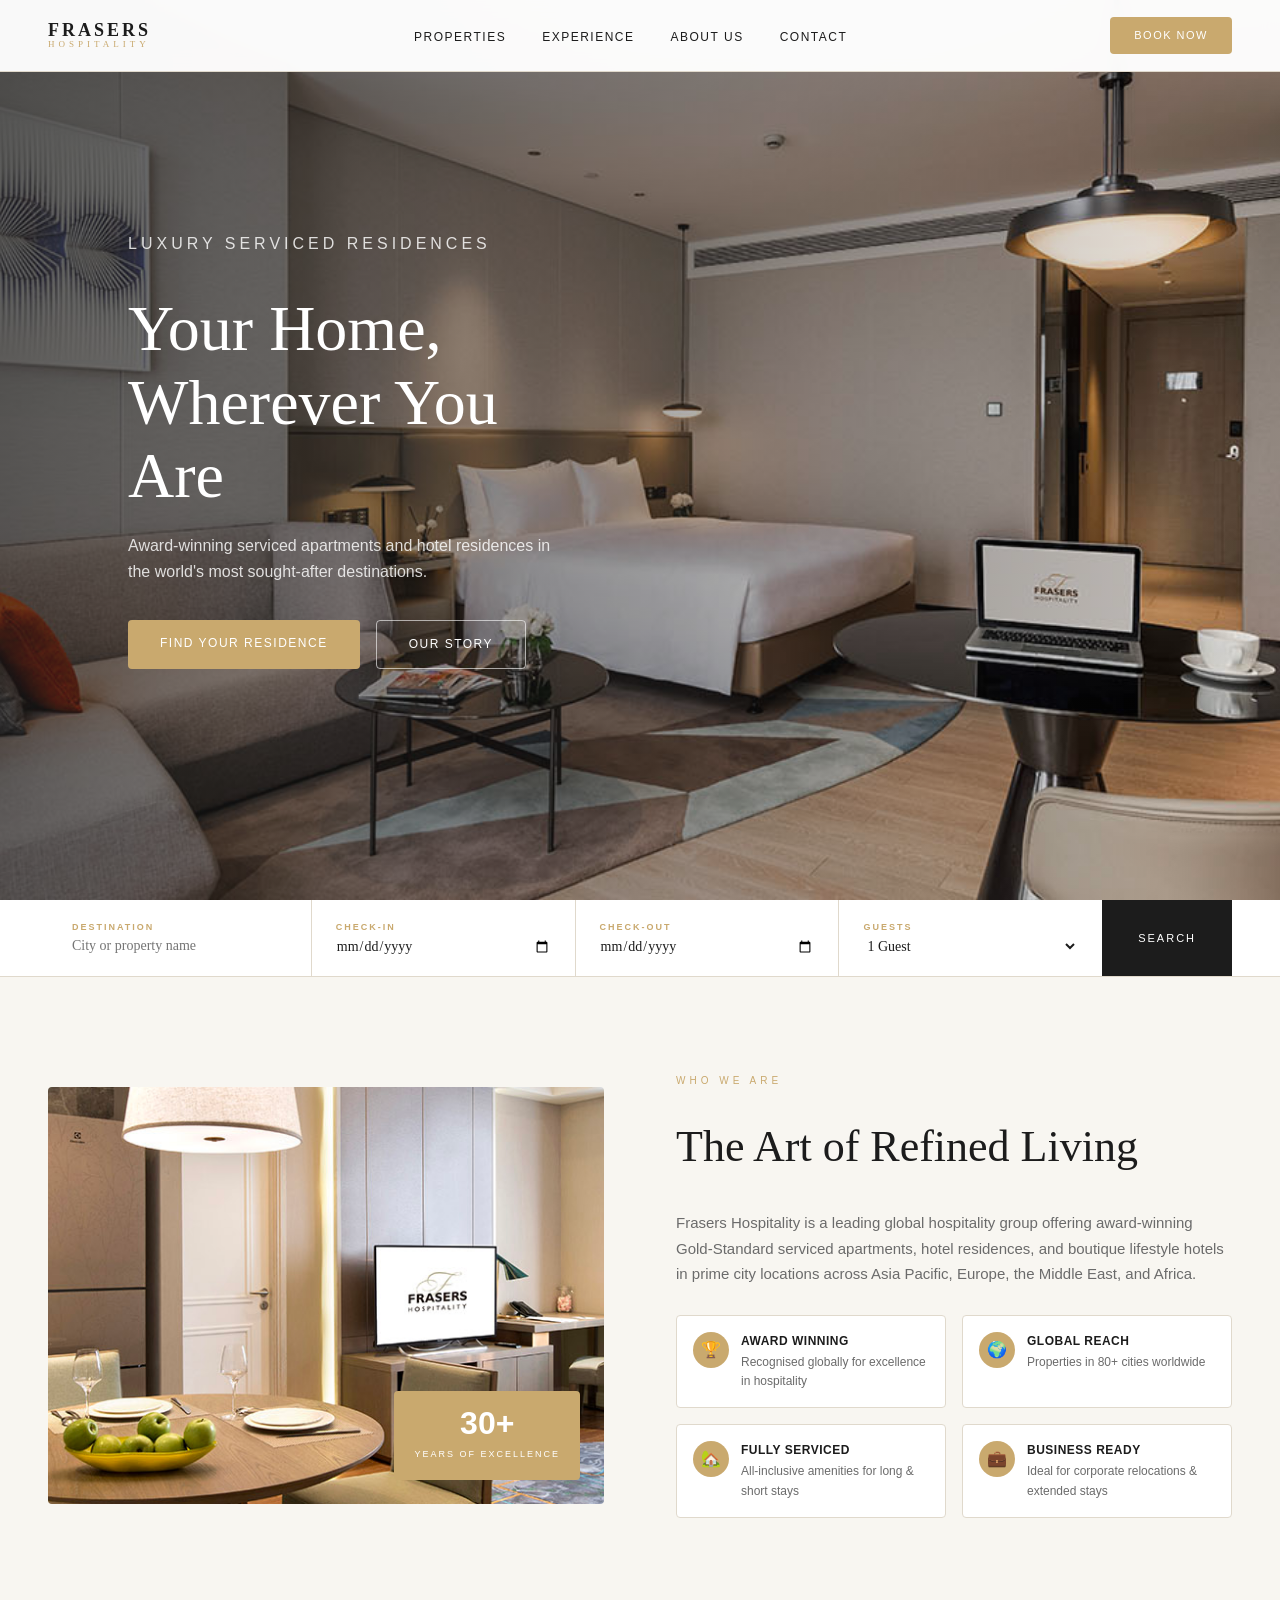
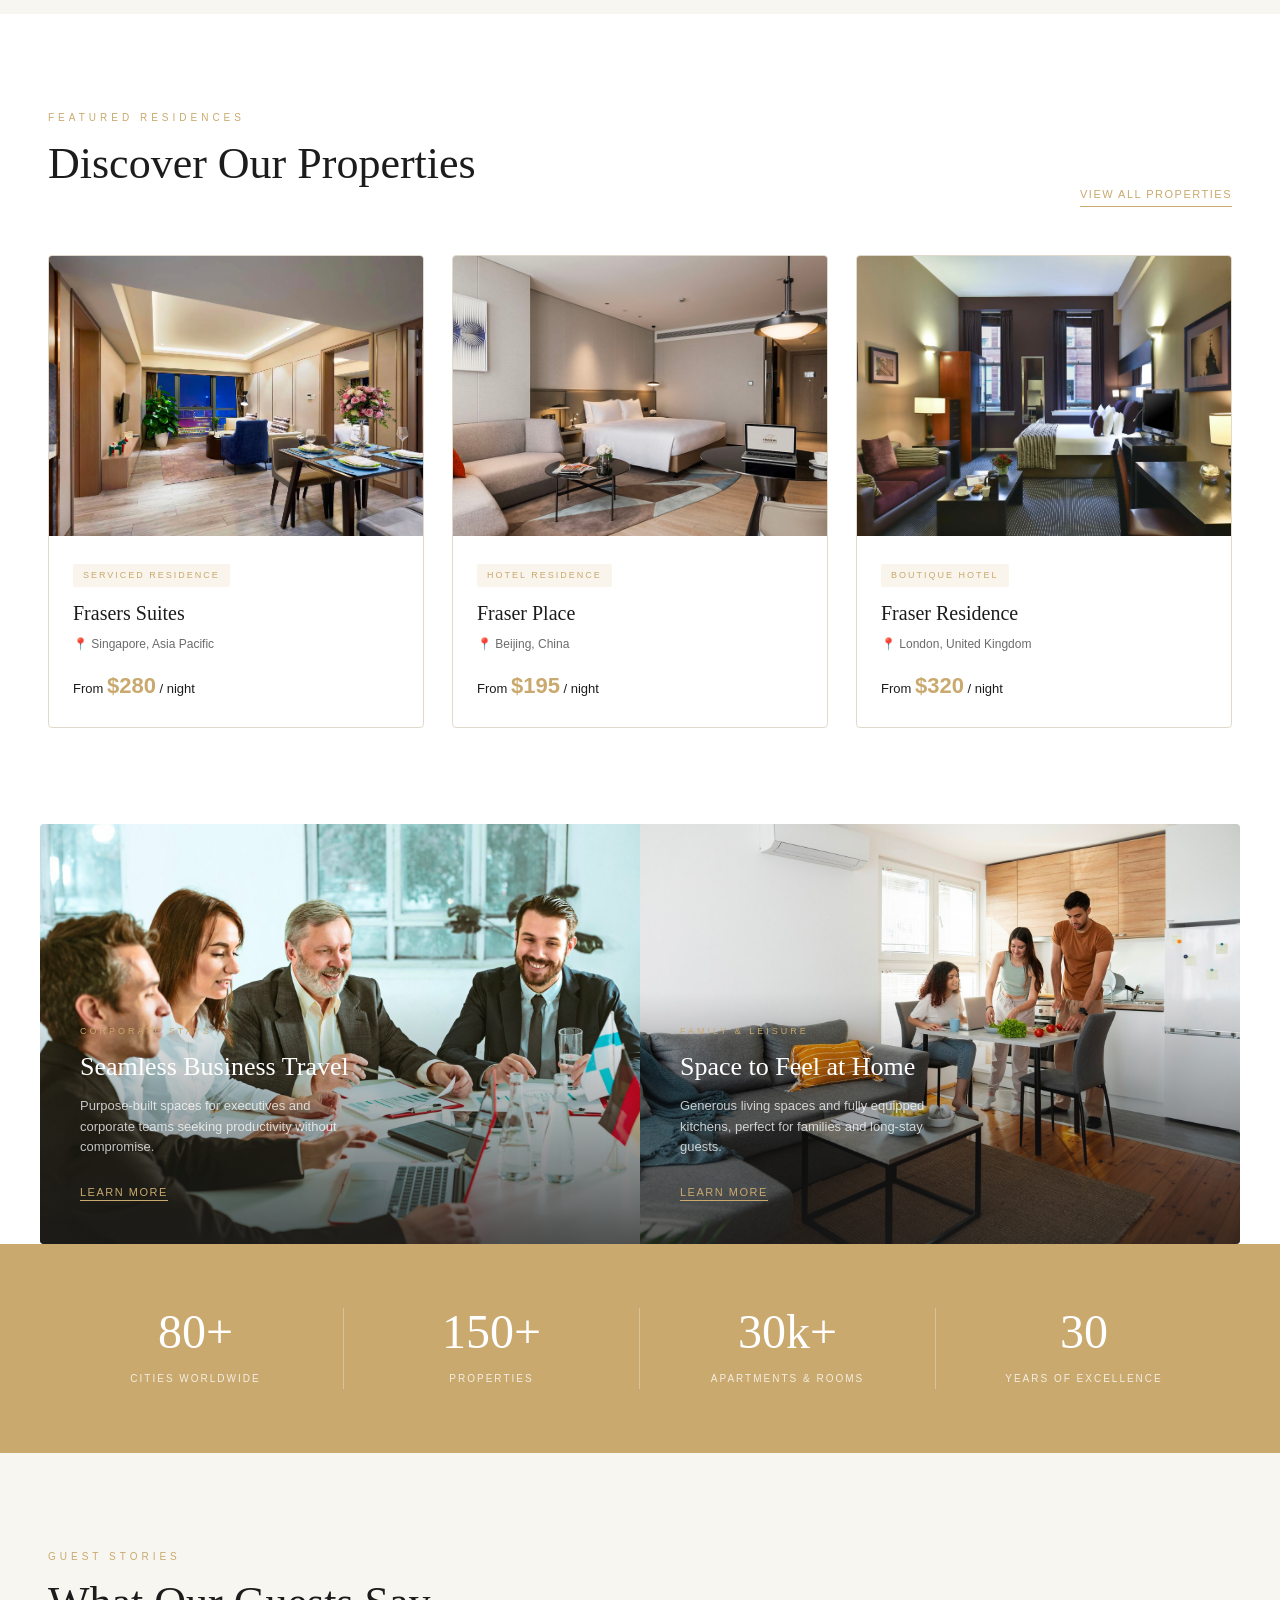
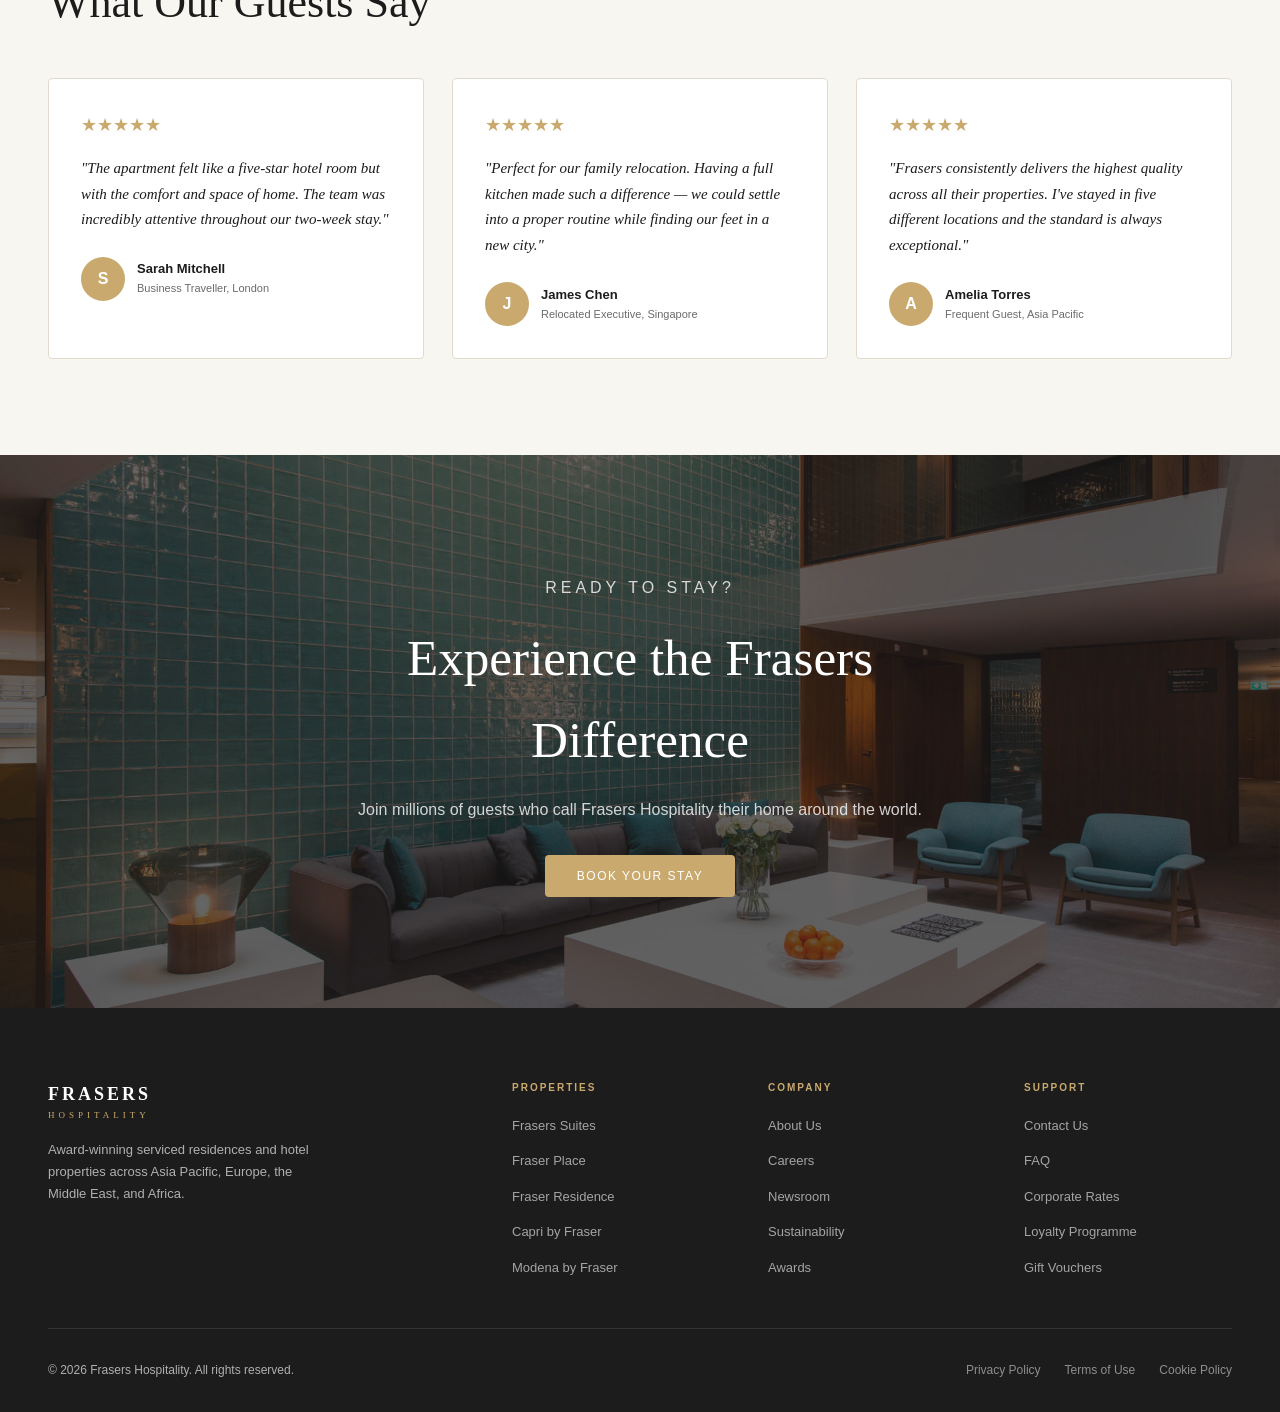
==== index.html @ 7b45dd65 "Initial commit: Frasers Hospitality homepage" ====
<!DOCTYPE html>
<html lang="en">
<head>
  <meta charset="UTF-8" />
  <meta name="viewport" content="width=device-width, initial-scale=1.0" />
  <title>Frasers Hospitality — Your Home Away From Home</title>
  <style>
    *, *::before, *::after { box-sizing: border-box; margin: 0; padding: 0; }

    :root {
      --gold:    #c9a96e;
      --dark:    #1c1c1c;
      --muted:   #6b6b6b;
      --light:   #f8f6f1;
      --white:   #ffffff;
      --teal:    #4a9b9b;
      --border:  #e0d9cc;
      --radius:  4px;
    }

    html { scroll-behavior: smooth; }

    body {
      font-family: 'Georgia', serif;
      color: var(--dark);
      background: var(--white);
      line-height: 1.6;
    }

    /* ── NAV ── */
    nav {
      position: fixed;
      top: 0; left: 0; right: 0;
      z-index: 100;
      display: flex;
      align-items: center;
      justify-content: space-between;
      padding: 0 48px;
      height: 72px;
      background: rgba(255,255,255,0.97);
      border-bottom: 1px solid var(--border);
      backdrop-filter: blur(8px);
    }

    .nav-logo {
      display: flex;
      flex-direction: column;
      line-height: 1.1;
    }
    .nav-logo .brand {
      font-size: 18px;
      font-weight: 700;
      letter-spacing: 3px;
      text-transform: uppercase;
      color: var(--dark);
    }
    .nav-logo .sub {
      font-size: 9px;
      letter-spacing: 4px;
      text-transform: uppercase;
      color: var(--gold);
    }

    .nav-links {
      display: flex;
      gap: 36px;
      list-style: none;
    }
    .nav-links a {
      text-decoration: none;
      font-family: 'Arial', sans-serif;
      font-size: 12px;
      letter-spacing: 1.5px;
      text-transform: uppercase;
      color: var(--dark);
      transition: color .2s;
    }
    .nav-links a:hover { color: var(--gold); }

    .nav-cta {
      background: var(--gold);
      color: var(--white);
      padding: 10px 24px;
      font-family: 'Arial', sans-serif;
      font-size: 11px;
      letter-spacing: 1.5px;
      text-transform: uppercase;
      text-decoration: none;
      border-radius: var(--radius);
      transition: background .2s;
    }
    .nav-cta:hover { background: #b8935a; }

    /* ── HERO ── */
    .hero {
      position: relative;
      height: 100vh;
      min-height: 600px;
      display: flex;
      align-items: center;
      overflow: hidden;
    }

    .hero-bg {
      position: absolute;
      inset: 0;
      background: url('assets/images/hero.png') center/cover no-repeat;
    }
    .hero-bg::after {
      content: '';
      position: absolute;
      inset: 0;
      background: linear-gradient(
        100deg,
        rgba(28,28,28,0.72) 0%,
        rgba(28,28,28,0.30) 60%,
        transparent 100%
      );
    }

    .hero-content {
      position: relative;
      z-index: 2;
      max-width: 600px;
      padding: 0 80px;
      color: var(--white);
    }

    .hero-eyebrow {
      font-family: 'Arial', sans-serif;
      font-size: 11px;
      letter-spacing: 4px;
      text-transform: uppercase;
      color: var(--gold);
      margin-bottom: 20px;
    }

    .hero h1 {
      font-size: clamp(36px, 5vw, 64px);
      font-weight: 400;
      line-height: 1.15;
      margin-bottom: 20px;
    }

    .hero p {
      font-family: 'Arial', sans-serif;
      font-size: 16px;
      color: rgba(255,255,255,0.82);
      margin-bottom: 36px;
      max-width: 440px;
    }

    .hero-actions {
      display: flex;
      gap: 16px;
      flex-wrap: wrap;
    }

    .btn-primary {
      background: var(--gold);
      color: var(--white);
      padding: 14px 32px;
      font-family: 'Arial', sans-serif;
      font-size: 12px;
      letter-spacing: 1.5px;
      text-transform: uppercase;
      text-decoration: none;
      border-radius: var(--radius);
      transition: background .2s;
    }
    .btn-primary:hover { background: #b8935a; }

    .btn-outline {
      border: 1px solid rgba(255,255,255,0.6);
      color: var(--white);
      padding: 14px 32px;
      font-family: 'Arial', sans-serif;
      font-size: 12px;
      letter-spacing: 1.5px;
      text-transform: uppercase;
      text-decoration: none;
      border-radius: var(--radius);
      transition: border-color .2s, background .2s;
    }
    .btn-outline:hover {
      border-color: var(--white);
      background: rgba(255,255,255,0.1);
    }

    /* ── BOOKING BAR ── */
    .booking-bar {
      background: var(--white);
      border-bottom: 1px solid var(--border);
      padding: 0 48px;
      box-shadow: 0 4px 20px rgba(0,0,0,0.06);
    }

    .booking-inner {
      max-width: 1200px;
      margin: 0 auto;
      display: flex;
      align-items: stretch;
      gap: 0;
    }

    .booking-field {
      flex: 1;
      padding: 20px 24px;
      border-right: 1px solid var(--border);
      display: flex;
      flex-direction: column;
      gap: 4px;
    }
    .booking-field:last-of-type { border-right: none; }

    .booking-field label {
      font-family: 'Arial', sans-serif;
      font-size: 9px;
      letter-spacing: 2px;
      text-transform: uppercase;
      color: var(--gold);
      font-weight: 700;
    }

    .booking-field input, .booking-field select {
      border: none;
      outline: none;
      font-family: 'Georgia', serif;
      font-size: 14px;
      color: var(--dark);
      background: transparent;
      cursor: pointer;
      width: 100%;
    }

    .booking-btn {
      background: var(--dark);
      color: var(--white);
      border: none;
      padding: 0 36px;
      font-family: 'Arial', sans-serif;
      font-size: 11px;
      letter-spacing: 2px;
      text-transform: uppercase;
      cursor: pointer;
      transition: background .2s;
      white-space: nowrap;
    }
    .booking-btn:hover { background: var(--gold); }

    /* ── SECTION COMMON ── */
    section { padding: 96px 48px; }

    .section-inner {
      max-width: 1200px;
      margin: 0 auto;
    }

    .section-label {
      font-family: 'Arial', sans-serif;
      font-size: 10px;
      letter-spacing: 4px;
      text-transform: uppercase;
      color: var(--gold);
      margin-bottom: 12px;
    }

    .section-title {
      font-size: clamp(28px, 3.5vw, 44px);
      font-weight: 400;
      line-height: 1.2;
      margin-bottom: 16px;
    }

    .section-sub {
      font-family: 'Arial', sans-serif;
      font-size: 15px;
      color: var(--muted);
      max-width: 560px;
      line-height: 1.7;
    }

    /* ── ABOUT SPLIT ── */
    .about { background: var(--light); }

    .about-grid {
      display: grid;
      grid-template-columns: 1fr 1fr;
      gap: 72px;
      align-items: center;
    }

    .about-img {
      position: relative;
      aspect-ratio: 4/3;
      overflow: hidden;
      border-radius: var(--radius);
    }
    .about-img img {
      width: 100%;
      height: 100%;
      object-fit: cover;
      transition: transform .5s;
    }
    .about-img:hover img { transform: scale(1.04); }

    .about-badge {
      position: absolute;
      bottom: 24px;
      right: 24px;
      background: var(--gold);
      color: var(--white);
      padding: 16px 20px;
      text-align: center;
      border-radius: var(--radius);
      font-family: 'Arial', sans-serif;
    }
    .about-badge .num {
      display: block;
      font-size: 32px;
      font-weight: 700;
      line-height: 1;
    }
    .about-badge .lbl {
      font-size: 9px;
      letter-spacing: 2px;
      text-transform: uppercase;
    }

    .about-text { display: flex; flex-direction: column; gap: 20px; }

    .about-features {
      display: grid;
      grid-template-columns: 1fr 1fr;
      gap: 16px;
      margin-top: 8px;
    }

    .feature-item {
      display: flex;
      align-items: flex-start;
      gap: 12px;
      padding: 16px;
      background: var(--white);
      border-radius: var(--radius);
      border: 1px solid var(--border);
    }

    .feature-icon {
      width: 36px;
      height: 36px;
      background: var(--gold);
      border-radius: 50%;
      display: flex;
      align-items: center;
      justify-content: center;
      flex-shrink: 0;
      font-size: 16px;
    }

    .feature-item h4 {
      font-family: 'Arial', sans-serif;
      font-size: 12px;
      font-weight: 700;
      margin-bottom: 2px;
      text-transform: uppercase;
      letter-spacing: 0.5px;
    }
    .feature-item p {
      font-family: 'Arial', sans-serif;
      font-size: 12px;
      color: var(--muted);
    }

    /* ── PROPERTIES GRID ── */
    .properties-header {
      display: flex;
      justify-content: space-between;
      align-items: flex-end;
      margin-bottom: 48px;
    }

    .view-all {
      font-family: 'Arial', sans-serif;
      font-size: 11px;
      letter-spacing: 1.5px;
      text-transform: uppercase;
      color: var(--gold);
      text-decoration: none;
      border-bottom: 1px solid var(--gold);
      padding-bottom: 2px;
      transition: color .2s;
    }
    .view-all:hover { color: #b8935a; border-color: #b8935a; }

    .properties-grid {
      display: grid;
      grid-template-columns: repeat(3, 1fr);
      gap: 28px;
    }

    .property-card {
      border-radius: var(--radius);
      overflow: hidden;
      background: var(--white);
      border: 1px solid var(--border);
      transition: box-shadow .3s, transform .3s;
    }
    .property-card:hover {
      box-shadow: 0 12px 40px rgba(0,0,0,0.12);
      transform: translateY(-4px);
    }

    .property-img {
      aspect-ratio: 4/3;
      overflow: hidden;
    }
    .property-img img {
      width: 100%;
      height: 100%;
      object-fit: cover;
      transition: transform .5s;
    }
    .property-card:hover .property-img img { transform: scale(1.06); }

    .property-info { padding: 24px; }

    .property-tag {
      display: inline-block;
      font-family: 'Arial', sans-serif;
      font-size: 9px;
      letter-spacing: 2px;
      text-transform: uppercase;
      color: var(--gold);
      background: rgba(201,169,110,0.12);
      padding: 4px 10px;
      border-radius: 2px;
      margin-bottom: 10px;
    }

    .property-info h3 {
      font-size: 20px;
      font-weight: 400;
      margin-bottom: 6px;
    }

    .property-info .location {
      font-family: 'Arial', sans-serif;
      font-size: 12px;
      color: var(--muted);
      margin-bottom: 14px;
    }

    .property-info .price {
      font-family: 'Arial', sans-serif;
      font-size: 13px;
      color: var(--dark);
    }
    .property-info .price span {
      font-size: 22px;
      font-weight: 700;
      color: var(--gold);
    }

    /* ── EXPERIENCE BANDS ── */
    .experience { background: var(--dark); color: var(--white); padding: 96px 48px; }

    .exp-grid {
      display: grid;
      grid-template-columns: 1fr 1fr;
      gap: 0;
      max-width: 1200px;
      margin: 0 auto;
      border-radius: var(--radius);
      overflow: hidden;
    }

    .exp-panel {
      position: relative;
      min-height: 420px;
      display: flex;
      align-items: flex-end;
      padding: 40px;
      overflow: hidden;
    }

    .exp-panel img {
      position: absolute;
      inset: 0;
      width: 100%;
      height: 100%;
      object-fit: cover;
      transition: transform .5s;
    }
    .exp-panel:hover img { transform: scale(1.05); }

    .exp-panel::after {
      content: '';
      position: absolute;
      inset: 0;
      background: linear-gradient(0deg, rgba(28,28,28,0.75) 0%, transparent 60%);
    }

    .exp-text {
      position: relative;
      z-index: 2;
      color: var(--white);
    }

    .exp-text .tag {
      font-family: 'Arial', sans-serif;
      font-size: 9px;
      letter-spacing: 3px;
      text-transform: uppercase;
      color: var(--gold);
      margin-bottom: 8px;
    }
    .exp-text h3 { font-size: 26px; font-weight: 400; margin-bottom: 8px; }
    .exp-text p {
      font-family: 'Arial', sans-serif;
      font-size: 13px;
      color: rgba(255,255,255,0.75);
      margin-bottom: 20px;
      max-width: 280px;
    }
    .exp-link {
      font-family: 'Arial', sans-serif;
      font-size: 11px;
      letter-spacing: 1.5px;
      text-transform: uppercase;
      color: var(--gold);
      text-decoration: none;
      border-bottom: 1px solid var(--gold);
      padding-bottom: 2px;
    }

    /* ── STATS BAR ── */
    .stats {
      background: var(--gold);
      padding: 64px 48px;
    }

    .stats-inner {
      max-width: 1200px;
      margin: 0 auto;
      display: grid;
      grid-template-columns: repeat(4, 1fr);
      gap: 0;
      text-align: center;
    }

    .stat-item {
      padding: 0 32px;
      border-right: 1px solid rgba(255,255,255,0.3);
    }
    .stat-item:last-child { border-right: none; }

    .stat-num {
      display: block;
      font-size: 48px;
      font-weight: 400;
      color: var(--white);
      line-height: 1;
      margin-bottom: 8px;
    }
    .stat-lbl {
      font-family: 'Arial', sans-serif;
      font-size: 10px;
      letter-spacing: 2px;
      text-transform: uppercase;
      color: rgba(255,255,255,0.8);
    }

    /* ── TESTIMONIALS ── */
    .testimonials { background: var(--light); }

    .testimonials-grid {
      display: grid;
      grid-template-columns: repeat(3, 1fr);
      gap: 28px;
      margin-top: 48px;
    }

    .testimonial-card {
      background: var(--white);
      padding: 32px;
      border-radius: var(--radius);
      border: 1px solid var(--border);
    }

    .stars {
      color: var(--gold);
      font-size: 18px;
      margin-bottom: 16px;
    }

    .testimonial-text {
      font-size: 15px;
      line-height: 1.7;
      color: var(--dark);
      margin-bottom: 24px;
      font-style: italic;
    }

    .testimonial-author {
      display: flex;
      align-items: center;
      gap: 12px;
    }

    .author-avatar {
      width: 44px;
      height: 44px;
      border-radius: 50%;
      background: var(--gold);
      display: flex;
      align-items: center;
      justify-content: center;
      font-family: 'Arial', sans-serif;
      font-size: 16px;
      font-weight: 700;
      color: var(--white);
      flex-shrink: 0;
    }

    .author-name {
      font-family: 'Arial', sans-serif;
      font-size: 13px;
      font-weight: 700;
      color: var(--dark);
    }
    .author-role {
      font-family: 'Arial', sans-serif;
      font-size: 11px;
      color: var(--muted);
    }

    /* ── CTA BANNER ── */
    .cta-banner {
      position: relative;
      padding: 120px 48px;
      text-align: center;
      overflow: hidden;
    }

    .cta-bg {
      position: absolute;
      inset: 0;
      background: url('assets/images/lobby.png') center/cover no-repeat;
    }
    .cta-bg::after {
      content: '';
      position: absolute;
      inset: 0;
      background: rgba(28,28,28,0.68);
    }

    .cta-content {
      position: relative;
      z-index: 2;
      color: var(--white);
      max-width: 640px;
      margin: 0 auto;
    }

    .cta-content .section-label { margin-bottom: 16px; }
    .cta-content h2 {
      font-size: clamp(28px, 4vw, 52px);
      font-weight: 400;
      margin-bottom: 16px;
    }
    .cta-content p {
      font-family: 'Arial', sans-serif;
      font-size: 16px;
      color: rgba(255,255,255,0.8);
      margin-bottom: 40px;
    }

    /* ── FOOTER ── */
    footer {
      background: var(--dark);
      color: rgba(255,255,255,0.65);
      padding: 72px 48px 32px;
    }

    .footer-inner {
      max-width: 1200px;
      margin: 0 auto;
    }

    .footer-top {
      display: grid;
      grid-template-columns: 2fr 1fr 1fr 1fr;
      gap: 48px;
      padding-bottom: 48px;
      border-bottom: 1px solid rgba(255,255,255,0.1);
      margin-bottom: 32px;
    }

    .footer-brand .brand {
      font-size: 18px;
      font-weight: 700;
      letter-spacing: 3px;
      text-transform: uppercase;
      color: var(--white);
    }
    .footer-brand .sub {
      font-size: 9px;
      letter-spacing: 4px;
      text-transform: uppercase;
      color: var(--gold);
      margin-bottom: 16px;
    }
    .footer-brand p {
      font-family: 'Arial', sans-serif;
      font-size: 13px;
      line-height: 1.7;
      max-width: 280px;
    }

    .footer-col h4 {
      font-family: 'Arial', sans-serif;
      font-size: 10px;
      letter-spacing: 2px;
      text-transform: uppercase;
      color: var(--gold);
      margin-bottom: 16px;
    }

    .footer-col ul { list-style: none; display: flex; flex-direction: column; gap: 10px; }
    .footer-col ul a {
      text-decoration: none;
      font-family: 'Arial', sans-serif;
      font-size: 13px;
      color: rgba(255,255,255,0.6);
      transition: color .2s;
    }
    .footer-col ul a:hover { color: var(--gold); }

    .footer-bottom {
      display: flex;
      justify-content: space-between;
      align-items: center;
      font-family: 'Arial', sans-serif;
      font-size: 12px;
    }

    .footer-bottom a {
      color: rgba(255,255,255,0.5);
      text-decoration: none;
      transition: color .2s;
    }
    .footer-bottom a:hover { color: var(--gold); }

    /* ── RESPONSIVE ── */
    @media (max-width: 900px) {
      nav { padding: 0 24px; }
      .nav-links { display: none; }
      section { padding: 64px 24px; }
      .about-grid { grid-template-columns: 1fr; gap: 40px; }
      .properties-grid { grid-template-columns: 1fr; }
      .exp-grid { grid-template-columns: 1fr; }
      .stats-inner { grid-template-columns: 1fr 1fr; gap: 32px; }
      .stat-item { border-right: none; }
      .testimonials-grid { grid-template-columns: 1fr; }
      .footer-top { grid-template-columns: 1fr 1fr; }
      .booking-inner { flex-direction: column; }
      .booking-field { border-right: none; border-bottom: 1px solid var(--border); }
      .booking-btn { padding: 16px; }
    }
  </style>
</head>
<body>

  <!-- NAV -->
  <nav>
    <div class="nav-logo">
      <span class="brand">Frasers</span>
      <span class="sub">Hospitality</span>
    </div>
    <ul class="nav-links">
      <li><a href="#properties">Properties</a></li>
      <li><a href="#experience">Experience</a></li>
      <li><a href="#about">About Us</a></li>
      <li><a href="#contact">Contact</a></li>
    </ul>
    <a href="#booking" class="nav-cta">Book Now</a>
  </nav>

  <!-- HERO -->
  <section class="hero">
    <div class="hero-bg"></div>
    <div class="hero-content">
      <p class="hero-eyebrow">Luxury Serviced Residences</p>
      <h1>Your Home,<br>Wherever You Are</h1>
      <p>Award-winning serviced apartments and hotel residences in the world's most sought-after destinations.</p>
      <div class="hero-actions">
        <a href="#booking" class="btn-primary">Find Your Residence</a>
        <a href="#about" class="btn-outline">Our Story</a>
      </div>
    </div>
  </section>

  <!-- BOOKING BAR -->
  <div id="booking" class="booking-bar">
    <div class="booking-inner">
      <div class="booking-field">
        <label>Destination</label>
        <input type="text" placeholder="City or property name" />
      </div>
      <div class="booking-field">
        <label>Check-in</label>
        <input type="date" />
      </div>
      <div class="booking-field">
        <label>Check-out</label>
        <input type="date" />
      </div>
      <div class="booking-field">
        <label>Guests</label>
        <select>
          <option>1 Guest</option>
          <option>2 Guests</option>
          <option>3 Guests</option>
          <option>4+ Guests</option>
        </select>
      </div>
      <button class="booking-btn">Search</button>
    </div>
  </div>

  <!-- ABOUT -->
  <section id="about" class="about">
    <div class="section-inner about-grid">
      <div class="about-img">
        <img src="assets/images/room-modern.png" alt="Frasers Serviced Apartment" loading="lazy" />
        <div class="about-badge">
          <span class="num">30+</span>
          <span class="lbl">Years of Excellence</span>
        </div>
      </div>
      <div class="about-text">
        <p class="section-label">Who We Are</p>
        <h2 class="section-title">The Art of Refined Living</h2>
        <p class="section-sub">
          Frasers Hospitality is a leading global hospitality group offering award-winning Gold-Standard serviced apartments, hotel residences, and boutique lifestyle hotels in prime city locations across Asia Pacific, Europe, the Middle East, and Africa.
        </p>
        <div class="about-features">
          <div class="feature-item">
            <div class="feature-icon">🏆</div>
            <div>
              <h4>Award Winning</h4>
              <p>Recognised globally for excellence in hospitality</p>
            </div>
          </div>
          <div class="feature-item">
            <div class="feature-icon">🌍</div>
            <div>
              <h4>Global Reach</h4>
              <p>Properties in 80+ cities worldwide</p>
            </div>
          </div>
          <div class="feature-item">
            <div class="feature-icon">🏡</div>
            <div>
              <h4>Fully Serviced</h4>
              <p>All-inclusive amenities for long & short stays</p>
            </div>
          </div>
          <div class="feature-item">
            <div class="feature-icon">💼</div>
            <div>
              <h4>Business Ready</h4>
              <p>Ideal for corporate relocations &amp; extended stays</p>
            </div>
          </div>
        </div>
      </div>
    </div>
  </section>

  <!-- PROPERTIES -->
  <section id="properties">
    <div class="section-inner">
      <div class="properties-header">
        <div>
          <p class="section-label">Featured Residences</p>
          <h2 class="section-title">Discover Our Properties</h2>
        </div>
        <a href="#" class="view-all">View All Properties</a>
      </div>
      <div class="properties-grid">
        <div class="property-card">
          <div class="property-img">
            <img src="assets/images/suite.png" alt="Frasers Suites" loading="lazy" />
          </div>
          <div class="property-info">
            <span class="property-tag">Serviced Residence</span>
            <h3>Frasers Suites</h3>
            <p class="location">📍 Singapore, Asia Pacific</p>
            <p class="price">From <span>$280</span> / night</p>
          </div>
        </div>
        <div class="property-card">
          <div class="property-img">
            <img src="assets/images/hero.png" alt="Fraser Place" loading="lazy" />
          </div>
          <div class="property-info">
            <span class="property-tag">Hotel Residence</span>
            <h3>Fraser Place</h3>
            <p class="location">📍 Beijing, China</p>
            <p class="price">From <span>$195</span> / night</p>
          </div>
        </div>
        <div class="property-card">
          <div class="property-img">
            <img src="assets/images/room-classic.png" alt="Fraser Residence" loading="lazy" />
          </div>
          <div class="property-info">
            <span class="property-tag">Boutique Hotel</span>
            <h3>Fraser Residence</h3>
            <p class="location">📍 London, United Kingdom</p>
            <p class="price">From <span>$320</span> / night</p>
          </div>
        </div>
      </div>
    </div>
  </section>

  <!-- EXPERIENCE -->
  <section id="experience" style="padding:0;">
    <div class="exp-grid">
      <div class="exp-panel">
        <img src="assets/images/business.png" alt="Business Travel" loading="lazy" />
        <div class="exp-text">
          <p class="tag">Corporate Stays</p>
          <h3>Seamless Business Travel</h3>
          <p>Purpose-built spaces for executives and corporate teams seeking productivity without compromise.</p>
          <a href="#" class="exp-link">Learn More</a>
        </div>
      </div>
      <div class="exp-panel">
        <img src="assets/images/family.png" alt="Family Stays" loading="lazy" />
        <div class="exp-text">
          <p class="tag">Family &amp; Leisure</p>
          <h3>Space to Feel at Home</h3>
          <p>Generous living spaces and fully equipped kitchens, perfect for families and long-stay guests.</p>
          <a href="#" class="exp-link">Learn More</a>
        </div>
      </div>
    </div>
  </section>

  <!-- STATS -->
  <div class="stats">
    <div class="stats-inner">
      <div class="stat-item">
        <span class="stat-num">80+</span>
        <span class="stat-lbl">Cities Worldwide</span>
      </div>
      <div class="stat-item">
        <span class="stat-num">150+</span>
        <span class="stat-lbl">Properties</span>
      </div>
      <div class="stat-item">
        <span class="stat-num">30k+</span>
        <span class="stat-lbl">Apartments &amp; Rooms</span>
      </div>
      <div class="stat-item">
        <span class="stat-num">30</span>
        <span class="stat-lbl">Years of Excellence</span>
      </div>
    </div>
  </div>

  <!-- TESTIMONIALS -->
  <section class="testimonials">
    <div class="section-inner">
      <p class="section-label">Guest Stories</p>
      <h2 class="section-title">What Our Guests Say</h2>
      <div class="testimonials-grid">
        <div class="testimonial-card">
          <div class="stars">★★★★★</div>
          <p class="testimonial-text">"The apartment felt like a five-star hotel room but with the comfort and space of home. The team was incredibly attentive throughout our two-week stay."</p>
          <div class="testimonial-author">
            <div class="author-avatar">S</div>
            <div>
              <p class="author-name">Sarah Mitchell</p>
              <p class="author-role">Business Traveller, London</p>
            </div>
          </div>
        </div>
        <div class="testimonial-card">
          <div class="stars">★★★★★</div>
          <p class="testimonial-text">"Perfect for our family relocation. Having a full kitchen made such a difference — we could settle into a proper routine while finding our feet in a new city."</p>
          <div class="testimonial-author">
            <div class="author-avatar">J</div>
            <div>
              <p class="author-name">James Chen</p>
              <p class="author-role">Relocated Executive, Singapore</p>
            </div>
          </div>
        </div>
        <div class="testimonial-card">
          <div class="stars">★★★★★</div>
          <p class="testimonial-text">"Frasers consistently delivers the highest quality across all their properties. I've stayed in five different locations and the standard is always exceptional."</p>
          <div class="testimonial-author">
            <div class="author-avatar">A</div>
            <div>
              <p class="author-name">Amelia Torres</p>
              <p class="author-role">Frequent Guest, Asia Pacific</p>
            </div>
          </div>
        </div>
      </div>
    </div>
  </section>

  <!-- CTA BANNER -->
  <div class="cta-banner">
    <div class="cta-bg"></div>
    <div class="cta-content">
      <p class="section-label">Ready to Stay?</p>
      <h2>Experience the Frasers Difference</h2>
      <p>Join millions of guests who call Frasers Hospitality their home around the world.</p>
      <a href="#booking" class="btn-primary">Book Your Stay</a>
    </div>
  </div>

  <!-- FOOTER -->
  <footer id="contact">
    <div class="footer-inner">
      <div class="footer-top">
        <div class="footer-brand">
          <div class="brand">Frasers</div>
          <div class="sub">Hospitality</div>
          <p>Award-winning serviced residences and hotel properties across Asia Pacific, Europe, the Middle East, and Africa.</p>
        </div>
        <div class="footer-col">
          <h4>Properties</h4>
          <ul>
            <li><a href="#">Frasers Suites</a></li>
            <li><a href="#">Fraser Place</a></li>
            <li><a href="#">Fraser Residence</a></li>
            <li><a href="#">Capri by Fraser</a></li>
            <li><a href="#">Modena by Fraser</a></li>
          </ul>
        </div>
        <div class="footer-col">
          <h4>Company</h4>
          <ul>
            <li><a href="#">About Us</a></li>
            <li><a href="#">Careers</a></li>
            <li><a href="#">Newsroom</a></li>
            <li><a href="#">Sustainability</a></li>
            <li><a href="#">Awards</a></li>
          </ul>
        </div>
        <div class="footer-col">
          <h4>Support</h4>
          <ul>
            <li><a href="#">Contact Us</a></li>
            <li><a href="#">FAQ</a></li>
            <li><a href="#">Corporate Rates</a></li>
            <li><a href="#">Loyalty Programme</a></li>
            <li><a href="#">Gift Vouchers</a></li>
          </ul>
        </div>
      </div>
      <div class="footer-bottom">
        <span>&copy; 2026 Frasers Hospitality. All rights reserved.</span>
        <div style="display:flex;gap:24px;">
          <a href="#">Privacy Policy</a>
          <a href="#">Terms of Use</a>
          <a href="#">Cookie Policy</a>
        </div>
      </div>
    </div>
  </footer>

</body>
</html>
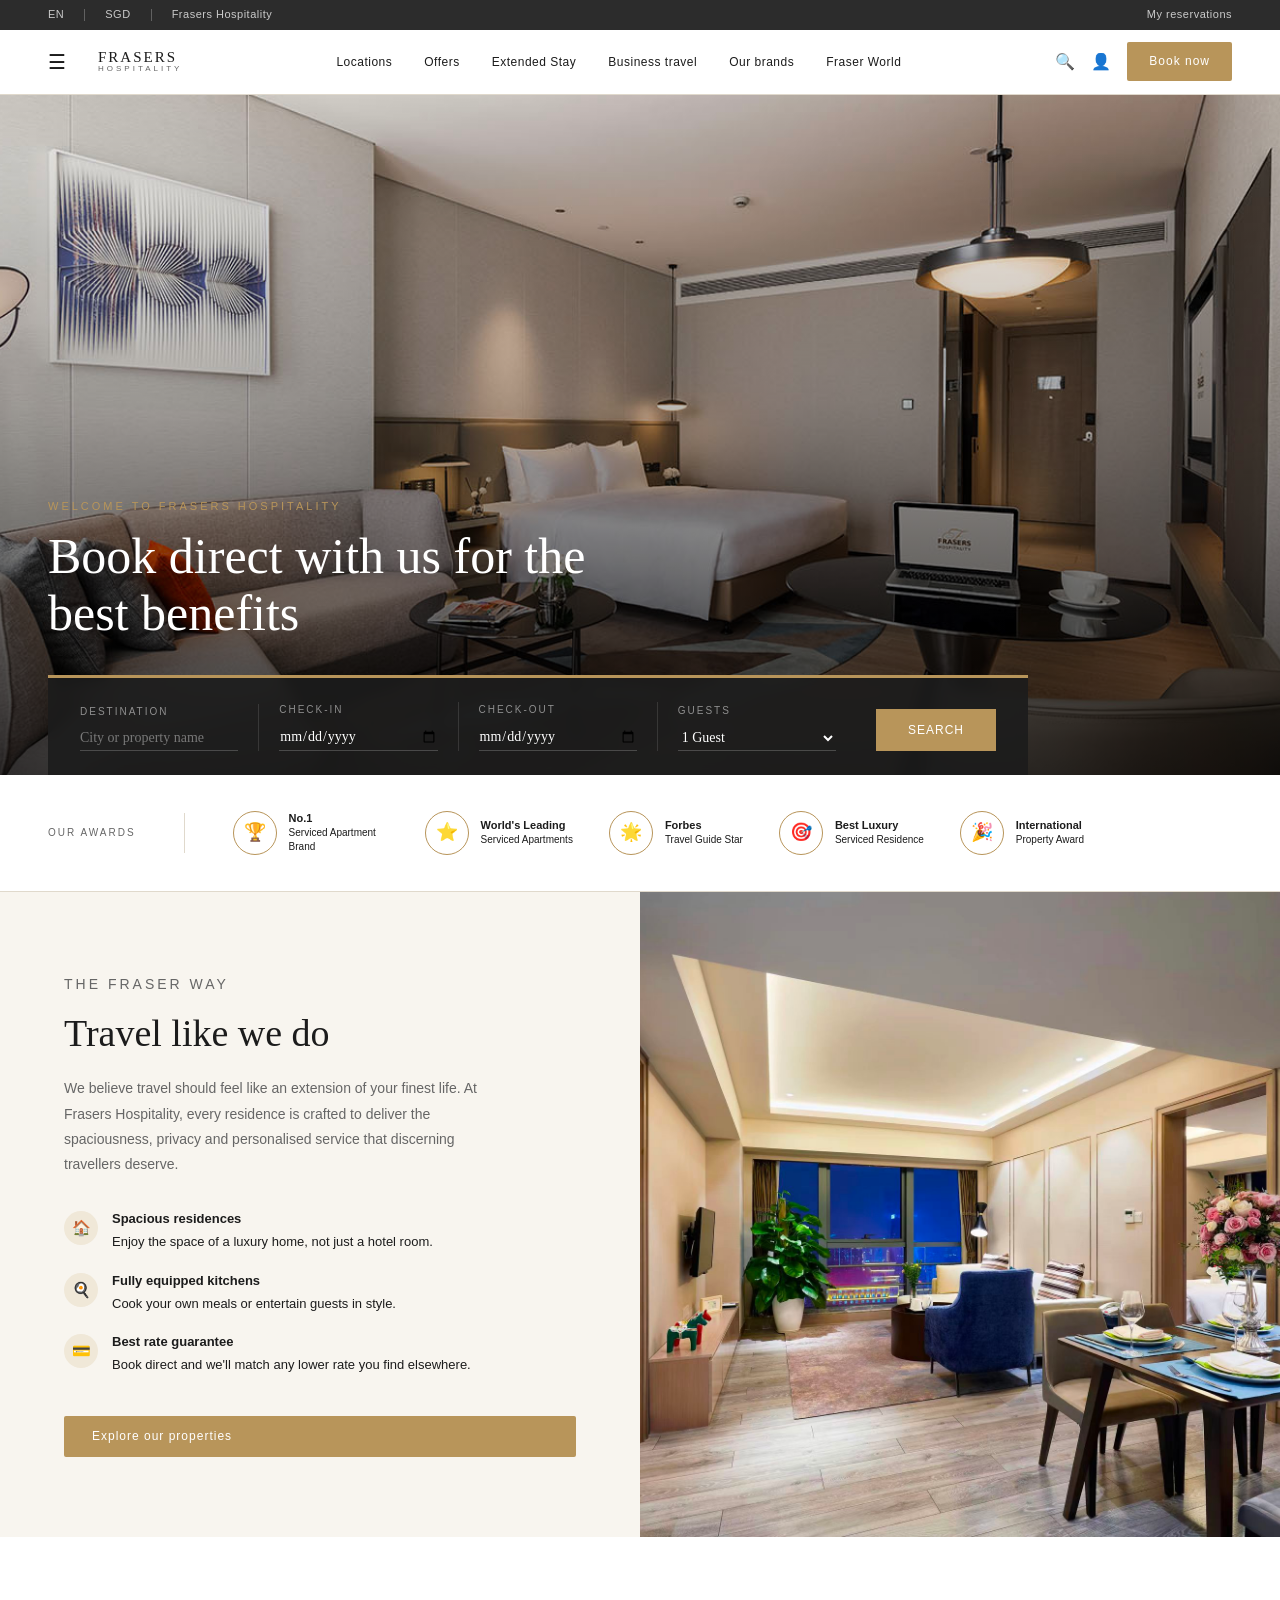
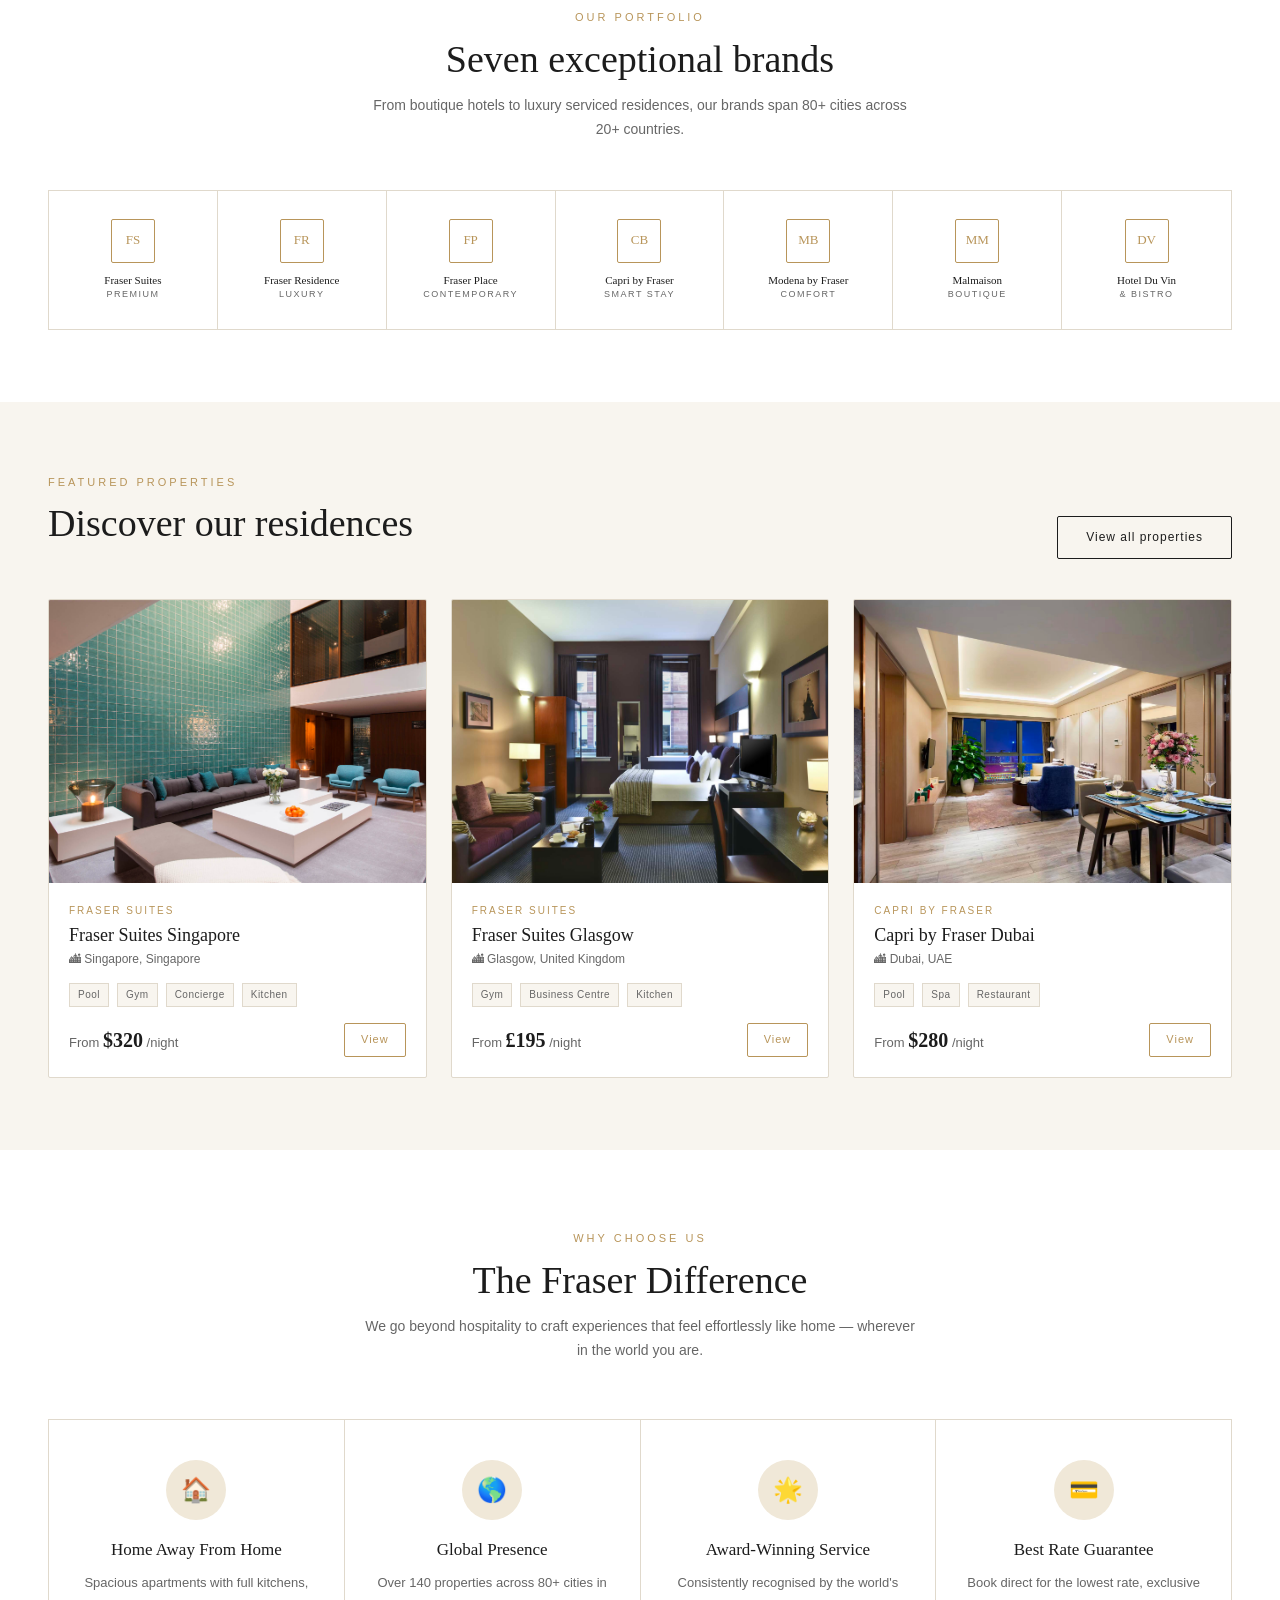
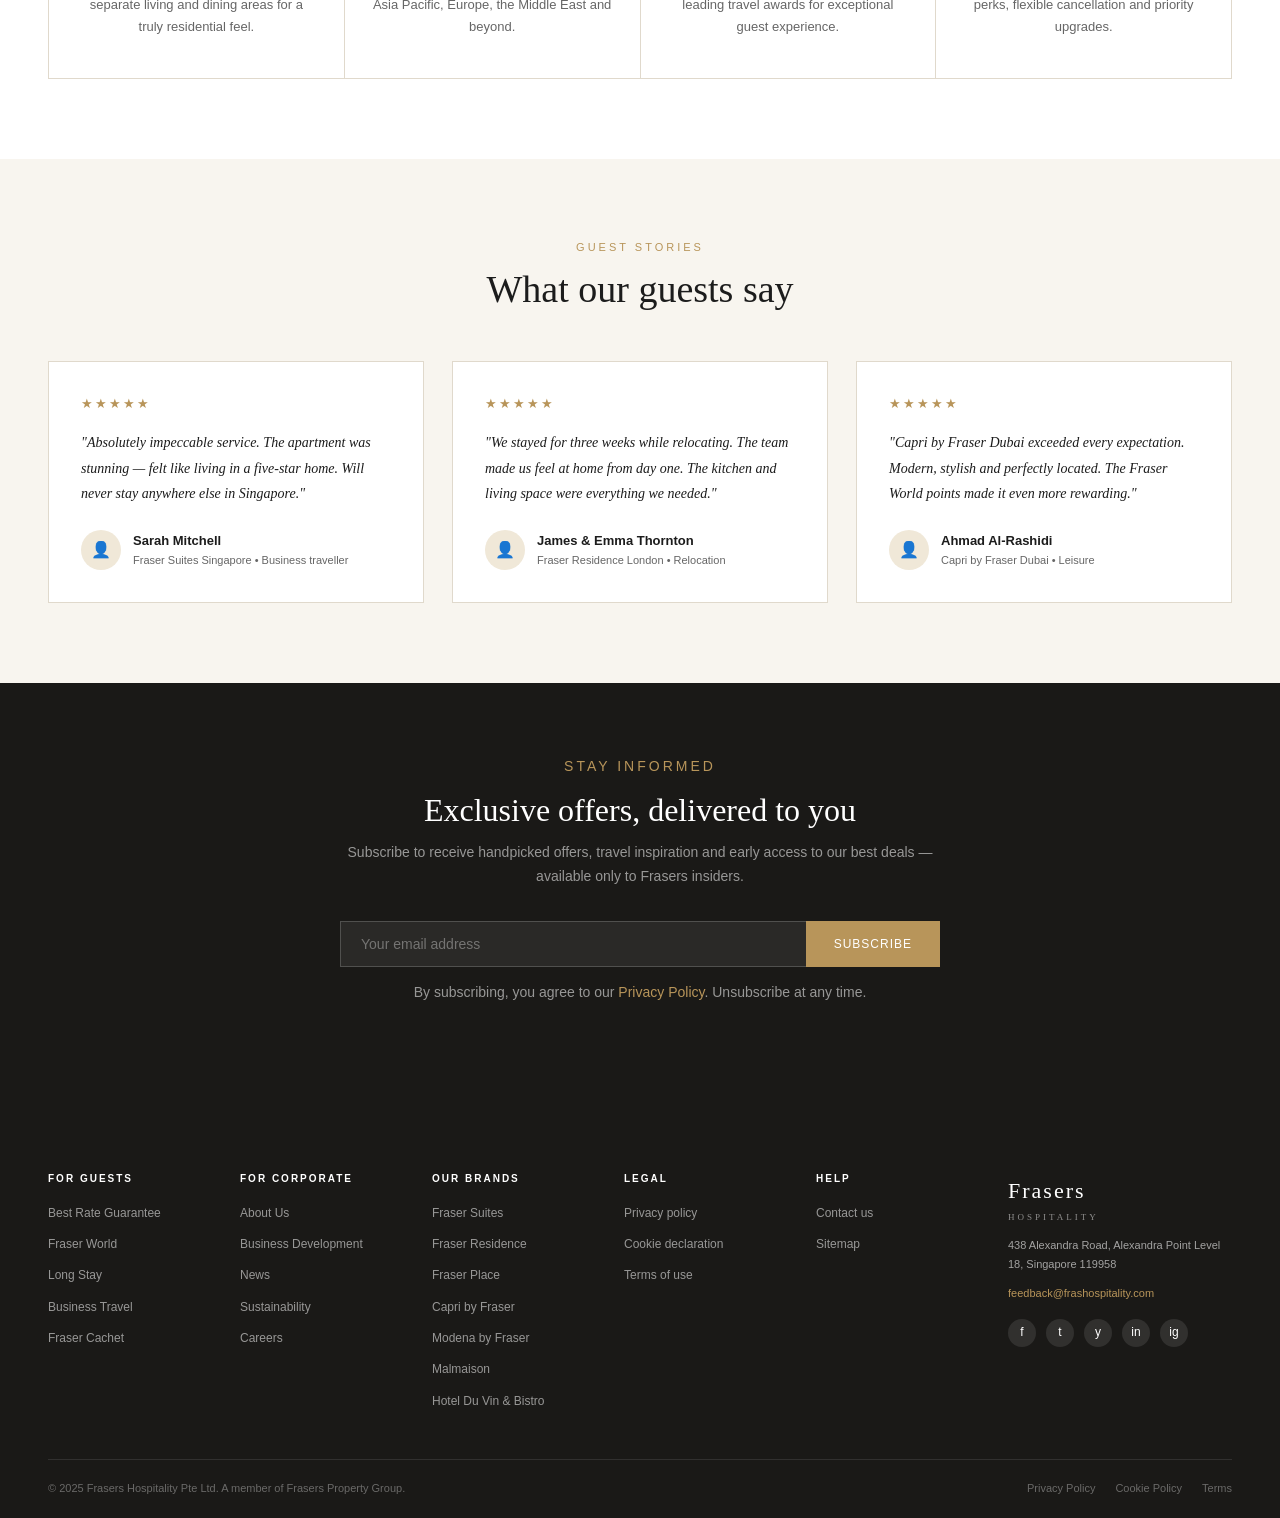
==== commit 70155583: "Add full multi-page website built from Figma design screens Pages: Homepage, Locations, Offers, Exte" ====
--- a/index.html
+++ b/index.html
@@ -1,1014 +1,662 @@
 <!DOCTYPE html>
 <html lang="en">
 <head>
-  <meta charset="UTF-8" />
-  <meta name="viewport" content="width=device-width, initial-scale=1.0" />
-  <title>Frasers Hospitality — Your Home Away From Home</title>
+  <meta charset="UTF-8">
+  <meta name="viewport" content="width=device-width, initial-scale=1.0">
+  <title>Luxury Serviced Apartments &amp; Hotels — Frasers Hospitality</title>
+  <link rel="stylesheet" href="css/style.css">
   <style>
-    *, *::before, *::after { box-sizing: border-box; margin: 0; padding: 0; }
-
-    :root {
-      --gold:    #c9a96e;
-      --dark:    #1c1c1c;
-      --muted:   #6b6b6b;
-      --light:   #f8f6f1;
-      --white:   #ffffff;
-      --teal:    #4a9b9b;
-      --border:  #e0d9cc;
-      --radius:  4px;
-    }
-
-    html { scroll-behavior: smooth; }
-
-    body {
-      font-family: 'Georgia', serif;
-      color: var(--dark);
-      background: var(--white);
-      line-height: 1.6;
-    }
-
-    /* ── NAV ── */
-    nav {
-      position: fixed;
-      top: 0; left: 0; right: 0;
-      z-index: 100;
-      display: flex;
-      align-items: center;
-      justify-content: space-between;
-      padding: 0 48px;
-      height: 72px;
-      background: rgba(255,255,255,0.97);
-      border-bottom: 1px solid var(--border);
-      backdrop-filter: blur(8px);
-    }
-
-    .nav-logo {
-      display: flex;
-      flex-direction: column;
-      line-height: 1.1;
-    }
-    .nav-logo .brand {
-      font-size: 18px;
-      font-weight: 700;
-      letter-spacing: 3px;
-      text-transform: uppercase;
-      color: var(--dark);
-    }
-    .nav-logo .sub {
-      font-size: 9px;
-      letter-spacing: 4px;
-      text-transform: uppercase;
-      color: var(--gold);
-    }
-
-    .nav-links {
-      display: flex;
-      gap: 36px;
-      list-style: none;
-    }
-    .nav-links a {
-      text-decoration: none;
-      font-family: 'Arial', sans-serif;
-      font-size: 12px;
-      letter-spacing: 1.5px;
-      text-transform: uppercase;
-      color: var(--dark);
-      transition: color .2s;
-    }
-    .nav-links a:hover { color: var(--gold); }
-
-    .nav-cta {
-      background: var(--gold);
-      color: var(--white);
-      padding: 10px 24px;
-      font-family: 'Arial', sans-serif;
-      font-size: 11px;
-      letter-spacing: 1.5px;
-      text-transform: uppercase;
-      text-decoration: none;
-      border-radius: var(--radius);
-      transition: background .2s;
-    }
-    .nav-cta:hover { background: #b8935a; }
-
     /* ── HERO ── */
     .hero {
       position: relative;
-      height: 100vh;
-      min-height: 600px;
-      display: flex;
-      align-items: center;
+      height: 680px;
+      display: flex;
+      align-items: flex-end;
       overflow: hidden;
     }
-
     .hero-bg {
       position: absolute;
       inset: 0;
       background: url('assets/images/hero.png') center/cover no-repeat;
     }
-    .hero-bg::after {
-      content: '';
+    .hero-overlay {
       position: absolute;
       inset: 0;
-      background: linear-gradient(
-        100deg,
-        rgba(28,28,28,0.72) 0%,
-        rgba(28,28,28,0.30) 60%,
-        transparent 100%
-      );
-    }
-
+      background: linear-gradient(to top, rgba(0,0,0,0.78) 0%, rgba(0,0,0,0.25) 55%, transparent 100%);
+    }
     .hero-content {
       position: relative;
-      z-index: 2;
-      max-width: 600px;
-      padding: 0 80px;
-      color: var(--white);
-    }
-
+      width: 100%;
+      padding: 0 48px 0 48px;
+    }
     .hero-eyebrow {
-      font-family: 'Arial', sans-serif;
       font-size: 11px;
-      letter-spacing: 4px;
+      letter-spacing: 3px;
       text-transform: uppercase;
       color: var(--gold);
-      margin-bottom: 20px;
-    }
-
-    .hero h1 {
-      font-size: clamp(36px, 5vw, 64px);
-      font-weight: 400;
+      margin-bottom: 12px;
+    }
+    .hero-title {
+      font-size: clamp(28px, 4vw, 50px);
+      color: var(--white);
+      max-width: 580px;
+      margin-bottom: 32px;
       line-height: 1.15;
-      margin-bottom: 20px;
-    }
-
-    .hero p {
-      font-family: 'Arial', sans-serif;
-      font-size: 16px;
-      color: rgba(255,255,255,0.82);
-      margin-bottom: 36px;
-      max-width: 440px;
-    }
-
-    .hero-actions {
-      display: flex;
-      gap: 16px;
-      flex-wrap: wrap;
-    }
-
-    .btn-primary {
+    }
+    /* ── BOOKING WIDGET ── */
+    .booking-widget {
+      background: rgba(28,28,28,0.90);
+      backdrop-filter: blur(6px);
+      border-top: 3px solid var(--gold);
+      padding: 24px 32px;
+      display: flex;
+      gap: 0;
+      align-items: flex-end;
+      width: 100%;
+      max-width: 980px;
+    }
+    .bw-field {
+      flex: 1;
+      display: flex;
+      flex-direction: column;
+      gap: 6px;
+      padding: 0 20px;
+      border-right: 1px solid rgba(255,255,255,0.12);
+    }
+    .bw-field:first-child { padding-left: 0; }
+    .bw-field label {
+      font-size: 10px;
+      letter-spacing: 2px;
+      text-transform: uppercase;
+      color: rgba(255,255,255,0.5);
+    }
+    .bw-field input, .bw-field select {
+      background: transparent;
+      border: none;
+      color: var(--white);
+      font-size: 14px;
+      font-family: 'Georgia', serif;
+      outline: none;
+      padding: 4px 0;
+      border-bottom: 1px solid rgba(255,255,255,0.2);
+      width: 100%;
+    }
+    .bw-field input::placeholder { color: rgba(255,255,255,0.4); }
+    .bw-field select option { background: var(--dark); }
+    .bw-btn {
       background: var(--gold);
       color: var(--white);
+      border: none;
       padding: 14px 32px;
-      font-family: 'Arial', sans-serif;
       font-size: 12px;
-      letter-spacing: 1.5px;
-      text-transform: uppercase;
-      text-decoration: none;
-      border-radius: var(--radius);
-      transition: background .2s;
-    }
-    .btn-primary:hover { background: #b8935a; }
-
-    .btn-outline {
-      border: 1px solid rgba(255,255,255,0.6);
-      color: var(--white);
-      padding: 14px 32px;
-      font-family: 'Arial', sans-serif;
-      font-size: 12px;
-      letter-spacing: 1.5px;
-      text-transform: uppercase;
-      text-decoration: none;
-      border-radius: var(--radius);
-      transition: border-color .2s, background .2s;
-    }
-    .btn-outline:hover {
-      border-color: var(--white);
-      background: rgba(255,255,255,0.1);
-    }
-
-    /* ── BOOKING BAR ── */
-    .booking-bar {
-      background: var(--white);
-      border-bottom: 1px solid var(--border);
-      padding: 0 48px;
-      box-shadow: 0 4px 20px rgba(0,0,0,0.06);
-    }
-
-    .booking-inner {
-      max-width: 1200px;
-      margin: 0 auto;
-      display: flex;
-      align-items: stretch;
-      gap: 0;
-    }
-
-    .booking-field {
-      flex: 1;
-      padding: 20px 24px;
-      border-right: 1px solid var(--border);
-      display: flex;
-      flex-direction: column;
-      gap: 4px;
-    }
-    .booking-field:last-of-type { border-right: none; }
-
-    .booking-field label {
-      font-family: 'Arial', sans-serif;
-      font-size: 9px;
-      letter-spacing: 2px;
-      text-transform: uppercase;
-      color: var(--gold);
-      font-weight: 700;
-    }
-
-    .booking-field input, .booking-field select {
-      border: none;
-      outline: none;
-      font-family: 'Georgia', serif;
-      font-size: 14px;
-      color: var(--dark);
-      background: transparent;
-      cursor: pointer;
-      width: 100%;
-    }
-
-    .booking-btn {
-      background: var(--dark);
-      color: var(--white);
-      border: none;
-      padding: 0 36px;
-      font-family: 'Arial', sans-serif;
-      font-size: 11px;
-      letter-spacing: 2px;
+      letter-spacing: 1px;
       text-transform: uppercase;
       cursor: pointer;
       transition: background .2s;
       white-space: nowrap;
-    }
-    .booking-btn:hover { background: var(--gold); }
-
-    /* ── SECTION COMMON ── */
-    section { padding: 96px 48px; }
-
-    .section-inner {
+      margin-left: 20px;
+      flex-shrink: 0;
+      align-self: flex-end;
+    }
+    .bw-btn:hover { background: var(--gold-hover); }
+
+    /* ── AWARDS ── */
+    .awards-section {
+      background: var(--white);
+      padding: 36px 48px;
+      border-bottom: 1px solid var(--border);
+    }
+    .awards-inner {
       max-width: 1200px;
       margin: 0 auto;
-    }
-
-    .section-label {
-      font-family: 'Arial', sans-serif;
-      font-size: 10px;
-      letter-spacing: 4px;
-      text-transform: uppercase;
-      color: var(--gold);
-      margin-bottom: 12px;
-    }
-
-    .section-title {
-      font-size: clamp(28px, 3.5vw, 44px);
-      font-weight: 400;
-      line-height: 1.2;
-      margin-bottom: 16px;
-    }
-
-    .section-sub {
-      font-family: 'Arial', sans-serif;
-      font-size: 15px;
-      color: var(--muted);
-      max-width: 560px;
-      line-height: 1.7;
-    }
-
-    /* ── ABOUT SPLIT ── */
-    .about { background: var(--light); }
-
-    .about-grid {
-      display: grid;
-      grid-template-columns: 1fr 1fr;
-      gap: 72px;
+      display: flex;
       align-items: center;
-    }
-
-    .about-img {
-      position: relative;
-      aspect-ratio: 4/3;
-      overflow: hidden;
-      border-radius: var(--radius);
-    }
-    .about-img img {
-      width: 100%;
-      height: 100%;
-      object-fit: cover;
-      transition: transform .5s;
-    }
-    .about-img:hover img { transform: scale(1.04); }
-
-    .about-badge {
-      position: absolute;
-      bottom: 24px;
-      right: 24px;
-      background: var(--gold);
-      color: var(--white);
-      padding: 16px 20px;
-      text-align: center;
-      border-radius: var(--radius);
-      font-family: 'Arial', sans-serif;
-    }
-    .about-badge .num {
-      display: block;
-      font-size: 32px;
-      font-weight: 700;
-      line-height: 1;
-    }
-    .about-badge .lbl {
-      font-size: 9px;
-      letter-spacing: 2px;
-      text-transform: uppercase;
-    }
-
-    .about-text { display: flex; flex-direction: column; gap: 20px; }
-
-    .about-features {
-      display: grid;
-      grid-template-columns: 1fr 1fr;
-      gap: 16px;
-      margin-top: 8px;
-    }
-
-    .feature-item {
-      display: flex;
-      align-items: flex-start;
-      gap: 12px;
-      padding: 16px;
-      background: var(--white);
-      border-radius: var(--radius);
-      border: 1px solid var(--border);
-    }
-
-    .feature-icon {
-      width: 36px;
-      height: 36px;
-      background: var(--gold);
-      border-radius: 50%;
-      display: flex;
-      align-items: center;
-      justify-content: center;
-      flex-shrink: 0;
-      font-size: 16px;
-    }
-
-    .feature-item h4 {
-      font-family: 'Arial', sans-serif;
-      font-size: 12px;
-      font-weight: 700;
-      margin-bottom: 2px;
-      text-transform: uppercase;
-      letter-spacing: 0.5px;
-    }
-    .feature-item p {
-      font-family: 'Arial', sans-serif;
-      font-size: 12px;
-      color: var(--muted);
-    }
-
-    /* ── PROPERTIES GRID ── */
-    .properties-header {
-      display: flex;
-      justify-content: space-between;
-      align-items: flex-end;
-      margin-bottom: 48px;
-    }
-
-    .view-all {
-      font-family: 'Arial', sans-serif;
-      font-size: 11px;
-      letter-spacing: 1.5px;
-      text-transform: uppercase;
-      color: var(--gold);
-      text-decoration: none;
-      border-bottom: 1px solid var(--gold);
-      padding-bottom: 2px;
-      transition: color .2s;
-    }
-    .view-all:hover { color: #b8935a; border-color: #b8935a; }
-
-    .properties-grid {
-      display: grid;
-      grid-template-columns: repeat(3, 1fr);
-      gap: 28px;
-    }
-
-    .property-card {
-      border-radius: var(--radius);
-      overflow: hidden;
-      background: var(--white);
-      border: 1px solid var(--border);
-      transition: box-shadow .3s, transform .3s;
-    }
-    .property-card:hover {
-      box-shadow: 0 12px 40px rgba(0,0,0,0.12);
-      transform: translateY(-4px);
-    }
-
-    .property-img {
-      aspect-ratio: 4/3;
-      overflow: hidden;
-    }
-    .property-img img {
-      width: 100%;
-      height: 100%;
-      object-fit: cover;
-      transition: transform .5s;
-    }
-    .property-card:hover .property-img img { transform: scale(1.06); }
-
-    .property-info { padding: 24px; }
-
-    .property-tag {
-      display: inline-block;
-      font-family: 'Arial', sans-serif;
-      font-size: 9px;
-      letter-spacing: 2px;
-      text-transform: uppercase;
-      color: var(--gold);
-      background: rgba(201,169,110,0.12);
-      padding: 4px 10px;
-      border-radius: 2px;
-      margin-bottom: 10px;
-    }
-
-    .property-info h3 {
-      font-size: 20px;
-      font-weight: 400;
-      margin-bottom: 6px;
-    }
-
-    .property-info .location {
-      font-family: 'Arial', sans-serif;
-      font-size: 12px;
-      color: var(--muted);
-      margin-bottom: 14px;
-    }
-
-    .property-info .price {
-      font-family: 'Arial', sans-serif;
-      font-size: 13px;
-      color: var(--dark);
-    }
-    .property-info .price span {
-      font-size: 22px;
-      font-weight: 700;
-      color: var(--gold);
-    }
-
-    /* ── EXPERIENCE BANDS ── */
-    .experience { background: var(--dark); color: var(--white); padding: 96px 48px; }
-
-    .exp-grid {
-      display: grid;
-      grid-template-columns: 1fr 1fr;
-      gap: 0;
-      max-width: 1200px;
-      margin: 0 auto;
-      border-radius: var(--radius);
-      overflow: hidden;
-    }
-
-    .exp-panel {
-      position: relative;
-      min-height: 420px;
-      display: flex;
-      align-items: flex-end;
-      padding: 40px;
-      overflow: hidden;
-    }
-
-    .exp-panel img {
-      position: absolute;
-      inset: 0;
-      width: 100%;
-      height: 100%;
-      object-fit: cover;
-      transition: transform .5s;
-    }
-    .exp-panel:hover img { transform: scale(1.05); }
-
-    .exp-panel::after {
-      content: '';
-      position: absolute;
-      inset: 0;
-      background: linear-gradient(0deg, rgba(28,28,28,0.75) 0%, transparent 60%);
-    }
-
-    .exp-text {
-      position: relative;
-      z-index: 2;
-      color: var(--white);
-    }
-
-    .exp-text .tag {
-      font-family: 'Arial', sans-serif;
-      font-size: 9px;
-      letter-spacing: 3px;
-      text-transform: uppercase;
-      color: var(--gold);
-      margin-bottom: 8px;
-    }
-    .exp-text h3 { font-size: 26px; font-weight: 400; margin-bottom: 8px; }
-    .exp-text p {
-      font-family: 'Arial', sans-serif;
-      font-size: 13px;
-      color: rgba(255,255,255,0.75);
-      margin-bottom: 20px;
-      max-width: 280px;
-    }
-    .exp-link {
-      font-family: 'Arial', sans-serif;
-      font-size: 11px;
-      letter-spacing: 1.5px;
-      text-transform: uppercase;
-      color: var(--gold);
-      text-decoration: none;
-      border-bottom: 1px solid var(--gold);
-      padding-bottom: 2px;
-    }
-
-    /* ── STATS BAR ── */
-    .stats {
-      background: var(--gold);
-      padding: 64px 48px;
-    }
-
-    .stats-inner {
-      max-width: 1200px;
-      margin: 0 auto;
-      display: grid;
-      grid-template-columns: repeat(4, 1fr);
-      gap: 0;
-      text-align: center;
-    }
-
-    .stat-item {
-      padding: 0 32px;
-      border-right: 1px solid rgba(255,255,255,0.3);
-    }
-    .stat-item:last-child { border-right: none; }
-
-    .stat-num {
-      display: block;
-      font-size: 48px;
-      font-weight: 400;
-      color: var(--white);
-      line-height: 1;
-      margin-bottom: 8px;
-    }
-    .stat-lbl {
-      font-family: 'Arial', sans-serif;
+      gap: 48px;
+    }
+    .awards-label {
       font-size: 10px;
       letter-spacing: 2px;
       text-transform: uppercase;
-      color: rgba(255,255,255,0.8);
-    }
+      color: var(--gray);
+      white-space: nowrap;
+      flex-shrink: 0;
+    }
+    .awards-divider { width: 1px; height: 40px; background: var(--border); flex-shrink: 0; }
+    .awards-list {
+      display: flex;
+      gap: 36px;
+      align-items: center;
+      flex-wrap: wrap;
+    }
+    .award-badge {
+      display: flex;
+      align-items: center;
+      gap: 12px;
+    }
+    .award-icon {
+      width: 44px; height: 44px;
+      border: 1.5px solid var(--gold);
+      border-radius: 50%;
+      display: flex;
+      align-items: center;
+      justify-content: center;
+      font-size: 18px;
+      color: var(--gold);
+      flex-shrink: 0;
+    }
+    .award-badge-text {
+      font-size: 10px;
+      color: var(--dark);
+      line-height: 1.4;
+      max-width: 100px;
+    }
+    .award-badge-text strong { display: block; font-size: 11px; }
+
+    /* ── SPLIT: TRAVEL LIKE WE DO ── */
+    .split-section {
+      display: grid;
+      grid-template-columns: 1fr 1fr;
+      min-height: 540px;
+    }
+    .split-text {
+      background: var(--cream);
+      padding: 80px 64px;
+      display: flex;
+      flex-direction: column;
+      justify-content: center;
+    }
+    .split-img { overflow: hidden; }
+    .split-img img { width: 100%; height: 100%; object-fit: cover; display: block; }
+    .split-text .eyebrow { margin-bottom: 14px; }
+    .split-text .section-title { margin-bottom: 20px; }
+    .split-text p {
+      font-size: 14px;
+      color: var(--gray);
+      line-height: 1.8;
+      margin-bottom: 32px;
+      max-width: 420px;
+    }
+    .split-features { display: flex; flex-direction: column; gap: 18px; margin-bottom: 40px; }
+    .split-feature { display: flex; align-items: flex-start; gap: 14px; }
+    .split-feature-icon {
+      width: 34px; height: 34px;
+      background: var(--gold-light);
+      border-radius: 50%;
+      display: flex; align-items: center; justify-content: center;
+      font-size: 15px;
+      flex-shrink: 0;
+      margin-top: 2px;
+    }
+    .split-feature-text { font-size: 13px; color: var(--dark); line-height: 1.6; }
+    .split-feature-text strong { display: block; font-size: 13px; margin-bottom: 2px; }
+
+    /* ── BRANDS GRID ── */
+    .brands-section { padding: 72px 48px; background: var(--white); }
+    .brands-inner { max-width: 1200px; margin: 0 auto; }
+    .brands-header { text-align: center; margin-bottom: 48px; }
+    .brands-grid {
+      display: grid;
+      grid-template-columns: repeat(7, 1fr);
+      gap: 0;
+      border: 1px solid var(--border);
+    }
+    .brand-item {
+      padding: 28px 12px;
+      display: flex;
+      flex-direction: column;
+      align-items: center;
+      gap: 10px;
+      text-align: center;
+      border-right: 1px solid var(--border);
+      transition: background .2s;
+      cursor: pointer;
+    }
+    .brand-item:last-child { border-right: none; }
+    .brand-item:hover { background: var(--cream); }
+    .brand-monogram {
+      width: 44px; height: 44px;
+      border: 1.5px solid var(--gold);
+      border-radius: 2px;
+      display: flex; align-items: center; justify-content: center;
+      font-family: 'Georgia', serif;
+      font-size: 13px;
+      color: var(--gold);
+    }
+    .brand-item-name { font-size: 11px; font-family: 'Georgia', serif; color: var(--dark); line-height: 1.3; }
+    .brand-item-name span { display: block; font-family: 'Arial', sans-serif; font-size: 9px; letter-spacing: 1.5px; text-transform: uppercase; color: var(--gray); margin-top: 2px; }
+
+    /* ── PROPERTIES ── */
+    .properties-section { padding: 72px 48px; background: var(--cream); }
+    .properties-inner { max-width: 1200px; margin: 0 auto; }
+    .section-header {
+      display: flex;
+      justify-content: space-between;
+      align-items: flex-end;
+      margin-bottom: 40px;
+    }
+    .properties-grid { display: grid; grid-template-columns: repeat(3, 1fr); gap: 24px; }
+    .prop-card-amenities { display: flex; gap: 8px; margin-bottom: 16px; flex-wrap: wrap; }
+    .amenity-tag {
+      font-size: 10px;
+      letter-spacing: 0.5px;
+      background: var(--cream);
+      color: var(--gray);
+      padding: 3px 8px;
+      border: 1px solid var(--border);
+    }
+
+    /* ── FRASER DIFFERENCE ── */
+    .difference-section { padding: 80px 48px; background: var(--white); }
+    .difference-inner { max-width: 1200px; margin: 0 auto; }
+    .difference-header { text-align: center; margin-bottom: 56px; }
+    .difference-grid { display: grid; grid-template-columns: repeat(4, 1fr); gap: 1px; background: var(--border); border: 1px solid var(--border); }
+    .difference-item {
+      background: var(--white);
+      text-align: center;
+      padding: 40px 28px;
+      transition: background .2s;
+    }
+    .difference-item:hover { background: var(--cream); }
+    .difference-icon {
+      width: 60px; height: 60px;
+      background: var(--gold-light);
+      border-radius: 50%;
+      display: flex; align-items: center; justify-content: center;
+      font-size: 24px;
+      margin: 0 auto 20px;
+    }
+    .difference-item h3 { font-size: 17px; margin-bottom: 12px; }
+    .difference-item p { font-size: 13px; color: var(--gray); line-height: 1.7; }
 
     /* ── TESTIMONIALS ── */
-    .testimonials { background: var(--light); }
-
-    .testimonials-grid {
-      display: grid;
-      grid-template-columns: repeat(3, 1fr);
-      gap: 28px;
-      margin-top: 48px;
-    }
-
+    .testimonials-section { padding: 80px 48px; background: var(--cream); }
+    .testimonials-inner { max-width: 1200px; margin: 0 auto; }
+    .testimonials-header { text-align: center; margin-bottom: 48px; }
+    .testimonials-grid { display: grid; grid-template-columns: repeat(3, 1fr); gap: 28px; }
     .testimonial-card {
       background: var(--white);
       padding: 32px;
-      border-radius: var(--radius);
       border: 1px solid var(--border);
     }
-
-    .stars {
-      color: var(--gold);
-      font-size: 18px;
-      margin-bottom: 16px;
-    }
-
-    .testimonial-text {
-      font-size: 15px;
-      line-height: 1.7;
+    .testimonial-stars { color: var(--gold); font-size: 13px; margin-bottom: 16px; letter-spacing: 2px; }
+    .testimonial-quote {
+      font-family: 'Georgia', serif;
+      font-size: 14px;
+      line-height: 1.8;
       color: var(--dark);
       margin-bottom: 24px;
       font-style: italic;
     }
-
-    .testimonial-author {
-      display: flex;
-      align-items: center;
-      gap: 12px;
-    }
-
-    .author-avatar {
-      width: 44px;
-      height: 44px;
+    .testimonial-author { display: flex; align-items: center; gap: 12px; }
+    .testimonial-avatar {
+      width: 40px; height: 40px;
+      background: var(--gold-light);
       border-radius: 50%;
+      display: flex; align-items: center; justify-content: center;
+      font-size: 16px;
+      flex-shrink: 0;
+    }
+    .testimonial-name { font-size: 13px; font-weight: 700; color: var(--dark); }
+    .testimonial-meta { font-size: 11px; color: var(--gray); }
+
+    /* ── NEWSLETTER ── */
+    .newsletter-section { padding: 72px 48px; background: var(--footer-bg); }
+    .newsletter-inner { max-width: 600px; margin: 0 auto; text-align: center; }
+    .newsletter-inner .eyebrow { color: var(--gold); margin-bottom: 12px; }
+    .newsletter-inner h2 { font-size: 32px; color: var(--white); margin-bottom: 12px; }
+    .newsletter-inner p { font-size: 14px; color: rgba(255,255,255,0.55); margin-bottom: 32px; line-height: 1.7; }
+    .newsletter-form { display: flex; }
+    .newsletter-form input {
+      flex: 1;
+      padding: 14px 20px;
+      background: rgba(255,255,255,0.07);
+      border: 1px solid rgba(255,255,255,0.18);
+      border-right: none;
+      color: var(--white);
+      font-size: 14px;
+      outline: none;
+    }
+    .newsletter-form input::placeholder { color: rgba(255,255,255,0.35); }
+    .newsletter-form button {
+      padding: 14px 28px;
       background: var(--gold);
-      display: flex;
-      align-items: center;
-      justify-content: center;
-      font-family: 'Arial', sans-serif;
-      font-size: 16px;
-      font-weight: 700;
+      border: none;
       color: var(--white);
-      flex-shrink: 0;
-    }
-
-    .author-name {
-      font-family: 'Arial', sans-serif;
-      font-size: 13px;
-      font-weight: 700;
-      color: var(--dark);
-    }
-    .author-role {
-      font-family: 'Arial', sans-serif;
-      font-size: 11px;
-      color: var(--muted);
-    }
-
-    /* ── CTA BANNER ── */
-    .cta-banner {
-      position: relative;
-      padding: 120px 48px;
-      text-align: center;
-      overflow: hidden;
-    }
-
-    .cta-bg {
-      position: absolute;
-      inset: 0;
-      background: url('assets/images/lobby.png') center/cover no-repeat;
-    }
-    .cta-bg::after {
-      content: '';
-      position: absolute;
-      inset: 0;
-      background: rgba(28,28,28,0.68);
-    }
-
-    .cta-content {
-      position: relative;
-      z-index: 2;
-      color: var(--white);
-      max-width: 640px;
-      margin: 0 auto;
-    }
-
-    .cta-content .section-label { margin-bottom: 16px; }
-    .cta-content h2 {
-      font-size: clamp(28px, 4vw, 52px);
-      font-weight: 400;
-      margin-bottom: 16px;
-    }
-    .cta-content p {
-      font-family: 'Arial', sans-serif;
-      font-size: 16px;
-      color: rgba(255,255,255,0.8);
-      margin-bottom: 40px;
-    }
-
-    /* ── FOOTER ── */
-    footer {
-      background: var(--dark);
-      color: rgba(255,255,255,0.65);
-      padding: 72px 48px 32px;
-    }
-
-    .footer-inner {
-      max-width: 1200px;
-      margin: 0 auto;
-    }
-
-    .footer-top {
-      display: grid;
-      grid-template-columns: 2fr 1fr 1fr 1fr;
-      gap: 48px;
-      padding-bottom: 48px;
-      border-bottom: 1px solid rgba(255,255,255,0.1);
-      margin-bottom: 32px;
-    }
-
-    .footer-brand .brand {
-      font-size: 18px;
-      font-weight: 700;
-      letter-spacing: 3px;
+      font-size: 12px;
+      letter-spacing: 1px;
       text-transform: uppercase;
-      color: var(--white);
-    }
-    .footer-brand .sub {
-      font-size: 9px;
-      letter-spacing: 4px;
-      text-transform: uppercase;
-      color: var(--gold);
-      margin-bottom: 16px;
-    }
-    .footer-brand p {
-      font-family: 'Arial', sans-serif;
-      font-size: 13px;
-      line-height: 1.7;
-      max-width: 280px;
-    }
-
-    .footer-col h4 {
-      font-family: 'Arial', sans-serif;
-      font-size: 10px;
-      letter-spacing: 2px;
-      text-transform: uppercase;
-      color: var(--gold);
-      margin-bottom: 16px;
-    }
-
-    .footer-col ul { list-style: none; display: flex; flex-direction: column; gap: 10px; }
-    .footer-col ul a {
-      text-decoration: none;
-      font-family: 'Arial', sans-serif;
-      font-size: 13px;
-      color: rgba(255,255,255,0.6);
-      transition: color .2s;
-    }
-    .footer-col ul a:hover { color: var(--gold); }
-
-    .footer-bottom {
-      display: flex;
-      justify-content: space-between;
-      align-items: center;
-      font-family: 'Arial', sans-serif;
-      font-size: 12px;
-    }
-
-    .footer-bottom a {
-      color: rgba(255,255,255,0.5);
-      text-decoration: none;
-      transition: color .2s;
-    }
-    .footer-bottom a:hover { color: var(--gold); }
-
-    /* ── RESPONSIVE ── */
-    @media (max-width: 900px) {
-      nav { padding: 0 24px; }
-      .nav-links { display: none; }
-      section { padding: 64px 24px; }
-      .about-grid { grid-template-columns: 1fr; gap: 40px; }
-      .properties-grid { grid-template-columns: 1fr; }
-      .exp-grid { grid-template-columns: 1fr; }
-      .stats-inner { grid-template-columns: 1fr 1fr; gap: 32px; }
-      .stat-item { border-right: none; }
-      .testimonials-grid { grid-template-columns: 1fr; }
-      .footer-top { grid-template-columns: 1fr 1fr; }
-      .booking-inner { flex-direction: column; }
-      .booking-field { border-right: none; border-bottom: 1px solid var(--border); }
-      .booking-btn { padding: 16px; }
-    }
+      cursor: pointer;
+      transition: background .2s;
+    }
+    .newsletter-form button:hover { background: var(--gold-hover); }
+    .newsletter-privacy { font-size: 11px; color: rgba(255,255,255,0.3); margin-top: 14px; }
   </style>
 </head>
 <body>
 
+  <!-- UTIL BAR -->
+  <div class="util-bar">
+    <div class="util-left">
+      <a href="#">EN</a>
+      <div class="util-divider"></div>
+      <a href="#">SGD</a>
+      <div class="util-divider"></div>
+      <a href="#">Frasers Hospitality</a>
+    </div>
+    <div class="util-right">
+      <a href="#">My reservations</a>
+    </div>
+  </div>
+
   <!-- NAV -->
   <nav>
-    <div class="nav-logo">
-      <span class="brand">Frasers</span>
-      <span class="sub">Hospitality</span>
-    </div>
-    <ul class="nav-links">
-      <li><a href="#properties">Properties</a></li>
-      <li><a href="#experience">Experience</a></li>
-      <li><a href="#about">About Us</a></li>
-      <li><a href="#contact">Contact</a></li>
-    </ul>
-    <a href="#booking" class="nav-cta">Book Now</a>
+    <div class="nav-inner">
+      <span class="nav-hamburger">&#9776;</span>
+      <a href="index.html" class="nav-logo">
+        <span class="brand">Frasers</span>
+        <span class="sub">Hospitality</span>
+      </a>
+      <ul class="nav-links">
+        <li><a href="locations.html">Locations</a></li>
+        <li><a href="offers.html">Offers</a></li>
+        <li><a href="extended-stay.html">Extended Stay</a></li>
+        <li><a href="#">Business travel</a></li>
+        <li><a href="#">Our brands</a></li>
+        <li><a href="fraser-world.html">Fraser World</a></li>
+      </ul>
+      <div class="nav-actions">
+        <span class="nav-icon">&#128269;</span>
+        <span class="nav-icon">&#128100;</span>
+        <a href="#" class="btn-booknow">Book now</a>
+      </div>
+    </div>
   </nav>
 
   <!-- HERO -->
   <section class="hero">
     <div class="hero-bg"></div>
+    <div class="hero-overlay"></div>
     <div class="hero-content">
-      <p class="hero-eyebrow">Luxury Serviced Residences</p>
-      <h1>Your Home,<br>Wherever You Are</h1>
-      <p>Award-winning serviced apartments and hotel residences in the world's most sought-after destinations.</p>
-      <div class="hero-actions">
-        <a href="#booking" class="btn-primary">Find Your Residence</a>
-        <a href="#about" class="btn-outline">Our Story</a>
+      <p class="hero-eyebrow">Welcome to Frasers Hospitality</p>
+      <h1 class="hero-title">Book direct with us for the best benefits</h1>
+      <div class="booking-widget">
+        <div class="bw-field">
+          <label>Destination</label>
+          <input type="text" placeholder="City or property name">
+        </div>
+        <div class="bw-field">
+          <label>Check-in</label>
+          <input type="date">
+        </div>
+        <div class="bw-field">
+          <label>Check-out</label>
+          <input type="date">
+        </div>
+        <div class="bw-field" style="border-right:none;">
+          <label>Guests</label>
+          <select>
+            <option>1 Guest</option>
+            <option>2 Guests</option>
+            <option>3 Guests</option>
+            <option>4+ Guests</option>
+          </select>
+        </div>
+        <button class="bw-btn">Search</button>
       </div>
     </div>
   </section>
 
-  <!-- BOOKING BAR -->
-  <div id="booking" class="booking-bar">
-    <div class="booking-inner">
-      <div class="booking-field">
-        <label>Destination</label>
-        <input type="text" placeholder="City or property name" />
-      </div>
-      <div class="booking-field">
-        <label>Check-in</label>
-        <input type="date" />
-      </div>
-      <div class="booking-field">
-        <label>Check-out</label>
-        <input type="date" />
-      </div>
-      <div class="booking-field">
-        <label>Guests</label>
-        <select>
-          <option>1 Guest</option>
-          <option>2 Guests</option>
-          <option>3 Guests</option>
-          <option>4+ Guests</option>
-        </select>
-      </div>
-      <button class="booking-btn">Search</button>
-    </div>
-  </div>
-
-  <!-- ABOUT -->
-  <section id="about" class="about">
-    <div class="section-inner about-grid">
-      <div class="about-img">
-        <img src="assets/images/room-modern.png" alt="Frasers Serviced Apartment" loading="lazy" />
-        <div class="about-badge">
-          <span class="num">30+</span>
-          <span class="lbl">Years of Excellence</span>
-        </div>
-      </div>
-      <div class="about-text">
-        <p class="section-label">Who We Are</p>
-        <h2 class="section-title">The Art of Refined Living</h2>
-        <p class="section-sub">
-          Frasers Hospitality is a leading global hospitality group offering award-winning Gold-Standard serviced apartments, hotel residences, and boutique lifestyle hotels in prime city locations across Asia Pacific, Europe, the Middle East, and Africa.
-        </p>
-        <div class="about-features">
-          <div class="feature-item">
-            <div class="feature-icon">🏆</div>
-            <div>
-              <h4>Award Winning</h4>
-              <p>Recognised globally for excellence in hospitality</p>
-            </div>
-          </div>
-          <div class="feature-item">
-            <div class="feature-icon">🌍</div>
-            <div>
-              <h4>Global Reach</h4>
-              <p>Properties in 80+ cities worldwide</p>
-            </div>
-          </div>
-          <div class="feature-item">
-            <div class="feature-icon">🏡</div>
-            <div>
-              <h4>Fully Serviced</h4>
-              <p>All-inclusive amenities for long & short stays</p>
-            </div>
-          </div>
-          <div class="feature-item">
-            <div class="feature-icon">💼</div>
-            <div>
-              <h4>Business Ready</h4>
-              <p>Ideal for corporate relocations &amp; extended stays</p>
-            </div>
-          </div>
+  <!-- AWARDS -->
+  <section class="awards-section">
+    <div class="awards-inner">
+      <span class="awards-label">Our awards</span>
+      <div class="awards-divider"></div>
+      <div class="awards-list">
+        <div class="award-badge">
+          <div class="award-icon">&#127942;</div>
+          <div class="award-badge-text"><strong>No.1</strong>Serviced Apartment Brand</div>
+        </div>
+        <div class="award-badge">
+          <div class="award-icon">&#11088;</div>
+          <div class="award-badge-text"><strong>World's Leading</strong>Serviced Apartments</div>
+        </div>
+        <div class="award-badge">
+          <div class="award-icon">&#127775;</div>
+          <div class="award-badge-text"><strong>Forbes</strong>Travel Guide Star</div>
+        </div>
+        <div class="award-badge">
+          <div class="award-icon">&#127919;</div>
+          <div class="award-badge-text"><strong>Best Luxury</strong>Serviced Residence</div>
+        </div>
+        <div class="award-badge">
+          <div class="award-icon">&#127881;</div>
+          <div class="award-badge-text"><strong>International</strong>Property Award</div>
         </div>
       </div>
     </div>
   </section>
 
-  <!-- PROPERTIES -->
-  <section id="properties">
-    <div class="section-inner">
-      <div class="properties-header">
+  <!-- TRAVEL LIKE WE DO -->
+  <section class="split-section">
+    <div class="split-text">
+      <p class="eyebrow">The Fraser way</p>
+      <h2 class="section-title">Travel like we do</h2>
+      <p>We believe travel should feel like an extension of your finest life. At Frasers Hospitality, every residence is crafted to deliver the spaciousness, privacy and personalised service that discerning travellers deserve.</p>
+      <div class="split-features">
+        <div class="split-feature">
+          <div class="split-feature-icon">&#127968;</div>
+          <div class="split-feature-text">
+            <strong>Spacious residences</strong>
+            Enjoy the space of a luxury home, not just a hotel room.
+          </div>
+        </div>
+        <div class="split-feature">
+          <div class="split-feature-icon">&#127859;</div>
+          <div class="split-feature-text">
+            <strong>Fully equipped kitchens</strong>
+            Cook your own meals or entertain guests in style.
+          </div>
+        </div>
+        <div class="split-feature">
+          <div class="split-feature-icon">&#128179;</div>
+          <div class="split-feature-text">
+            <strong>Best rate guarantee</strong>
+            Book direct and we'll match any lower rate you find elsewhere.
+          </div>
+        </div>
+      </div>
+      <a href="locations.html" class="btn btn-gold">Explore our properties</a>
+    </div>
+    <div class="split-img">
+      <img src="assets/images/suite.png" alt="Luxury suite with city night view">
+    </div>
+  </section>
+
+  <!-- BRANDS GRID -->
+  <section class="brands-section">
+    <div class="brands-inner">
+      <div class="brands-header">
+        <p class="eyebrow">Our portfolio</p>
+        <h2 class="section-title">Seven exceptional brands</h2>
+        <p class="section-sub" style="margin:12px auto 0;text-align:center;">From boutique hotels to luxury serviced residences, our brands span 80+ cities across 20+ countries.</p>
+      </div>
+      <div class="brands-grid">
+        <div class="brand-item">
+          <div class="brand-monogram">FS</div>
+          <div class="brand-item-name">Fraser Suites<span>Premium</span></div>
+        </div>
+        <div class="brand-item">
+          <div class="brand-monogram">FR</div>
+          <div class="brand-item-name">Fraser Residence<span>Luxury</span></div>
+        </div>
+        <div class="brand-item">
+          <div class="brand-monogram">FP</div>
+          <div class="brand-item-name">Fraser Place<span>Contemporary</span></div>
+        </div>
+        <div class="brand-item">
+          <div class="brand-monogram">CB</div>
+          <div class="brand-item-name">Capri by Fraser<span>Smart Stay</span></div>
+        </div>
+        <div class="brand-item">
+          <div class="brand-monogram">MB</div>
+          <div class="brand-item-name">Modena by Fraser<span>Comfort</span></div>
+        </div>
+        <div class="brand-item">
+          <div class="brand-monogram">MM</div>
+          <div class="brand-item-name">Malmaison<span>Boutique</span></div>
+        </div>
+        <div class="brand-item">
+          <div class="brand-monogram">DV</div>
+          <div class="brand-item-name">Hotel Du Vin<span>&amp; Bistro</span></div>
+        </div>
+      </div>
+    </div>
+  </section>
+
+  <!-- DISCOVER PROPERTIES -->
+  <section class="properties-section">
+    <div class="properties-inner">
+      <div class="section-header">
         <div>
-          <p class="section-label">Featured Residences</p>
-          <h2 class="section-title">Discover Our Properties</h2>
-        </div>
-        <a href="#" class="view-all">View All Properties</a>
+          <p class="eyebrow">Featured properties</p>
+          <h2 class="section-title">Discover our residences</h2>
+        </div>
+        <a href="locations.html" class="btn btn-outline-dark">View all properties</a>
       </div>
       <div class="properties-grid">
-        <div class="property-card">
-          <div class="property-img">
-            <img src="assets/images/suite.png" alt="Frasers Suites" loading="lazy" />
-          </div>
-          <div class="property-info">
-            <span class="property-tag">Serviced Residence</span>
-            <h3>Frasers Suites</h3>
-            <p class="location">📍 Singapore, Asia Pacific</p>
-            <p class="price">From <span>$280</span> / night</p>
-          </div>
-        </div>
-        <div class="property-card">
-          <div class="property-img">
-            <img src="assets/images/hero.png" alt="Fraser Place" loading="lazy" />
-          </div>
-          <div class="property-info">
-            <span class="property-tag">Hotel Residence</span>
-            <h3>Fraser Place</h3>
-            <p class="location">📍 Beijing, China</p>
-            <p class="price">From <span>$195</span> / night</p>
-          </div>
-        </div>
-        <div class="property-card">
-          <div class="property-img">
-            <img src="assets/images/room-classic.png" alt="Fraser Residence" loading="lazy" />
-          </div>
-          <div class="property-info">
-            <span class="property-tag">Boutique Hotel</span>
-            <h3>Fraser Residence</h3>
-            <p class="location">📍 London, United Kingdom</p>
-            <p class="price">From <span>$320</span> / night</p>
+        <div class="prop-card">
+          <div class="prop-card-img">
+            <img src="assets/images/lobby.png" alt="Fraser Suites Singapore">
+          </div>
+          <div class="prop-card-body">
+            <p class="prop-card-tag">Fraser Suites</p>
+            <h3 class="prop-card-name">Fraser Suites Singapore</h3>
+            <p class="prop-card-loc">&#127961; Singapore, Singapore</p>
+            <div class="prop-card-amenities">
+              <span class="amenity-tag">Pool</span>
+              <span class="amenity-tag">Gym</span>
+              <span class="amenity-tag">Concierge</span>
+              <span class="amenity-tag">Kitchen</span>
+            </div>
+            <div style="display:flex;justify-content:space-between;align-items:center;">
+              <div class="prop-card-price">From <strong>$320</strong> /night</div>
+              <a href="property.html" class="btn btn-outline-gold" style="padding:7px 16px;font-size:11px;">View</a>
+            </div>
+          </div>
+        </div>
+        <div class="prop-card">
+          <div class="prop-card-img">
+            <img src="assets/images/room-classic.png" alt="Fraser Suites Glasgow">
+          </div>
+          <div class="prop-card-body">
+            <p class="prop-card-tag">Fraser Suites</p>
+            <h3 class="prop-card-name">Fraser Suites Glasgow</h3>
+            <p class="prop-card-loc">&#127961; Glasgow, United Kingdom</p>
+            <div class="prop-card-amenities">
+              <span class="amenity-tag">Gym</span>
+              <span class="amenity-tag">Business Centre</span>
+              <span class="amenity-tag">Kitchen</span>
+            </div>
+            <div style="display:flex;justify-content:space-between;align-items:center;">
+              <div class="prop-card-price">From <strong>£195</strong> /night</div>
+              <a href="property.html" class="btn btn-outline-gold" style="padding:7px 16px;font-size:11px;">View</a>
+            </div>
+          </div>
+        </div>
+        <div class="prop-card">
+          <div class="prop-card-img">
+            <img src="assets/images/suite.png" alt="Capri by Fraser Dubai">
+          </div>
+          <div class="prop-card-body">
+            <p class="prop-card-tag">Capri by Fraser</p>
+            <h3 class="prop-card-name">Capri by Fraser Dubai</h3>
+            <p class="prop-card-loc">&#127961; Dubai, UAE</p>
+            <div class="prop-card-amenities">
+              <span class="amenity-tag">Pool</span>
+              <span class="amenity-tag">Spa</span>
+              <span class="amenity-tag">Restaurant</span>
+            </div>
+            <div style="display:flex;justify-content:space-between;align-items:center;">
+              <div class="prop-card-price">From <strong>$280</strong> /night</div>
+              <a href="property.html" class="btn btn-outline-gold" style="padding:7px 16px;font-size:11px;">View</a>
+            </div>
           </div>
         </div>
       </div>
     </div>
   </section>
 
-  <!-- EXPERIENCE -->
-  <section id="experience" style="padding:0;">
-    <div class="exp-grid">
-      <div class="exp-panel">
-        <img src="assets/images/business.png" alt="Business Travel" loading="lazy" />
-        <div class="exp-text">
-          <p class="tag">Corporate Stays</p>
-          <h3>Seamless Business Travel</h3>
-          <p>Purpose-built spaces for executives and corporate teams seeking productivity without compromise.</p>
-          <a href="#" class="exp-link">Learn More</a>
-        </div>
-      </div>
-      <div class="exp-panel">
-        <img src="assets/images/family.png" alt="Family Stays" loading="lazy" />
-        <div class="exp-text">
-          <p class="tag">Family &amp; Leisure</p>
-          <h3>Space to Feel at Home</h3>
-          <p>Generous living spaces and fully equipped kitchens, perfect for families and long-stay guests.</p>
-          <a href="#" class="exp-link">Learn More</a>
+  <!-- THE FRASER DIFFERENCE -->
+  <section class="difference-section">
+    <div class="difference-inner">
+      <div class="difference-header">
+        <p class="eyebrow">Why choose us</p>
+        <h2 class="section-title">The Fraser Difference</h2>
+        <p class="section-sub" style="margin:12px auto 0;text-align:center;">We go beyond hospitality to craft experiences that feel effortlessly like home — wherever in the world you are.</p>
+      </div>
+      <div class="difference-grid">
+        <div class="difference-item">
+          <div class="difference-icon">&#127968;</div>
+          <h3>Home Away From Home</h3>
+          <p>Spacious apartments with full kitchens, separate living and dining areas for a truly residential feel.</p>
+        </div>
+        <div class="difference-item">
+          <div class="difference-icon">&#127758;</div>
+          <h3>Global Presence</h3>
+          <p>Over 140 properties across 80+ cities in Asia Pacific, Europe, the Middle East and beyond.</p>
+        </div>
+        <div class="difference-item">
+          <div class="difference-icon">&#127775;</div>
+          <h3>Award-Winning Service</h3>
+          <p>Consistently recognised by the world's leading travel awards for exceptional guest experience.</p>
+        </div>
+        <div class="difference-item">
+          <div class="difference-icon">&#128179;</div>
+          <h3>Best Rate Guarantee</h3>
+          <p>Book direct for the lowest rate, exclusive perks, flexible cancellation and priority upgrades.</p>
         </div>
       </div>
     </div>
   </section>
 
-  <!-- STATS -->
-  <div class="stats">
-    <div class="stats-inner">
-      <div class="stat-item">
-        <span class="stat-num">80+</span>
-        <span class="stat-lbl">Cities Worldwide</span>
-      </div>
-      <div class="stat-item">
-        <span class="stat-num">150+</span>
-        <span class="stat-lbl">Properties</span>
-      </div>
-      <div class="stat-item">
-        <span class="stat-num">30k+</span>
-        <span class="stat-lbl">Apartments &amp; Rooms</span>
-      </div>
-      <div class="stat-item">
-        <span class="stat-num">30</span>
-        <span class="stat-lbl">Years of Excellence</span>
-      </div>
-    </div>
-  </div>
-
   <!-- TESTIMONIALS -->
-  <section class="testimonials">
-    <div class="section-inner">
-      <p class="section-label">Guest Stories</p>
-      <h2 class="section-title">What Our Guests Say</h2>
+  <section class="testimonials-section">
+    <div class="testimonials-inner">
+      <div class="testimonials-header">
+        <p class="eyebrow">Guest stories</p>
+        <h2 class="section-title">What our guests say</h2>
+      </div>
       <div class="testimonials-grid">
         <div class="testimonial-card">
-          <div class="stars">★★★★★</div>
-          <p class="testimonial-text">"The apartment felt like a five-star hotel room but with the comfort and space of home. The team was incredibly attentive throughout our two-week stay."</p>
+          <div class="testimonial-stars">&#9733;&#9733;&#9733;&#9733;&#9733;</div>
+          <p class="testimonial-quote">"Absolutely impeccable service. The apartment was stunning — felt like living in a five-star home. Will never stay anywhere else in Singapore."</p>
           <div class="testimonial-author">
-            <div class="author-avatar">S</div>
+            <div class="testimonial-avatar">&#128100;</div>
             <div>
-              <p class="author-name">Sarah Mitchell</p>
-              <p class="author-role">Business Traveller, London</p>
+              <p class="testimonial-name">Sarah Mitchell</p>
+              <p class="testimonial-meta">Fraser Suites Singapore &bull; Business traveller</p>
             </div>
           </div>
         </div>
         <div class="testimonial-card">
-          <div class="stars">★★★★★</div>
-          <p class="testimonial-text">"Perfect for our family relocation. Having a full kitchen made such a difference — we could settle into a proper routine while finding our feet in a new city."</p>
+          <div class="testimonial-stars">&#9733;&#9733;&#9733;&#9733;&#9733;</div>
+          <p class="testimonial-quote">"We stayed for three weeks while relocating. The team made us feel at home from day one. The kitchen and living space were everything we needed."</p>
           <div class="testimonial-author">
-            <div class="author-avatar">J</div>
+            <div class="testimonial-avatar">&#128100;</div>
             <div>
-              <p class="author-name">James Chen</p>
-              <p class="author-role">Relocated Executive, Singapore</p>
+              <p class="testimonial-name">James &amp; Emma Thornton</p>
+              <p class="testimonial-meta">Fraser Residence London &bull; Relocation</p>
             </div>
           </div>
         </div>
         <div class="testimonial-card">
-          <div class="stars">★★★★★</div>
-          <p class="testimonial-text">"Frasers consistently delivers the highest quality across all their properties. I've stayed in five different locations and the standard is always exceptional."</p>
+          <div class="testimonial-stars">&#9733;&#9733;&#9733;&#9733;&#9733;</div>
+          <p class="testimonial-quote">"Capri by Fraser Dubai exceeded every expectation. Modern, stylish and perfectly located. The Fraser World points made it even more rewarding."</p>
           <div class="testimonial-author">
-            <div class="author-avatar">A</div>
+            <div class="testimonial-avatar">&#128100;</div>
             <div>
-              <p class="author-name">Amelia Torres</p>
-              <p class="author-role">Frequent Guest, Asia Pacific</p>
+              <p class="testimonial-name">Ahmad Al-Rashidi</p>
+              <p class="testimonial-meta">Capri by Fraser Dubai &bull; Leisure</p>
             </div>
           </div>
         </div>
@@ -1016,64 +664,85 @@
     </div>
   </section>
 
-  <!-- CTA BANNER -->
-  <div class="cta-banner">
-    <div class="cta-bg"></div>
-    <div class="cta-content">
-      <p class="section-label">Ready to Stay?</p>
-      <h2>Experience the Frasers Difference</h2>
-      <p>Join millions of guests who call Frasers Hospitality their home around the world.</p>
-      <a href="#booking" class="btn-primary">Book Your Stay</a>
-    </div>
-  </div>
+  <!-- NEWSLETTER -->
+  <section class="newsletter-section">
+    <div class="newsletter-inner">
+      <p class="eyebrow">Stay informed</p>
+      <h2 style="font-size:32px;color:var(--white);margin-bottom:12px;">Exclusive offers, delivered to you</h2>
+      <p>Subscribe to receive handpicked offers, travel inspiration and early access to our best deals — available only to Frasers insiders.</p>
+      <div class="newsletter-form">
+        <input type="email" placeholder="Your email address">
+        <button type="submit">Subscribe</button>
+      </div>
+      <p class="newsletter-privacy">By subscribing, you agree to our <a href="#" style="color:var(--gold);">Privacy Policy</a>. Unsubscribe at any time.</p>
+    </div>
+  </section>
 
   <!-- FOOTER -->
-  <footer id="contact">
-    <div class="footer-inner">
-      <div class="footer-top">
-        <div class="footer-brand">
-          <div class="brand">Frasers</div>
-          <div class="sub">Hospitality</div>
-          <p>Award-winning serviced residences and hotel properties across Asia Pacific, Europe, the Middle East, and Africa.</p>
-        </div>
-        <div class="footer-col">
-          <h4>Properties</h4>
-          <ul>
-            <li><a href="#">Frasers Suites</a></li>
-            <li><a href="#">Fraser Place</a></li>
-            <li><a href="#">Fraser Residence</a></li>
-            <li><a href="#">Capri by Fraser</a></li>
-            <li><a href="#">Modena by Fraser</a></li>
-          </ul>
-        </div>
-        <div class="footer-col">
-          <h4>Company</h4>
-          <ul>
-            <li><a href="#">About Us</a></li>
-            <li><a href="#">Careers</a></li>
-            <li><a href="#">Newsroom</a></li>
-            <li><a href="#">Sustainability</a></li>
-            <li><a href="#">Awards</a></li>
-          </ul>
-        </div>
-        <div class="footer-col">
-          <h4>Support</h4>
-          <ul>
-            <li><a href="#">Contact Us</a></li>
-            <li><a href="#">FAQ</a></li>
-            <li><a href="#">Corporate Rates</a></li>
-            <li><a href="#">Loyalty Programme</a></li>
-            <li><a href="#">Gift Vouchers</a></li>
-          </ul>
-        </div>
-      </div>
-      <div class="footer-bottom">
-        <span>&copy; 2026 Frasers Hospitality. All rights reserved.</span>
-        <div style="display:flex;gap:24px;">
-          <a href="#">Privacy Policy</a>
-          <a href="#">Terms of Use</a>
-          <a href="#">Cookie Policy</a>
-        </div>
+  <footer>
+    <div class="footer-grid">
+      <div class="footer-col">
+        <h4>For Guests</h4>
+        <ul>
+          <li><a href="#">Best Rate Guarantee</a></li>
+          <li><a href="#">Fraser World</a></li>
+          <li><a href="#">Long Stay</a></li>
+          <li><a href="#">Business Travel</a></li>
+          <li><a href="#">Fraser Cachet</a></li>
+        </ul>
+      </div>
+      <div class="footer-col">
+        <h4>For Corporate</h4>
+        <ul>
+          <li><a href="#">About Us</a></li>
+          <li><a href="#">Business Development</a></li>
+          <li><a href="#">News</a></li>
+          <li><a href="#">Sustainability</a></li>
+          <li><a href="#">Careers</a></li>
+        </ul>
+      </div>
+      <div class="footer-col">
+        <h4>Our Brands</h4>
+        <ul>
+          <li><a href="#">Fraser Suites</a></li>
+          <li><a href="#">Fraser Residence</a></li>
+          <li><a href="#">Fraser Place</a></li>
+          <li><a href="#">Capri by Fraser</a></li>
+          <li><a href="#">Modena by Fraser</a></li>
+          <li><a href="#">Malmaison</a></li>
+          <li><a href="#">Hotel Du Vin &amp; Bistro</a></li>
+        </ul>
+      </div>
+      <div class="footer-col">
+        <h4>Legal</h4>
+        <ul>
+          <li><a href="#">Privacy policy</a></li>
+          <li><a href="#">Cookie declaration</a></li>
+          <li><a href="#">Terms of use</a></li>
+        </ul>
+      </div>
+      <div class="footer-col">
+        <h4>Help</h4>
+        <ul>
+          <li><a href="#">Contact us</a></li>
+          <li><a href="#">Sitemap</a></li>
+        </ul>
+      </div>
+      <div class="footer-brand-col">
+        <div class="footer-logo">Frasers <span>Hospitality</span></div>
+        <p class="footer-address">438 Alexandra Road, Alexandra Point Level 18, Singapore 119958</p>
+        <a class="footer-email" href="mailto:feedback@frashospitality.com">feedback@frashospitality.com</a>
+        <div class="footer-social">
+          <a href="#">f</a><a href="#">t</a><a href="#">y</a><a href="#">in</a><a href="#">ig</a>
+        </div>
+      </div>
+    </div>
+    <div class="footer-bottom">
+      <span>&copy; 2025 Frasers Hospitality Pte Ltd. A member of Frasers Property Group.</span>
+      <div style="display:flex;gap:20px;">
+        <a href="#">Privacy Policy</a>
+        <a href="#">Cookie Policy</a>
+        <a href="#">Terms</a>
       </div>
     </div>
   </footer>
--- a/css/style.css
+++ b/css/style.css
@@ -0,0 +1,337 @@
+/* ============================================================
+   FRASERS HOSPITALITY — Shared Stylesheet
+   ============================================================ */
+
+*, *::before, *::after { box-sizing: border-box; margin: 0; padding: 0; }
+
+:root {
+  --gold:        #b8955a;
+  --gold-hover:  #a07d45;
+  --gold-light:  #f0e8d8;
+  --cream:       #f8f5ef;
+  --cream-dark:  #f0ebe0;
+  --white:       #ffffff;
+  --dark:        #1c1c1c;
+  --charcoal:    #2c2c2c;
+  --gray:        #666666;
+  --light-gray:  #999999;
+  --border:      #e0d9cc;
+  --footer-bg:   #1a1917;
+  --radius:      2px;
+  --shadow:      0 2px 20px rgba(0,0,0,0.08);
+  --shadow-lg:   0 8px 40px rgba(0,0,0,0.14);
+}
+
+html { scroll-behavior: smooth; }
+
+body {
+  font-family: 'Arial', 'Helvetica Neue', sans-serif;
+  font-size: 14px;
+  color: var(--dark);
+  background: var(--white);
+  line-height: 1.6;
+}
+
+h1, h2, h3, h4 {
+  font-family: 'Georgia', 'Times New Roman', serif;
+  font-weight: 400;
+  line-height: 1.2;
+}
+
+a { color: inherit; text-decoration: none; }
+img { display: block; max-width: 100%; }
+
+/* ── UTILITY BAR ── */
+.util-bar {
+  background: var(--charcoal);
+  color: rgba(255,255,255,0.75);
+  font-size: 11px;
+  letter-spacing: 0.5px;
+  padding: 6px 48px;
+  display: flex;
+  justify-content: space-between;
+  align-items: center;
+}
+.util-bar a { color: rgba(255,255,255,0.75); transition: color .2s; }
+.util-bar a:hover { color: var(--white); }
+.util-left, .util-right { display: flex; gap: 20px; align-items: center; }
+.util-divider { width: 1px; height: 12px; background: rgba(255,255,255,0.25); }
+
+/* ── NAVIGATION ── */
+nav {
+  position: sticky;
+  top: 0;
+  z-index: 200;
+  background: var(--white);
+  border-bottom: 1px solid var(--border);
+  padding: 0 48px;
+}
+
+.nav-inner {
+  display: flex;
+  align-items: center;
+  height: 64px;
+  gap: 32px;
+}
+
+.nav-hamburger {
+  font-size: 20px;
+  cursor: pointer;
+  color: var(--dark);
+  flex-shrink: 0;
+}
+
+.nav-logo {
+  display: flex;
+  flex-direction: column;
+  line-height: 1;
+  flex-shrink: 0;
+}
+.nav-logo .brand {
+  font-family: 'Georgia', serif;
+  font-size: 15px;
+  letter-spacing: 2px;
+  text-transform: uppercase;
+  color: var(--dark);
+}
+.nav-logo .sub {
+  font-size: 8px;
+  letter-spacing: 3px;
+  text-transform: uppercase;
+  color: var(--gray);
+}
+
+.nav-links {
+  display: flex;
+  gap: 0;
+  list-style: none;
+  flex: 1;
+  justify-content: center;
+}
+.nav-links li a {
+  display: block;
+  padding: 0 16px;
+  font-size: 12px;
+  letter-spacing: 0.5px;
+  color: var(--dark);
+  height: 64px;
+  line-height: 64px;
+  transition: color .2s;
+  white-space: nowrap;
+}
+.nav-links li a:hover,
+.nav-links li a.active { color: var(--gold); }
+.nav-links li a.active { border-bottom: 2px solid var(--gold); }
+
+.nav-actions {
+  display: flex;
+  align-items: center;
+  gap: 16px;
+  flex-shrink: 0;
+}
+.nav-icon {
+  font-size: 16px;
+  cursor: pointer;
+  color: var(--dark);
+  transition: color .2s;
+}
+.nav-icon:hover { color: var(--gold); }
+
+.btn-booknow {
+  background: var(--gold);
+  color: var(--white);
+  padding: 10px 22px;
+  font-size: 12px;
+  letter-spacing: 1px;
+  border-radius: var(--radius);
+  transition: background .2s;
+  white-space: nowrap;
+}
+.btn-booknow:hover { background: var(--gold-hover); }
+
+/* ── BUTTONS ── */
+.btn {
+  display: inline-block;
+  padding: 11px 28px;
+  font-size: 12px;
+  letter-spacing: 1px;
+  border-radius: var(--radius);
+  transition: all .2s;
+  cursor: pointer;
+  border: none;
+}
+.btn-gold {
+  background: var(--gold);
+  color: var(--white);
+}
+.btn-gold:hover { background: var(--gold-hover); }
+
+.btn-outline-gold {
+  background: transparent;
+  color: var(--gold);
+  border: 1px solid var(--gold);
+}
+.btn-outline-gold:hover { background: var(--gold); color: var(--white); }
+
+.btn-outline-dark {
+  background: transparent;
+  color: var(--dark);
+  border: 1px solid var(--dark);
+}
+.btn-outline-dark:hover { background: var(--dark); color: var(--white); }
+
+.btn-outline-white {
+  background: transparent;
+  color: var(--white);
+  border: 1px solid var(--white);
+}
+.btn-outline-white:hover { background: var(--white); color: var(--dark); }
+
+/* ── SECTION COMMON ── */
+.section { padding: 72px 48px; }
+.section-cream { background: var(--cream); }
+.section-dark { background: var(--footer-bg); color: var(--white); }
+
+.section-inner { max-width: 1200px; margin: 0 auto; }
+
+.eyebrow {
+  font-size: 11px;
+  letter-spacing: 3px;
+  text-transform: uppercase;
+  color: var(--gold);
+  margin-bottom: 10px;
+}
+
+.section-title {
+  font-size: clamp(24px, 3vw, 38px);
+  margin-bottom: 12px;
+}
+
+.section-sub {
+  font-size: 14px;
+  color: var(--gray);
+  line-height: 1.7;
+  max-width: 560px;
+}
+
+/* ── PROPERTY CARD ── */
+.prop-card {
+  background: var(--white);
+  border: 1px solid var(--border);
+  border-radius: var(--radius);
+  overflow: hidden;
+  transition: box-shadow .3s, transform .3s;
+}
+.prop-card:hover {
+  box-shadow: var(--shadow-lg);
+  transform: translateY(-3px);
+}
+.prop-card-img {
+  aspect-ratio: 4/3;
+  overflow: hidden;
+}
+.prop-card-img img {
+  width: 100%; height: 100%;
+  object-fit: cover;
+  transition: transform .5s;
+}
+.prop-card:hover .prop-card-img img { transform: scale(1.05); }
+.prop-card-body { padding: 20px; }
+.prop-card-tag {
+  font-size: 10px;
+  letter-spacing: 2px;
+  text-transform: uppercase;
+  color: var(--gold);
+  margin-bottom: 6px;
+}
+.prop-card-name { font-size: 18px; margin-bottom: 4px; }
+.prop-card-loc { font-size: 12px; color: var(--gray); margin-bottom: 14px; }
+.prop-card-price { font-size: 13px; color: var(--gray); }
+.prop-card-price strong { font-size: 20px; color: var(--dark); font-family: 'Georgia', serif; }
+
+/* ── FOOTER ── */
+footer {
+  background: var(--footer-bg);
+  color: rgba(255,255,255,0.6);
+  padding: 64px 48px 0;
+}
+.footer-grid {
+  max-width: 1200px;
+  margin: 0 auto;
+  display: grid;
+  grid-template-columns: repeat(5, 1fr) 1.4fr;
+  gap: 32px;
+  padding-bottom: 48px;
+  border-bottom: 1px solid rgba(255,255,255,0.1);
+}
+.footer-col h4 {
+  font-size: 10px;
+  letter-spacing: 2px;
+  text-transform: uppercase;
+  color: var(--white);
+  margin-bottom: 16px;
+  font-family: 'Arial', sans-serif;
+  font-weight: 700;
+}
+.footer-col ul { list-style: none; display: flex; flex-direction: column; gap: 9px; }
+.footer-col ul li a {
+  font-size: 12px;
+  color: rgba(255,255,255,0.55);
+  transition: color .2s;
+}
+.footer-col ul li a:hover { color: var(--gold); }
+
+.footer-brand-col { display: flex; flex-direction: column; gap: 12px; }
+.footer-logo {
+  font-family: 'Georgia', serif;
+  font-size: 22px;
+  letter-spacing: 2px;
+  color: var(--white);
+}
+.footer-logo span {
+  display: block;
+  font-size: 9px;
+  letter-spacing: 3px;
+  text-transform: uppercase;
+  color: rgba(255,255,255,0.5);
+  margin-top: 2px;
+}
+.footer-address { font-size: 11px; line-height: 1.7; }
+.footer-email { font-size: 11px; color: var(--gold); }
+.footer-social { display: flex; gap: 10px; margin-top: 4px; }
+.footer-social a {
+  width: 28px; height: 28px;
+  background: rgba(255,255,255,0.1);
+  border-radius: 50%;
+  display: flex; align-items: center; justify-content: center;
+  font-size: 12px; color: var(--white);
+  transition: background .2s;
+}
+.footer-social a:hover { background: var(--gold); }
+
+.footer-bottom {
+  max-width: 1200px;
+  margin: 0 auto;
+  padding: 20px 0;
+  display: flex;
+  justify-content: space-between;
+  align-items: center;
+  font-size: 11px;
+  color: rgba(255,255,255,0.35);
+}
+.footer-bottom a { color: rgba(255,255,255,0.35); transition: color .2s; }
+.footer-bottom a:hover { color: var(--gold); }
+
+/* ── RESPONSIVE ── */
+@media (max-width: 1024px) {
+  .util-bar, nav { padding: 0 24px; }
+  .util-bar { padding: 6px 24px; }
+  .nav-links li a { padding: 0 10px; font-size: 11px; }
+  .section { padding: 56px 24px; }
+  footer { padding: 48px 24px 0; }
+  .footer-grid { grid-template-columns: 1fr 1fr 1fr; }
+}
+@media (max-width: 768px) {
+  .nav-links { display: none; }
+  .footer-grid { grid-template-columns: 1fr 1fr; }
+}
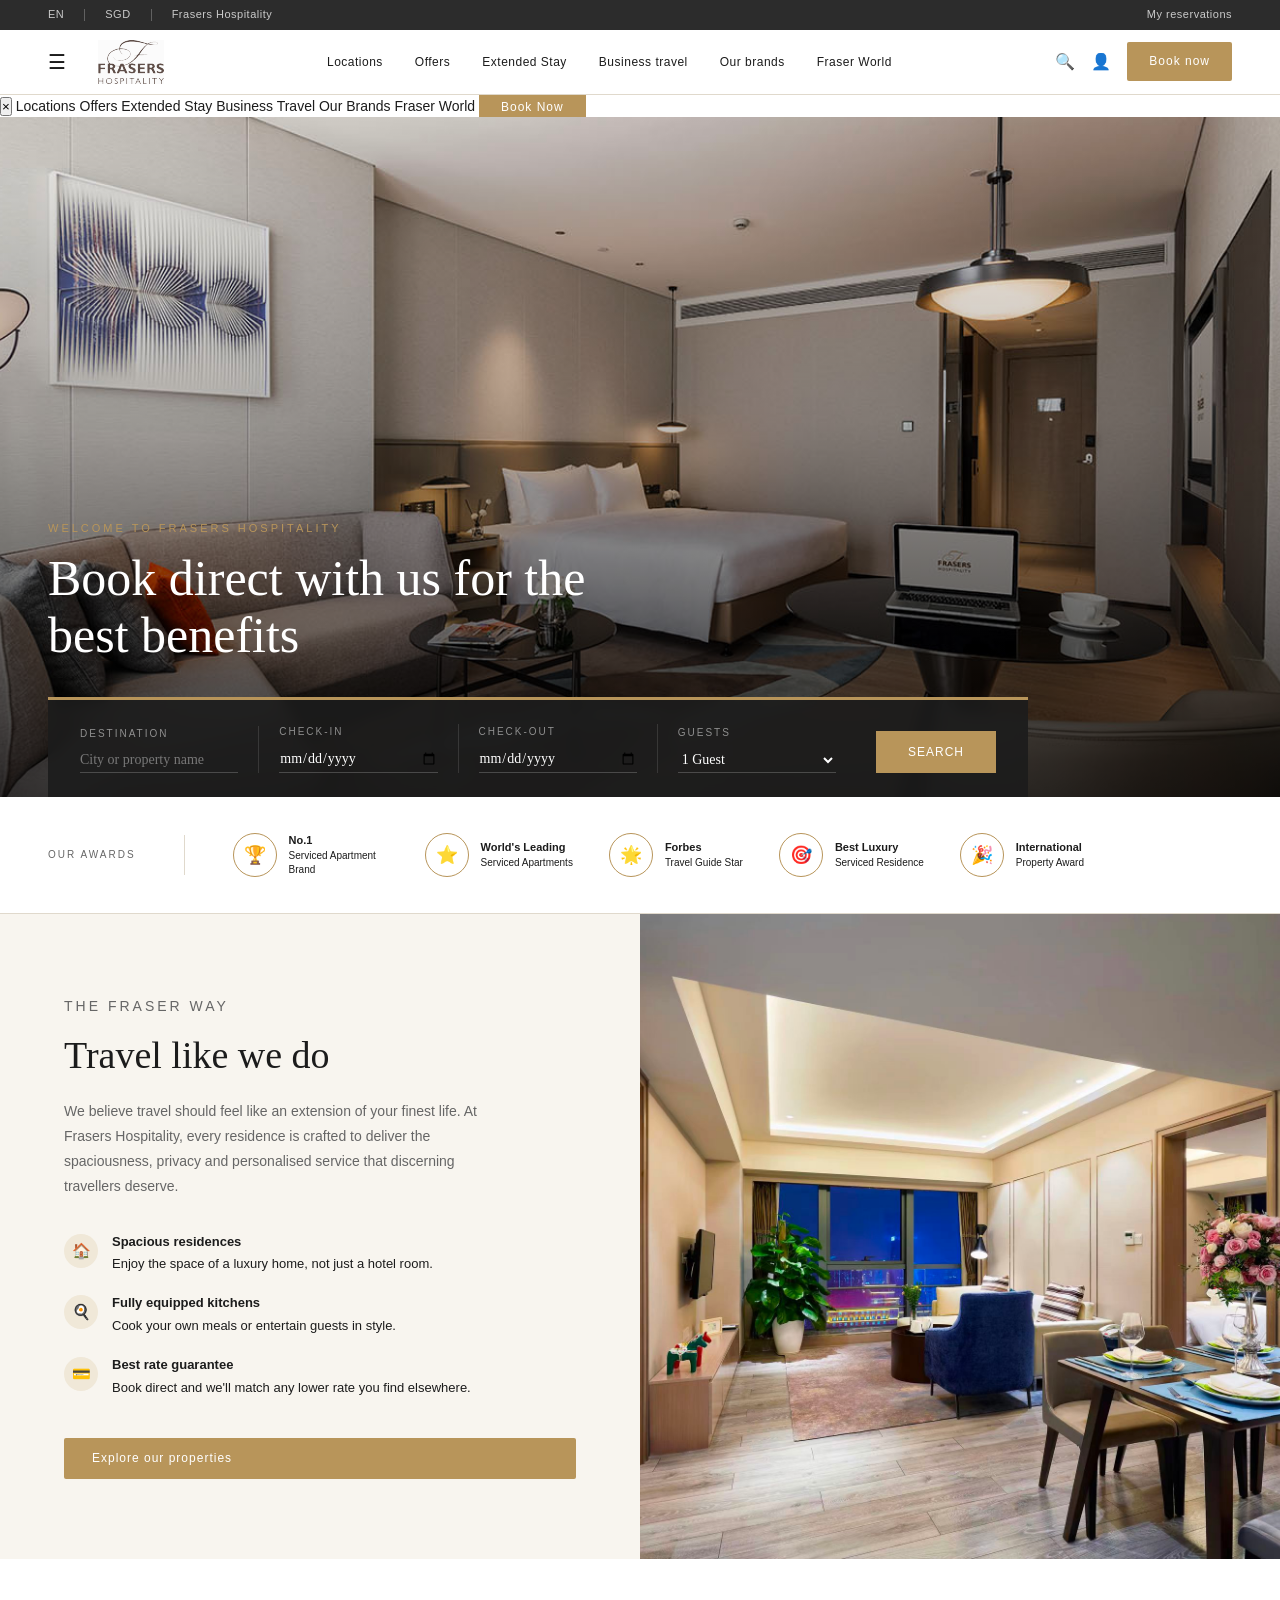
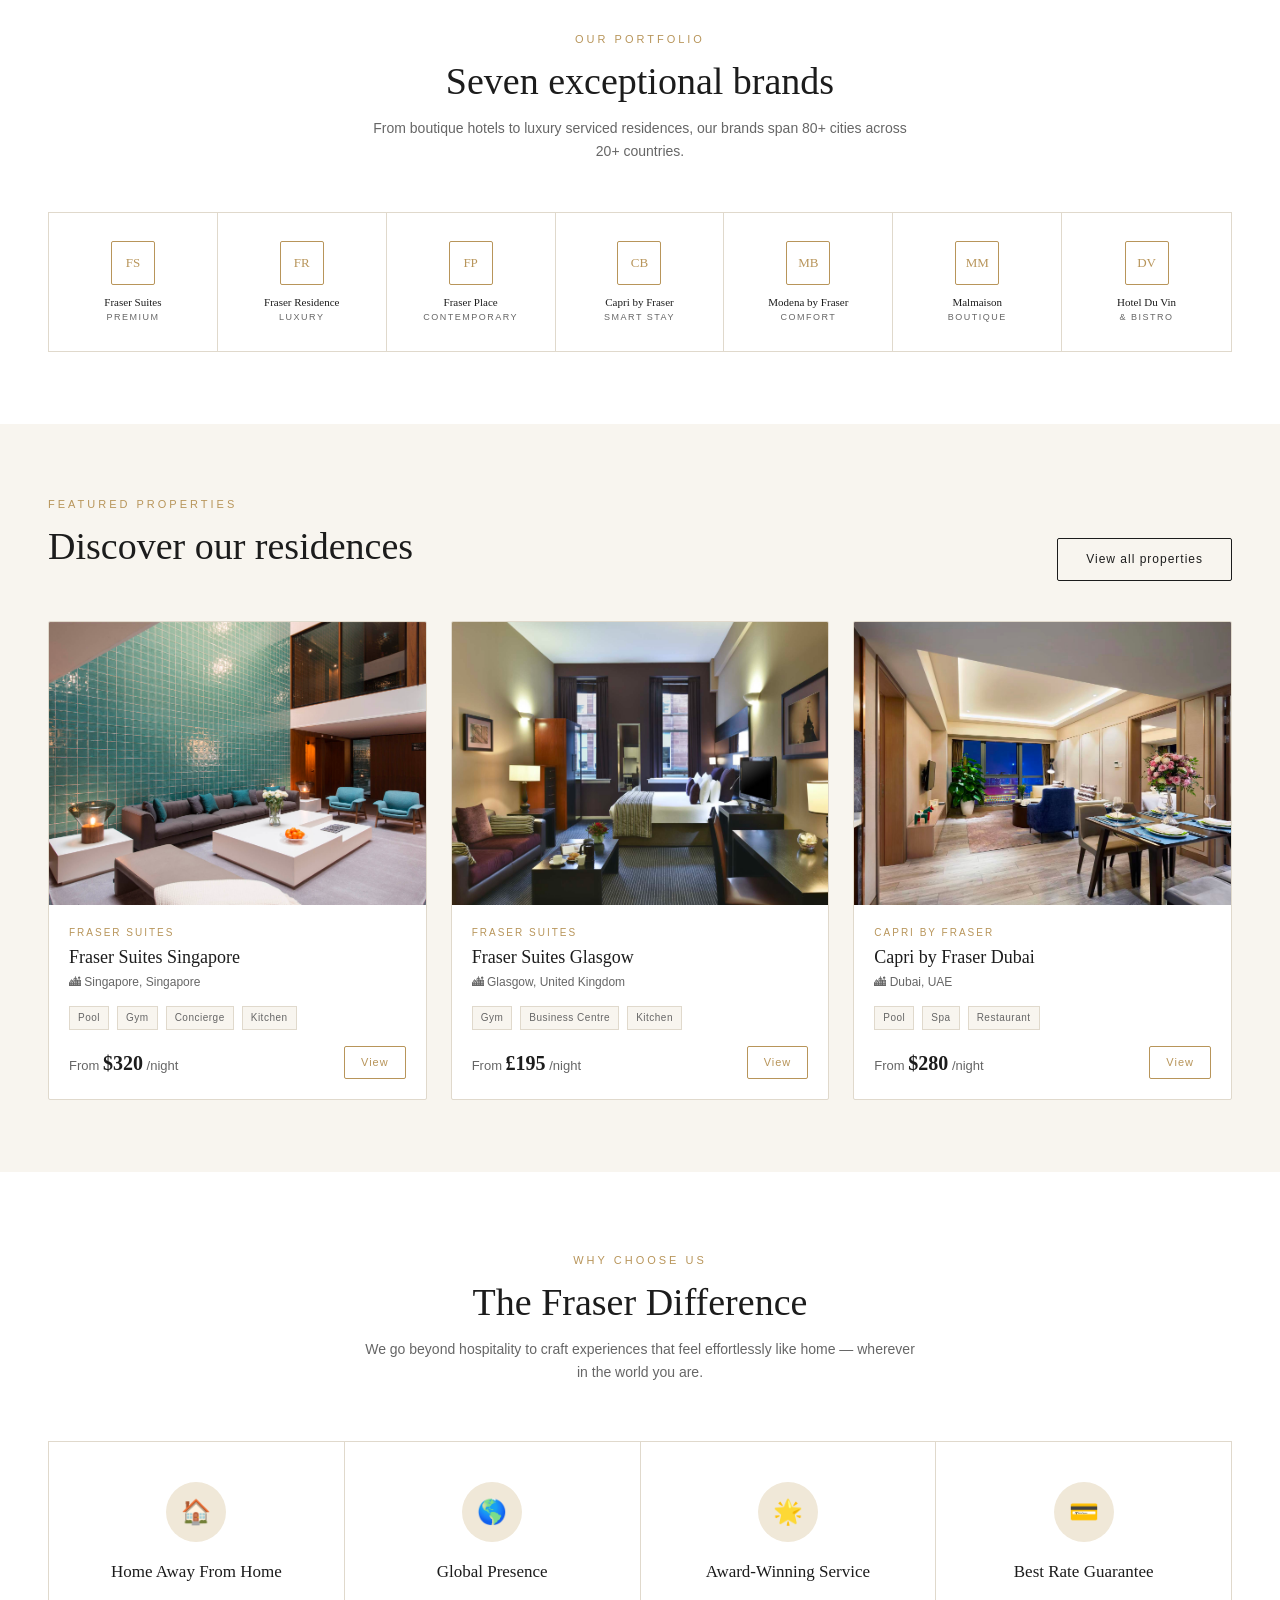
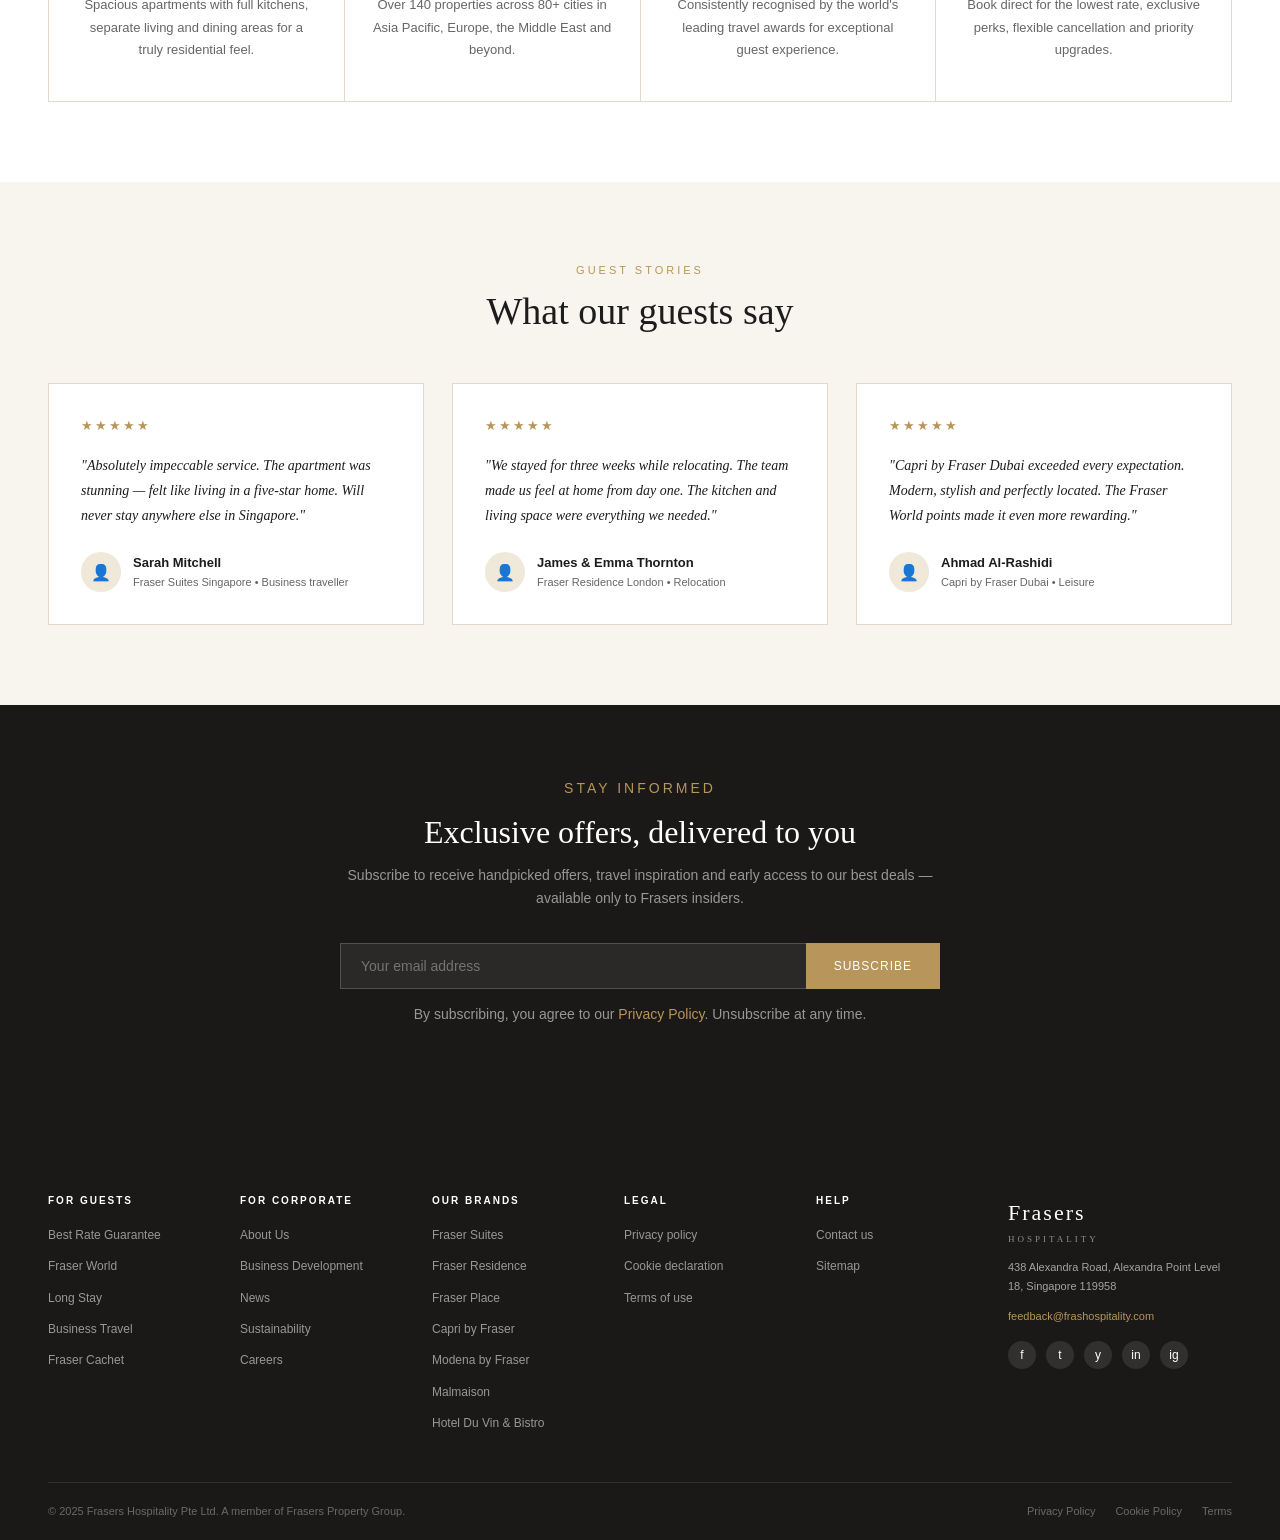
==== commit a4301510: "Fix mobile rendering across all pages - Hide utility bar on mobile - Hamburger menu with slide-in ov" ====
--- a/index.html
+++ b/index.html
@@ -2,6 +2,7 @@
 <html lang="en">
 <head>
   <meta charset="UTF-8">
+  <meta name="robots" content="noindex, nofollow">
   <meta name="viewport" content="width=device-width, initial-scale=1.0">
   <title>Luxury Serviced Apartments &amp; Hotels — Frasers Hospitality</title>
   <link rel="stylesheet" href="css/style.css">
@@ -54,6 +55,23 @@
       align-items: flex-end;
       width: 100%;
       max-width: 980px;
+    }
+    @media (max-width: 768px) {
+      .hero { height: 520px; }
+      .hero-content { padding: 0 16px; }
+      .booking-widget {
+        flex-direction: column;
+        padding: 20px;
+        gap: 16px;
+        align-items: stretch;
+      }
+      .bw-field {
+        padding: 0;
+        border-right: none;
+        border-bottom: 1px solid rgba(255,255,255,0.12);
+        padding-bottom: 12px;
+      }
+      .bw-btn { margin-left: 0; width: 100%; padding: 14px; }
     }
     .bw-field {
       flex: 1;
@@ -112,14 +130,20 @@
       display: flex;
       align-items: center;
       gap: 48px;
+      flex-wrap: wrap;
     }
     .awards-label {
       font-size: 10px;
       letter-spacing: 2px;
       text-transform: uppercase;
       color: var(--gray);
-      white-space: nowrap;
       flex-shrink: 0;
+    }
+    @media (max-width: 768px) {
+      .awards-section { padding: 24px 16px; }
+      .awards-inner { gap: 20px; }
+      .awards-divider { display: none; }
+      .awards-list { gap: 16px; }
     }
     .awards-divider { width: 1px; height: 40px; background: var(--border); flex-shrink: 0; }
     .awards-list {
@@ -157,6 +181,10 @@
       display: grid;
       grid-template-columns: 1fr 1fr;
       min-height: 540px;
+    }
+    @media (max-width: 768px) {
+      .split-section { grid-template-columns: 1fr; min-height: unset; }
+      .split-img { min-height: 280px; }
     }
     .split-text {
       background: var(--cream);
@@ -200,6 +228,14 @@
       gap: 0;
       border: 1px solid var(--border);
     }
+    @media (max-width: 768px) {
+      .brands-section { padding: 48px 16px; }
+      .brands-grid { grid-template-columns: repeat(3, 1fr); }
+      .brand-item { border-right: 1px solid var(--border); border-bottom: 1px solid var(--border); padding: 20px 8px; }
+    }
+    @media (max-width: 480px) {
+      .brands-grid { grid-template-columns: repeat(2, 1fr); }
+    }
     .brand-item {
       padding: 28px 12px;
       display: flex;
@@ -233,8 +269,14 @@
       justify-content: space-between;
       align-items: flex-end;
       margin-bottom: 40px;
+      flex-wrap: wrap;
+      gap: 12px;
     }
     .properties-grid { display: grid; grid-template-columns: repeat(3, 1fr); gap: 24px; }
+    @media (max-width: 768px) {
+      .properties-section { padding: 48px 16px; }
+      .properties-grid { grid-template-columns: 1fr; }
+    }
     .prop-card-amenities { display: flex; gap: 8px; margin-bottom: 16px; flex-wrap: wrap; }
     .amenity-tag {
       font-size: 10px;
@@ -250,6 +292,13 @@
     .difference-inner { max-width: 1200px; margin: 0 auto; }
     .difference-header { text-align: center; margin-bottom: 56px; }
     .difference-grid { display: grid; grid-template-columns: repeat(4, 1fr); gap: 1px; background: var(--border); border: 1px solid var(--border); }
+    @media (max-width: 768px) {
+      .difference-section { padding: 48px 16px; }
+      .difference-grid { grid-template-columns: repeat(2, 1fr); }
+    }
+    @media (max-width: 480px) {
+      .difference-grid { grid-template-columns: 1fr; }
+    }
     .difference-item {
       background: var(--white);
       text-align: center;
@@ -273,6 +322,10 @@
     .testimonials-inner { max-width: 1200px; margin: 0 auto; }
     .testimonials-header { text-align: center; margin-bottom: 48px; }
     .testimonials-grid { display: grid; grid-template-columns: repeat(3, 1fr); gap: 28px; }
+    @media (max-width: 768px) {
+      .testimonials-section { padding: 48px 16px; }
+      .testimonials-grid { grid-template-columns: 1fr; }
+    }
     .testimonial-card {
       background: var(--white);
       padding: 32px;
@@ -352,10 +405,7 @@
   <nav>
     <div class="nav-inner">
       <span class="nav-hamburger">&#9776;</span>
-      <a href="index.html" class="nav-logo">
-        <span class="brand">Frasers</span>
-        <span class="sub">Hospitality</span>
-      </a>
+      <a href="index.html" class="nav-logo"><img src="assets/FH_logo.svg" alt="Frasers Hospitality"></a>
       <ul class="nav-links">
         <li><a href="locations.html">Locations</a></li>
         <li><a href="offers.html">Offers</a></li>
@@ -371,6 +421,24 @@
       </div>
     </div>
   </nav>
+  <!-- MOBILE MENU -->
+  <div class="mobile-menu" id="mobileMenu">
+    <button class="mobile-menu-close" id="menuClose">&times;</button>
+    <a href="locations.html">Locations</a>
+    <a href="offers.html">Offers</a>
+    <a href="extended-stay.html">Extended Stay</a>
+    <a href="#">Business Travel</a>
+    <a href="#">Our Brands</a>
+    <a href="fraser-world.html">Fraser World</a>
+    <a href="#" class="btn-booknow">Book Now</a>
+  </div>
+  <script>
+    const hamburger = document.querySelector(".nav-hamburger");
+    const menu = document.getElementById("mobileMenu");
+    const close = document.getElementById("menuClose");
+    hamburger.addEventListener("click", () => menu.classList.add("open"));
+    close.addEventListener("click", () => menu.classList.remove("open"));
+  </script>
 
   <!-- HERO -->
   <section class="hero">
--- a/css/style.css
+++ b/css/style.css
@@ -83,22 +83,14 @@
 
 .nav-logo {
   display: flex;
-  flex-direction: column;
-  line-height: 1;
+  align-items: center;
   flex-shrink: 0;
 }
-.nav-logo .brand {
-  font-family: 'Georgia', serif;
-  font-size: 15px;
-  letter-spacing: 2px;
-  text-transform: uppercase;
-  color: var(--dark);
-}
-.nav-logo .sub {
-  font-size: 8px;
-  letter-spacing: 3px;
-  text-transform: uppercase;
-  color: var(--gray);
+.nav-logo img {
+  height: 44px;
+  width: auto;
+  object-fit: contain;
+  display: block;
 }
 
 .nav-links {
@@ -324,14 +316,78 @@
 
 /* ── RESPONSIVE ── */
 @media (max-width: 1024px) {
-  .util-bar, nav { padding: 0 24px; }
   .util-bar { padding: 6px 24px; }
+  nav { padding: 0 24px; }
   .nav-links li a { padding: 0 10px; font-size: 11px; }
   .section { padding: 56px 24px; }
   footer { padding: 48px 24px 0; }
   .footer-grid { grid-template-columns: 1fr 1fr 1fr; }
 }
+
+/* ── TABLET / MOBILE (≤768px) ── */
 @media (max-width: 768px) {
+  /* Utility bar */
+  .util-bar { display: none; }
+
+  /* Nav */
+  nav { padding: 0 16px; }
+  .nav-inner { gap: 12px; }
   .nav-links { display: none; }
-  .footer-grid { grid-template-columns: 1fr 1fr; }
-}
+  .nav-logo img { height: 34px; }
+  .nav-actions .nav-icon { display: none; }
+
+  /* Mobile menu overlay */
+  .mobile-menu {
+    display: flex;
+    flex-direction: column;
+    position: fixed;
+    inset: 0;
+    background: var(--white);
+    z-index: 300;
+    padding: 80px 32px 40px;
+    gap: 0;
+    transform: translateX(-100%);
+    transition: transform .3s ease;
+  }
+  .mobile-menu.open { transform: translateX(0); }
+  .mobile-menu a {
+    display: block;
+    padding: 16px 0;
+    font-size: 18px;
+    font-family: 'Georgia', serif;
+    color: var(--dark);
+    border-bottom: 1px solid var(--border);
+    transition: color .2s;
+  }
+  .mobile-menu a:hover { color: var(--gold); }
+  .mobile-menu-close {
+    position: absolute;
+    top: 20px; right: 20px;
+    font-size: 28px;
+    cursor: pointer;
+    background: none;
+    border: none;
+    color: var(--dark);
+    line-height: 1;
+  }
+  .mobile-menu .btn-booknow {
+    margin-top: 28px;
+    display: block;
+    text-align: center;
+    padding: 14px;
+  }
+
+  /* Sections */
+  .section { padding: 48px 16px; }
+
+  /* Footer */
+  footer { padding: 40px 16px 0; }
+  .footer-grid { grid-template-columns: 1fr 1fr; gap: 24px; }
+  .footer-bottom { flex-direction: column; gap: 12px; text-align: center; }
+}
+
+/* ── PHONE (≤480px) ── */
+@media (max-width: 480px) {
+  .footer-grid { grid-template-columns: 1fr; }
+  .btn-booknow { padding: 9px 14px; font-size: 11px; }
+}
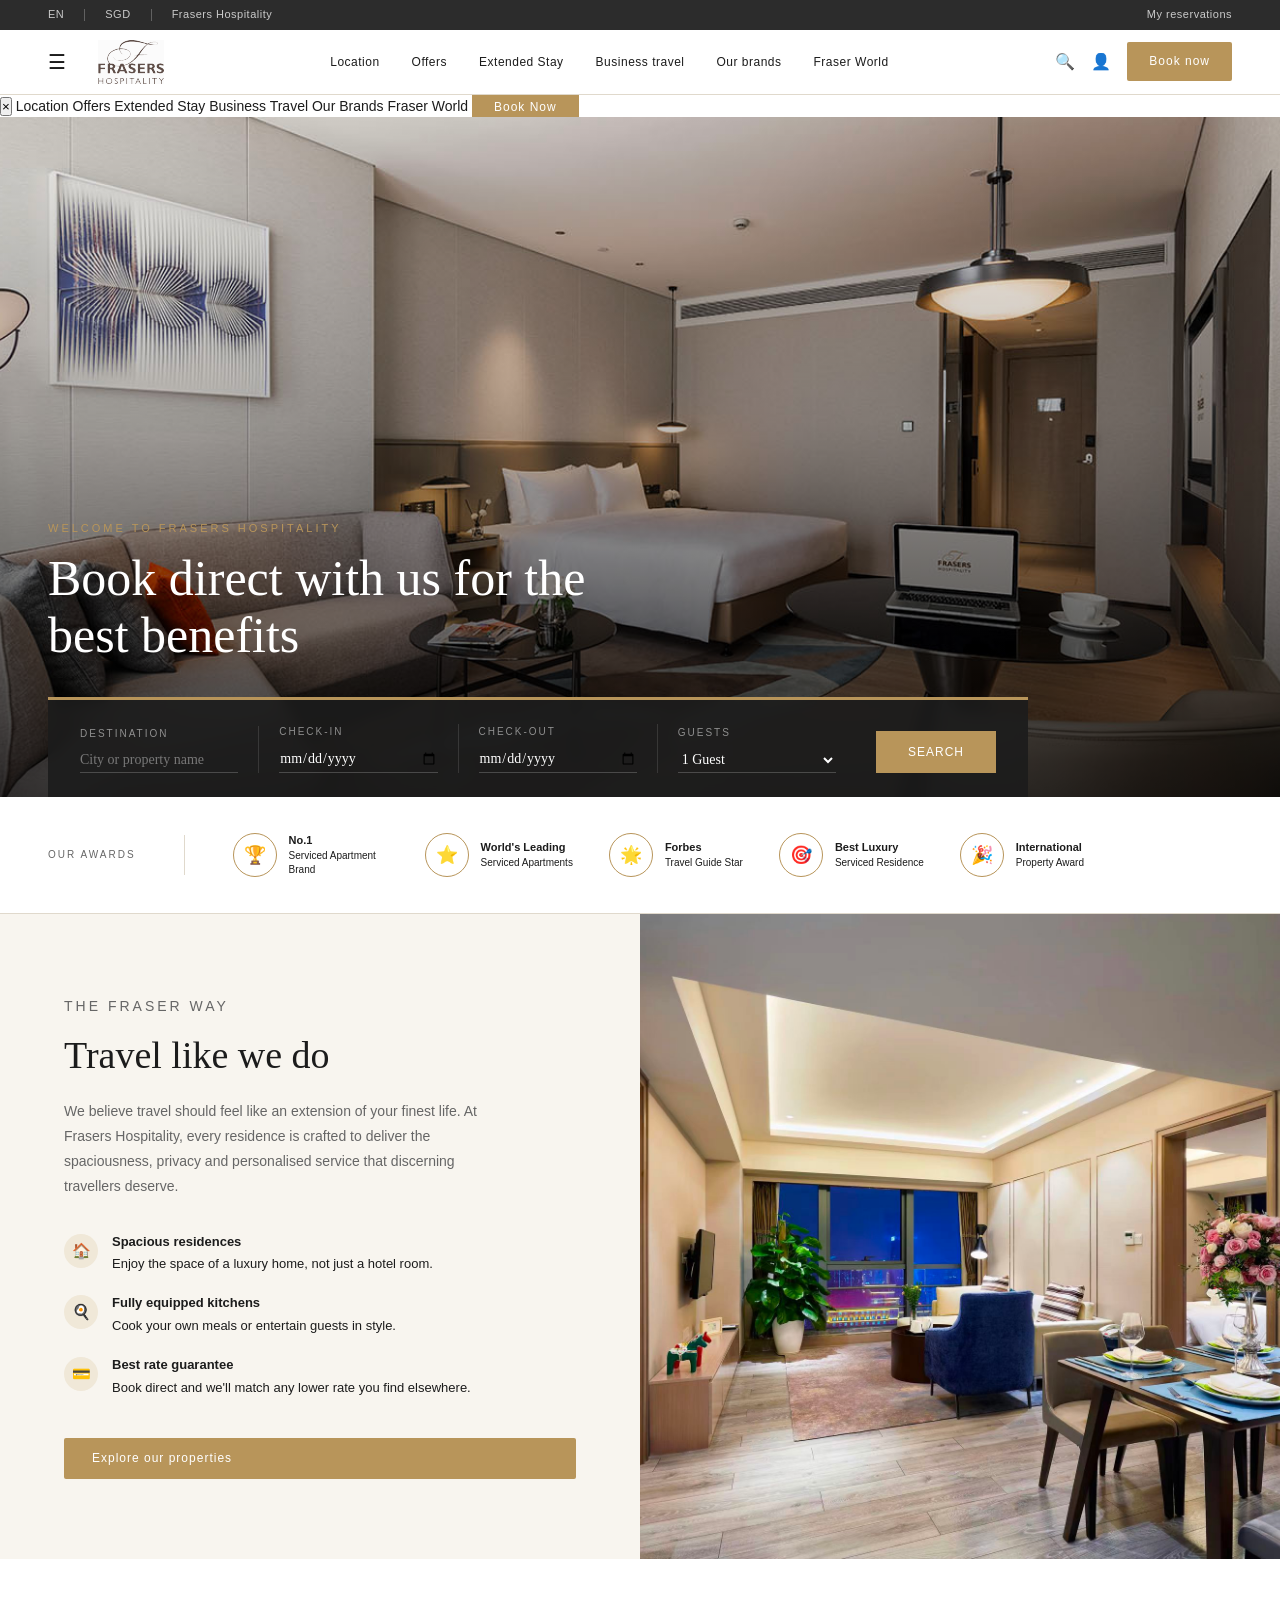
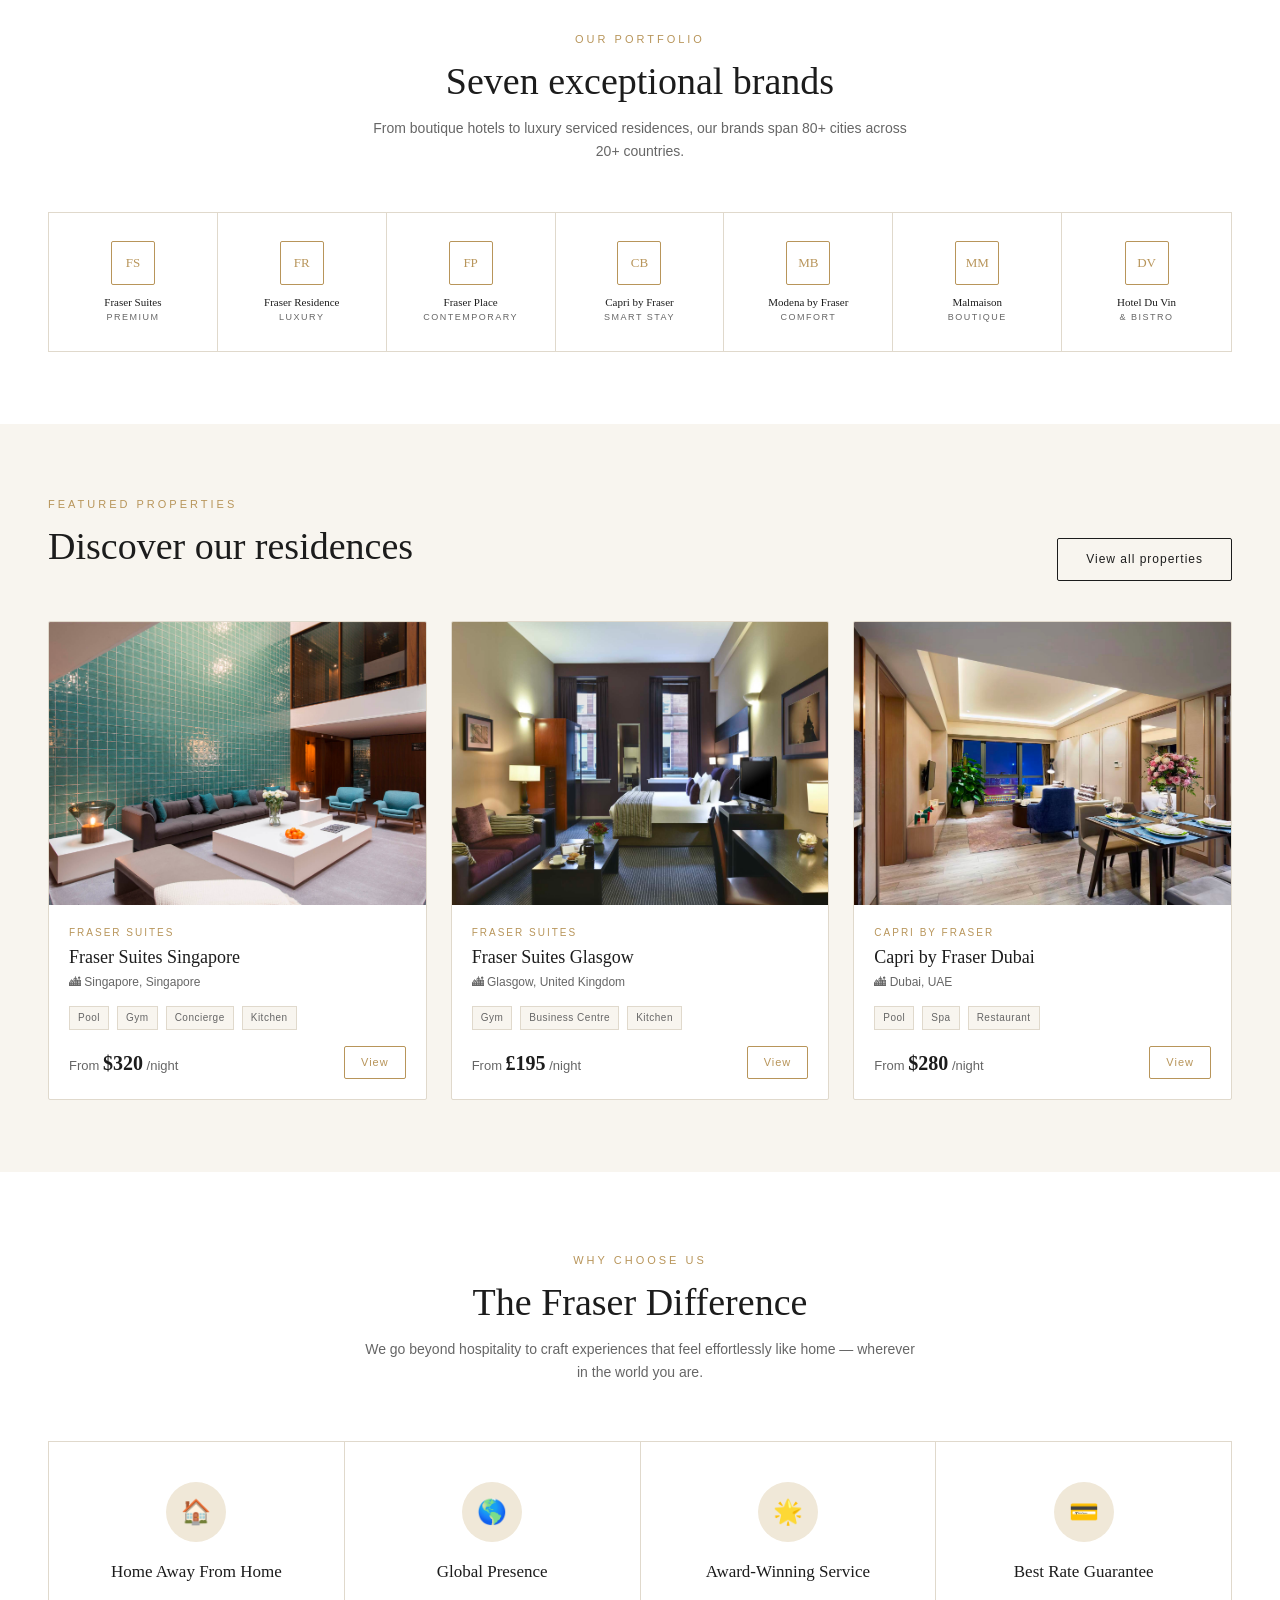
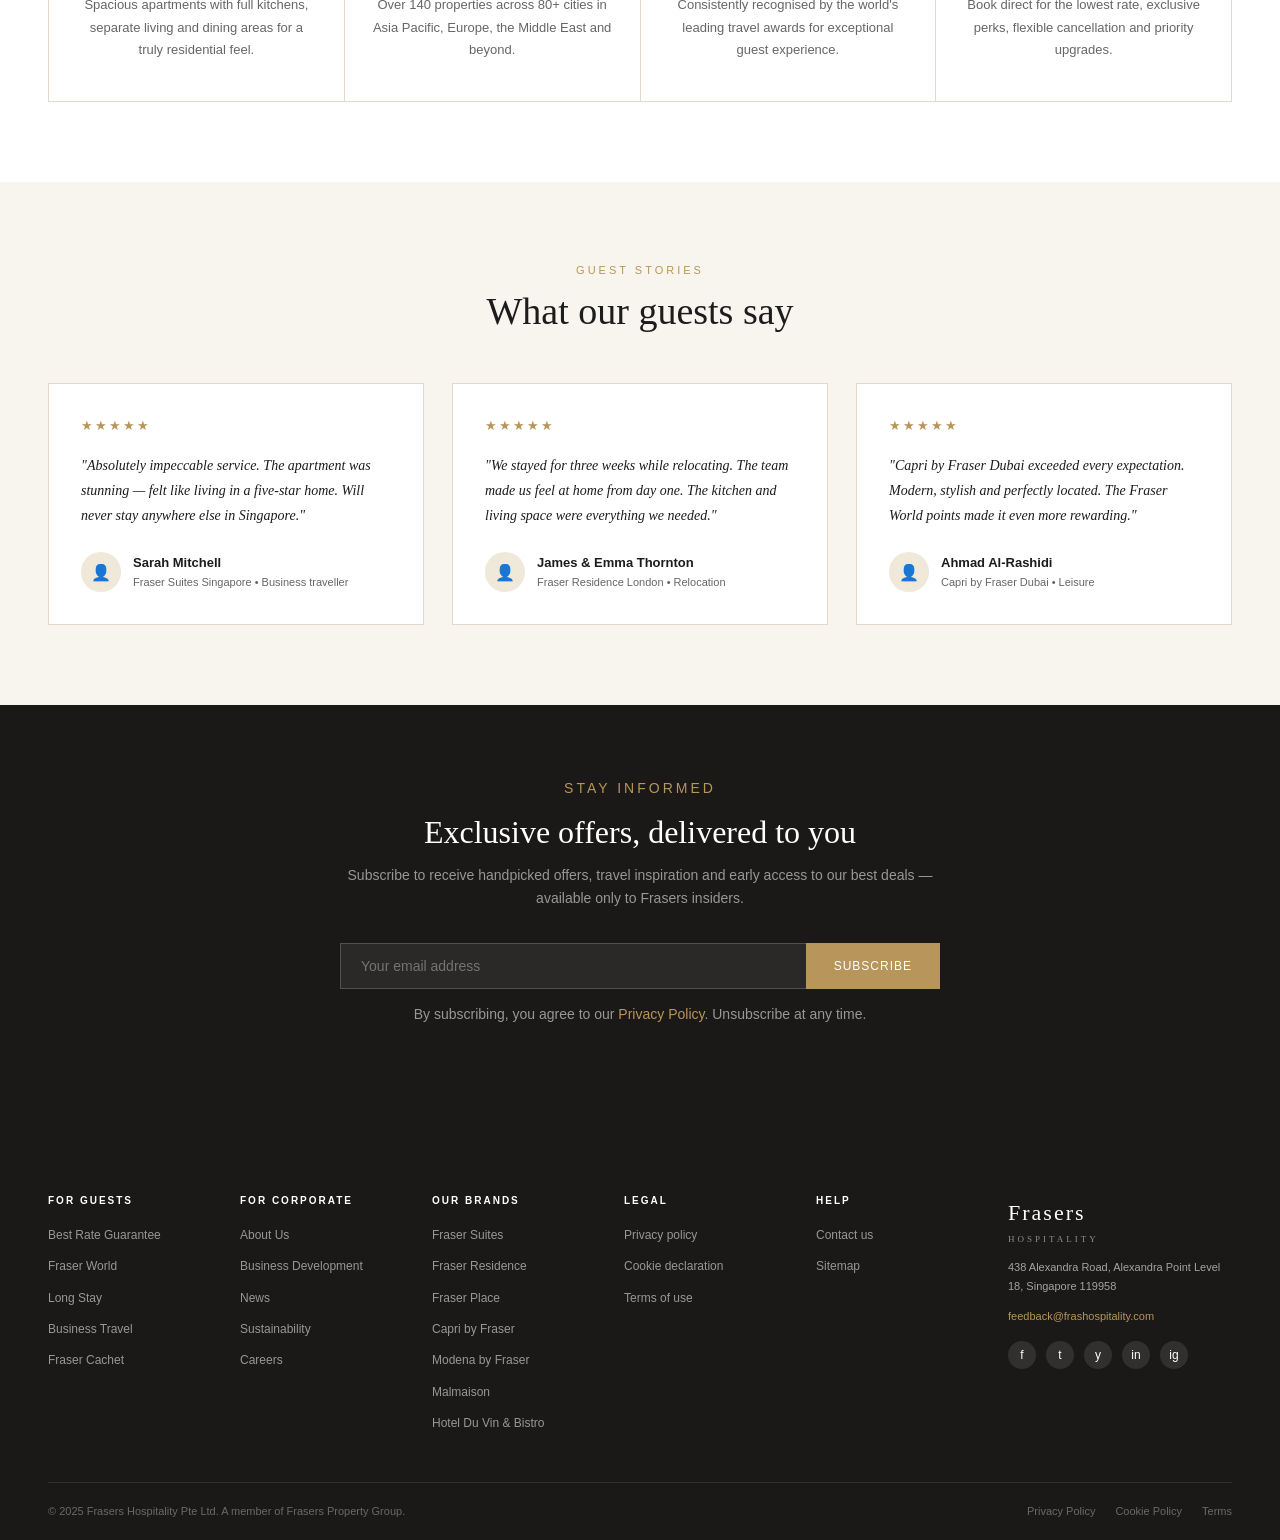
==== commit 5da9c908: "Change navigation from 'Locations' to 'Location' on index page - Updated desktop navigation menu ite" ====
--- a/index.html
+++ b/index.html
@@ -407,7 +407,7 @@
       <span class="nav-hamburger">&#9776;</span>
       <a href="index.html" class="nav-logo"><img src="assets/FH_logo.svg" alt="Frasers Hospitality"></a>
       <ul class="nav-links">
-        <li><a href="locations.html">Locations</a></li>
+        <li><a href="locations.html">Location</a></li>
         <li><a href="offers.html">Offers</a></li>
         <li><a href="extended-stay.html">Extended Stay</a></li>
         <li><a href="#">Business travel</a></li>
@@ -424,7 +424,7 @@
   <!-- MOBILE MENU -->
   <div class="mobile-menu" id="mobileMenu">
     <button class="mobile-menu-close" id="menuClose">&times;</button>
-    <a href="locations.html">Locations</a>
+    <a href="locations.html">Location</a>
     <a href="offers.html">Offers</a>
     <a href="extended-stay.html">Extended Stay</a>
     <a href="#">Business Travel</a>
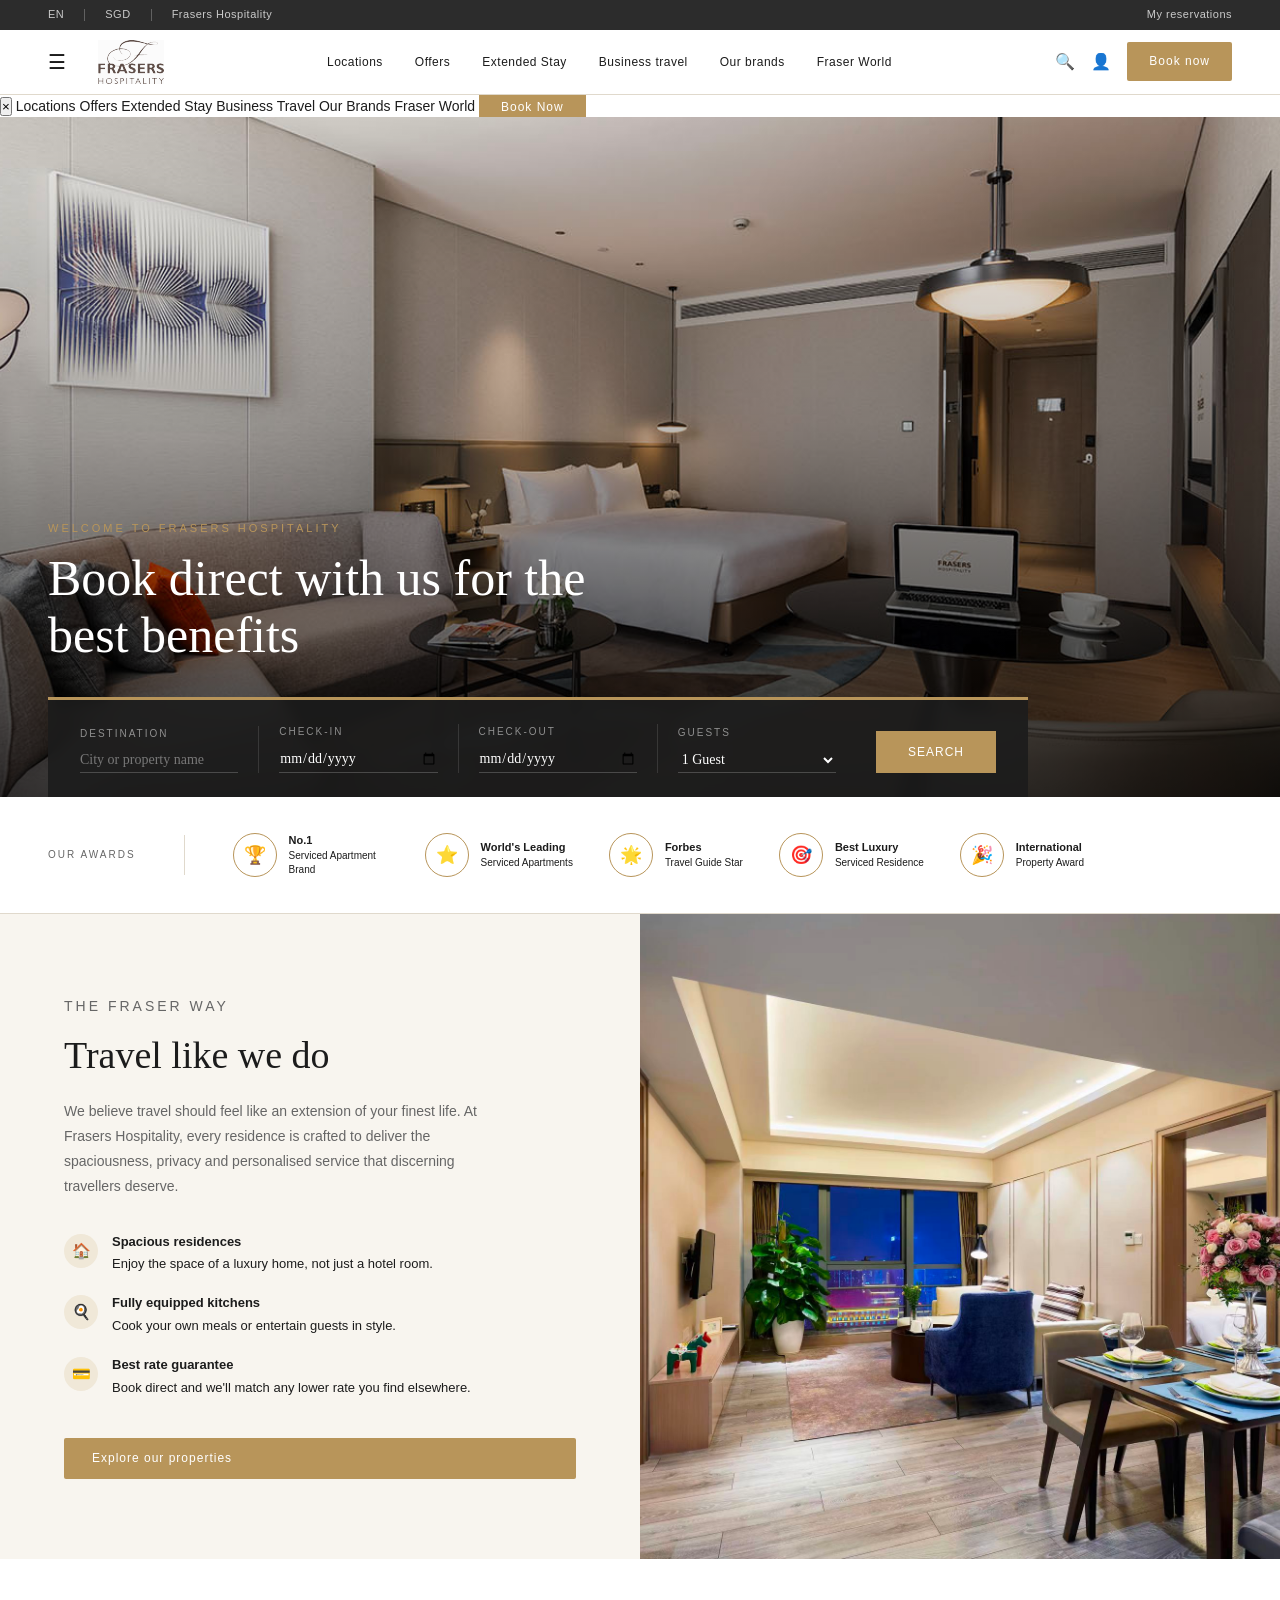
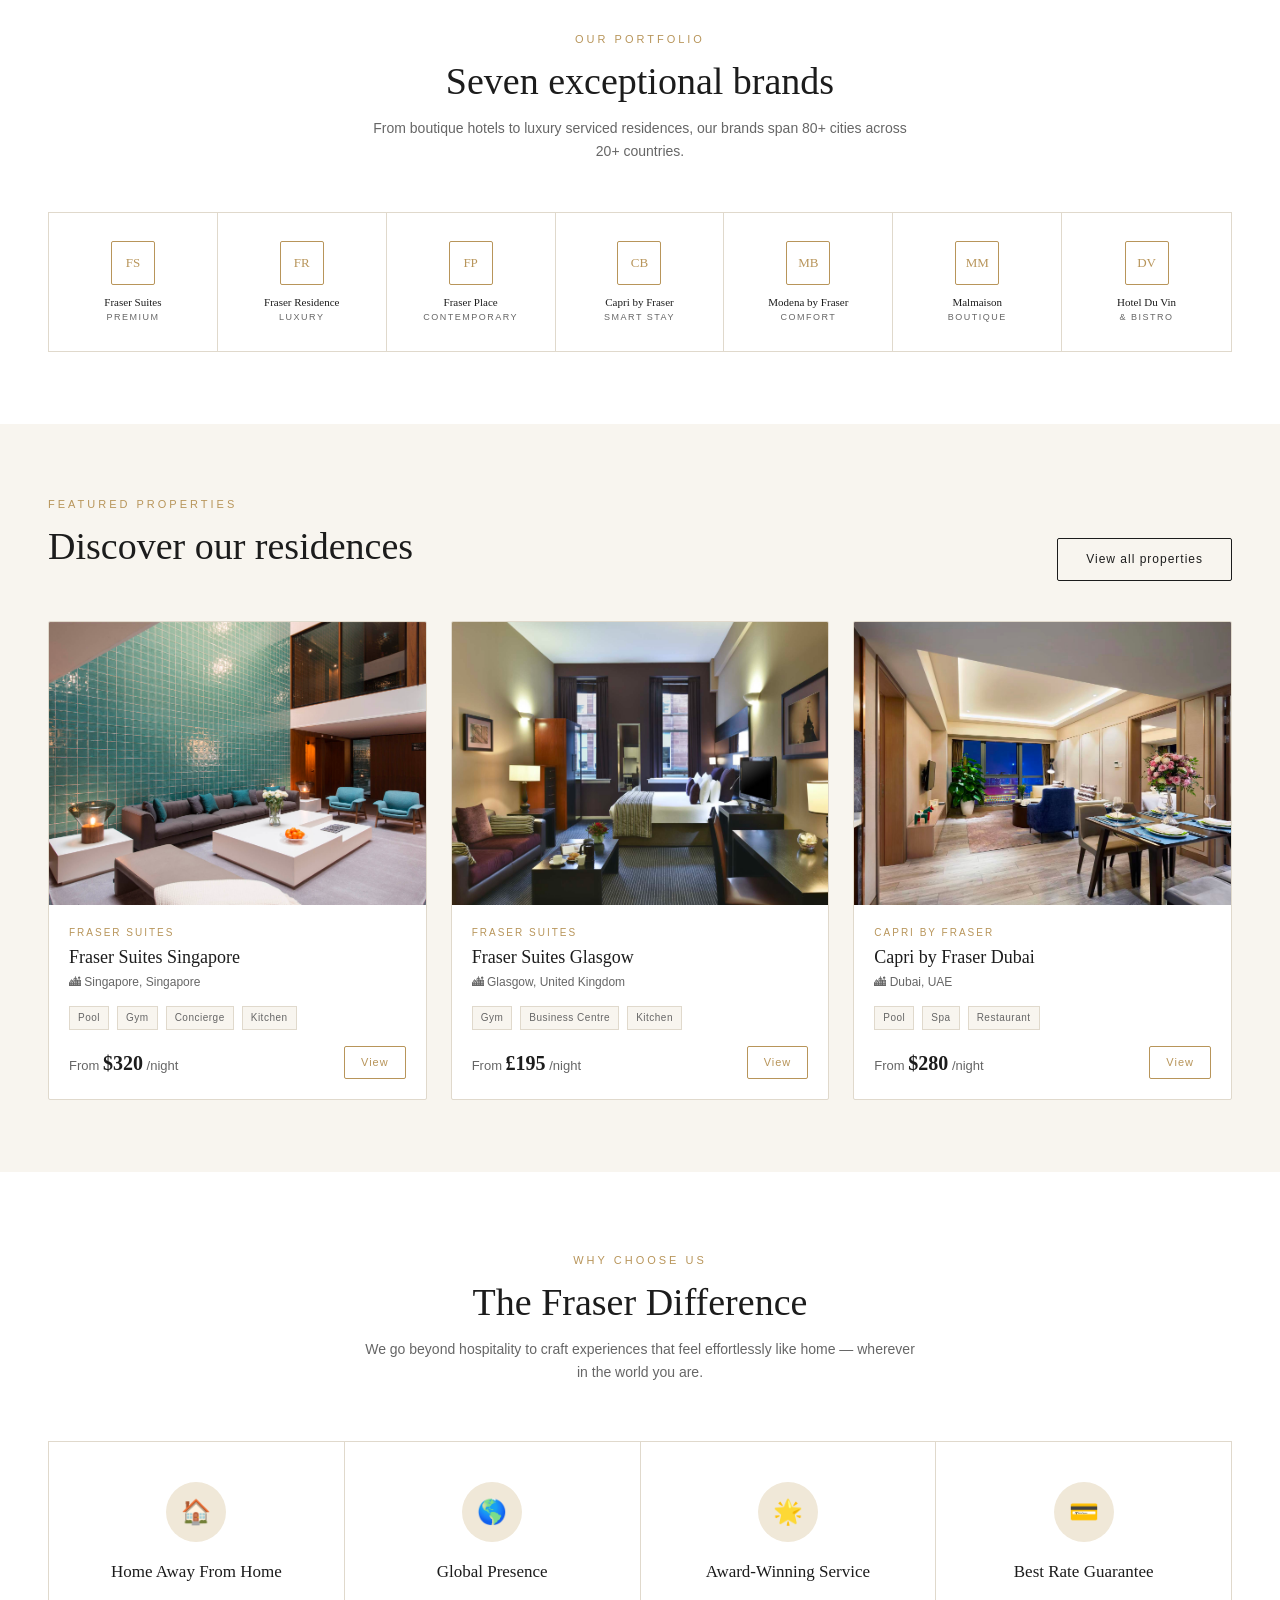
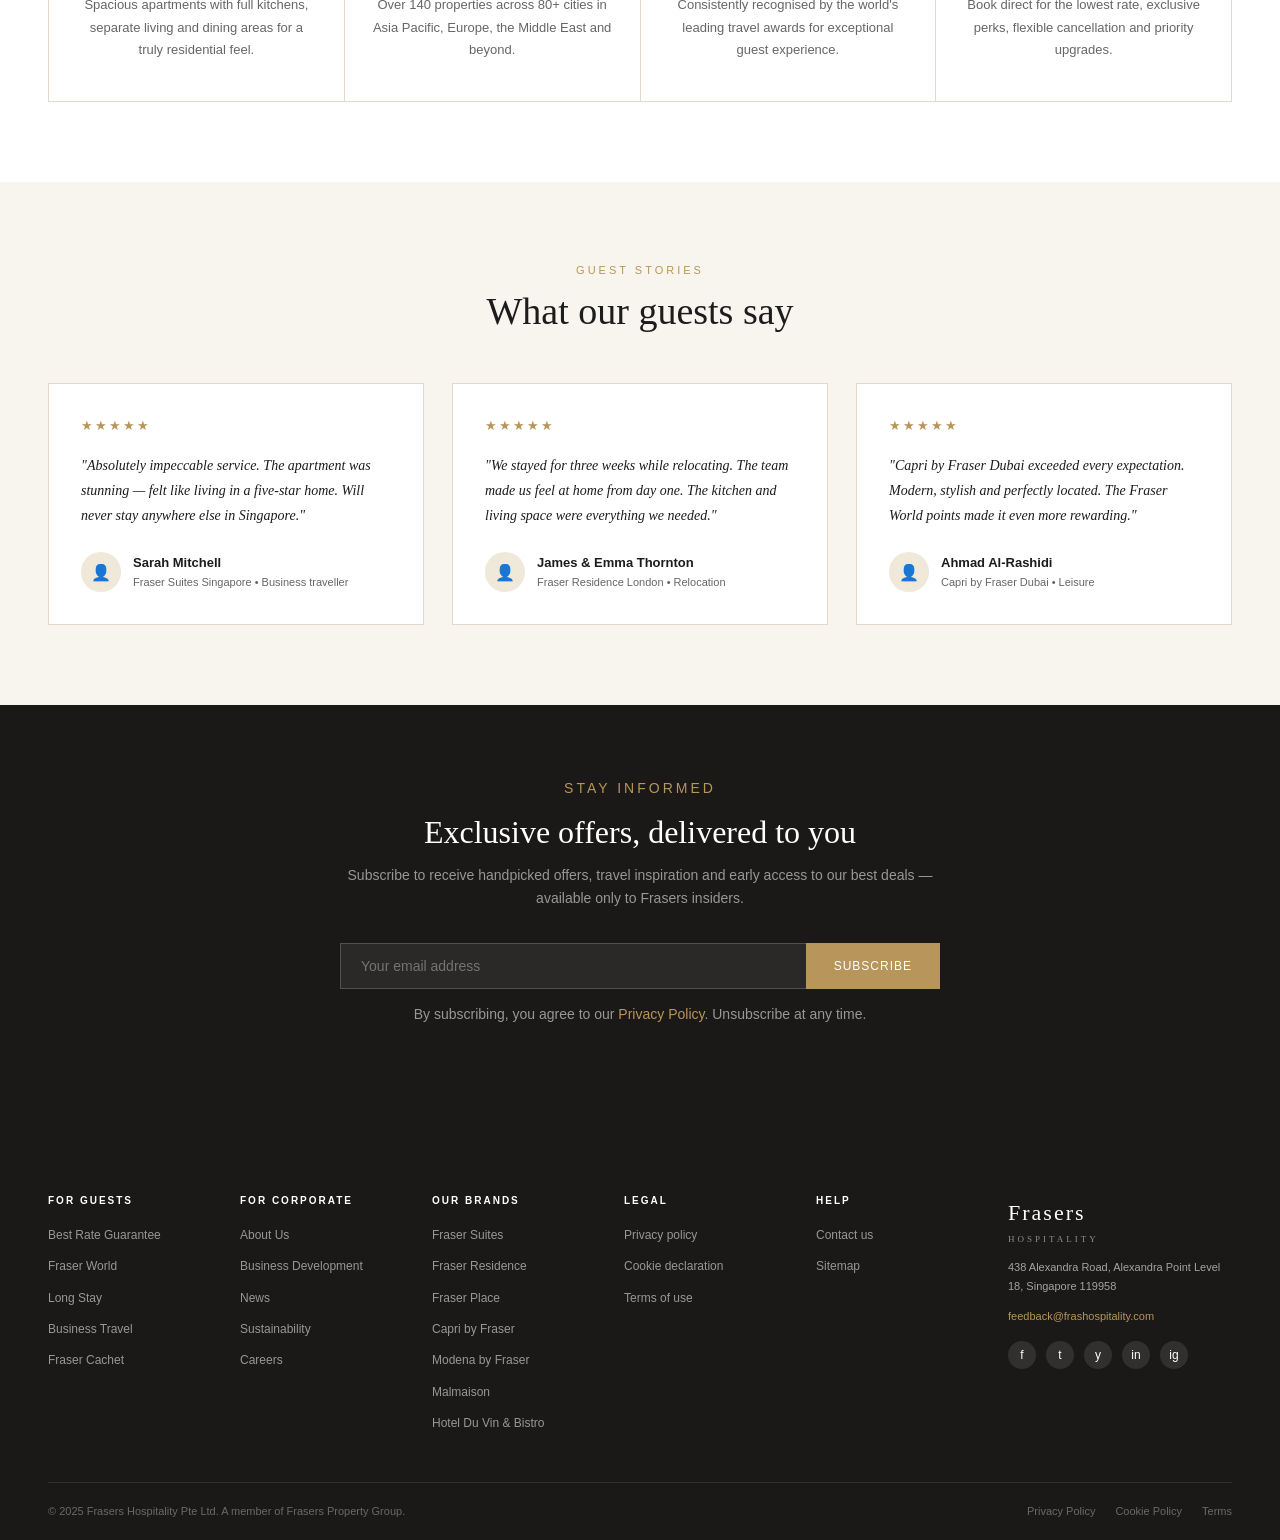
==== commit 3de76621: "Revert: Change navigation back from 'Location' to 'Locations' - Reverted desktop navigation menu ite" ====
--- a/index.html
+++ b/index.html
@@ -407,7 +407,7 @@
       <span class="nav-hamburger">&#9776;</span>
       <a href="index.html" class="nav-logo"><img src="assets/FH_logo.svg" alt="Frasers Hospitality"></a>
       <ul class="nav-links">
-        <li><a href="locations.html">Location</a></li>
+        <li><a href="locations.html">Locations</a></li>
         <li><a href="offers.html">Offers</a></li>
         <li><a href="extended-stay.html">Extended Stay</a></li>
         <li><a href="#">Business travel</a></li>
@@ -424,7 +424,7 @@
   <!-- MOBILE MENU -->
   <div class="mobile-menu" id="mobileMenu">
     <button class="mobile-menu-close" id="menuClose">&times;</button>
-    <a href="locations.html">Location</a>
+    <a href="locations.html">Locations</a>
     <a href="offers.html">Offers</a>
     <a href="extended-stay.html">Extended Stay</a>
     <a href="#">Business Travel</a>
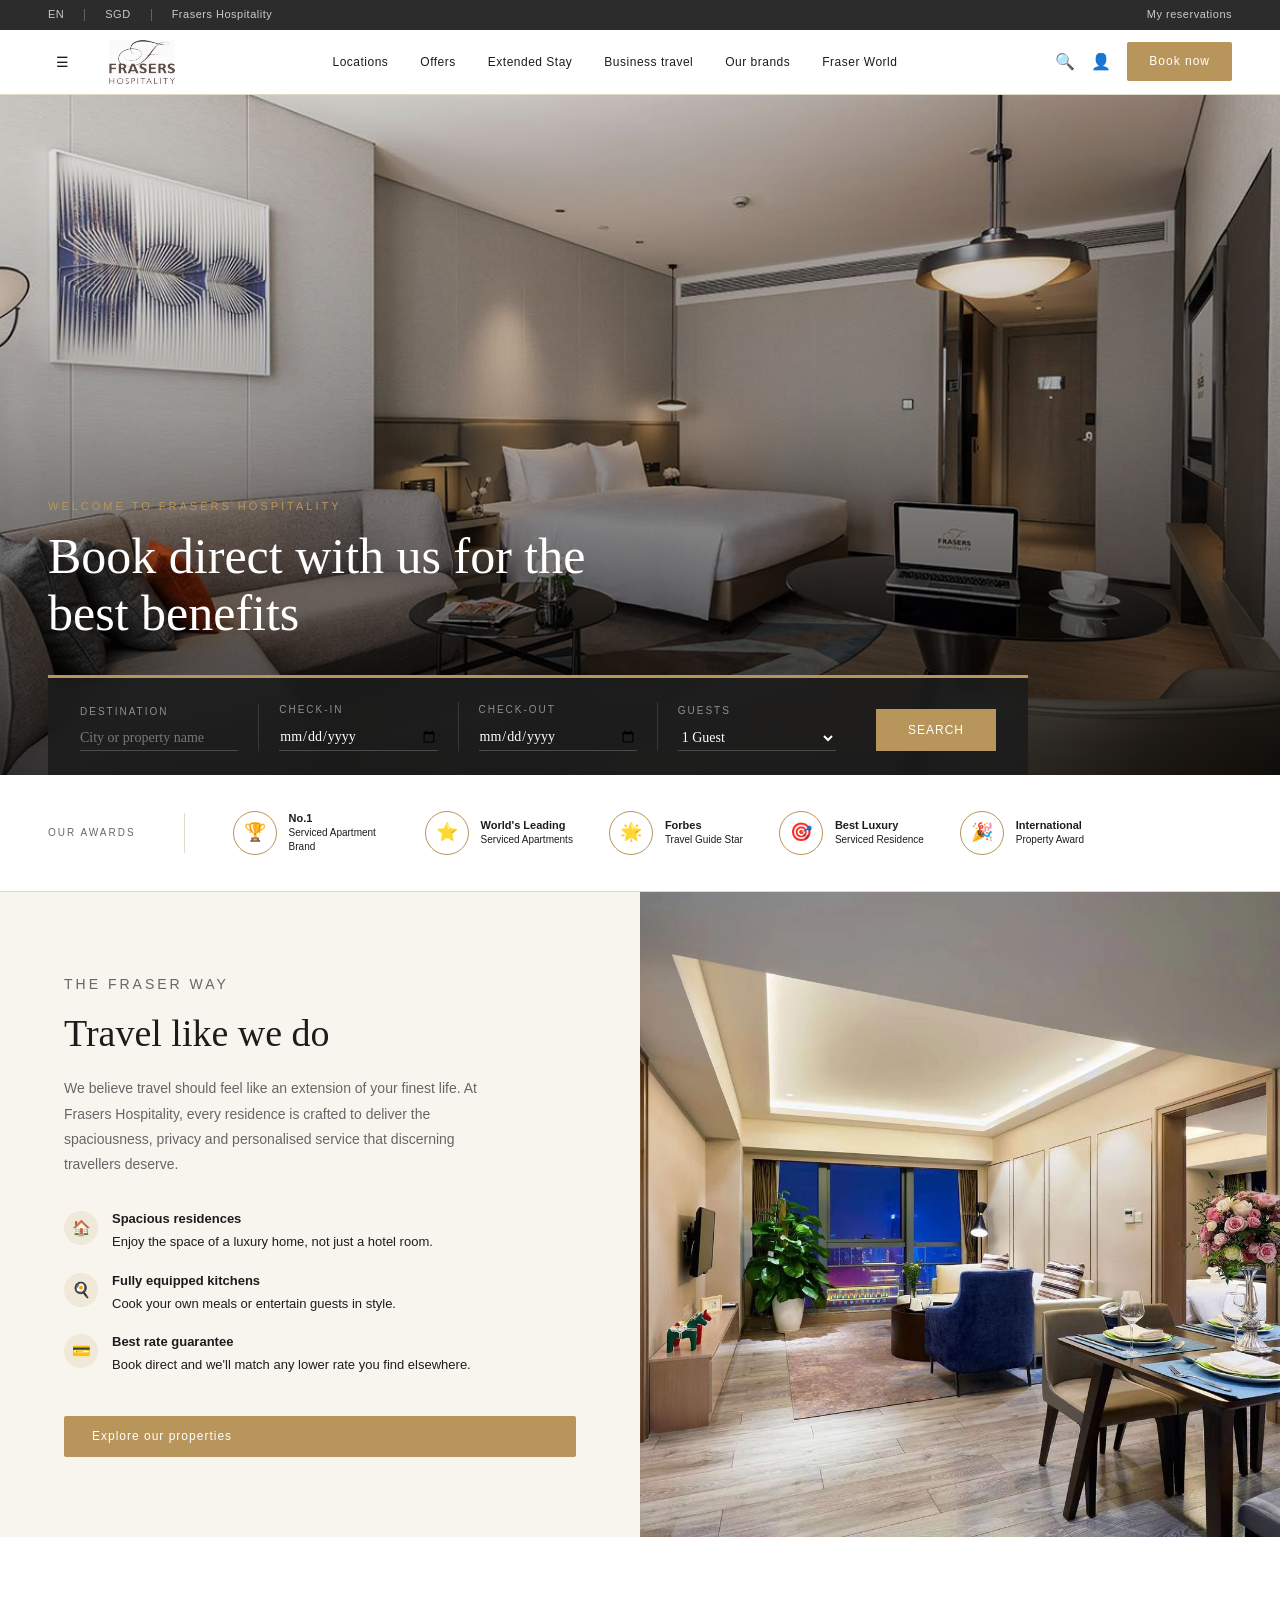
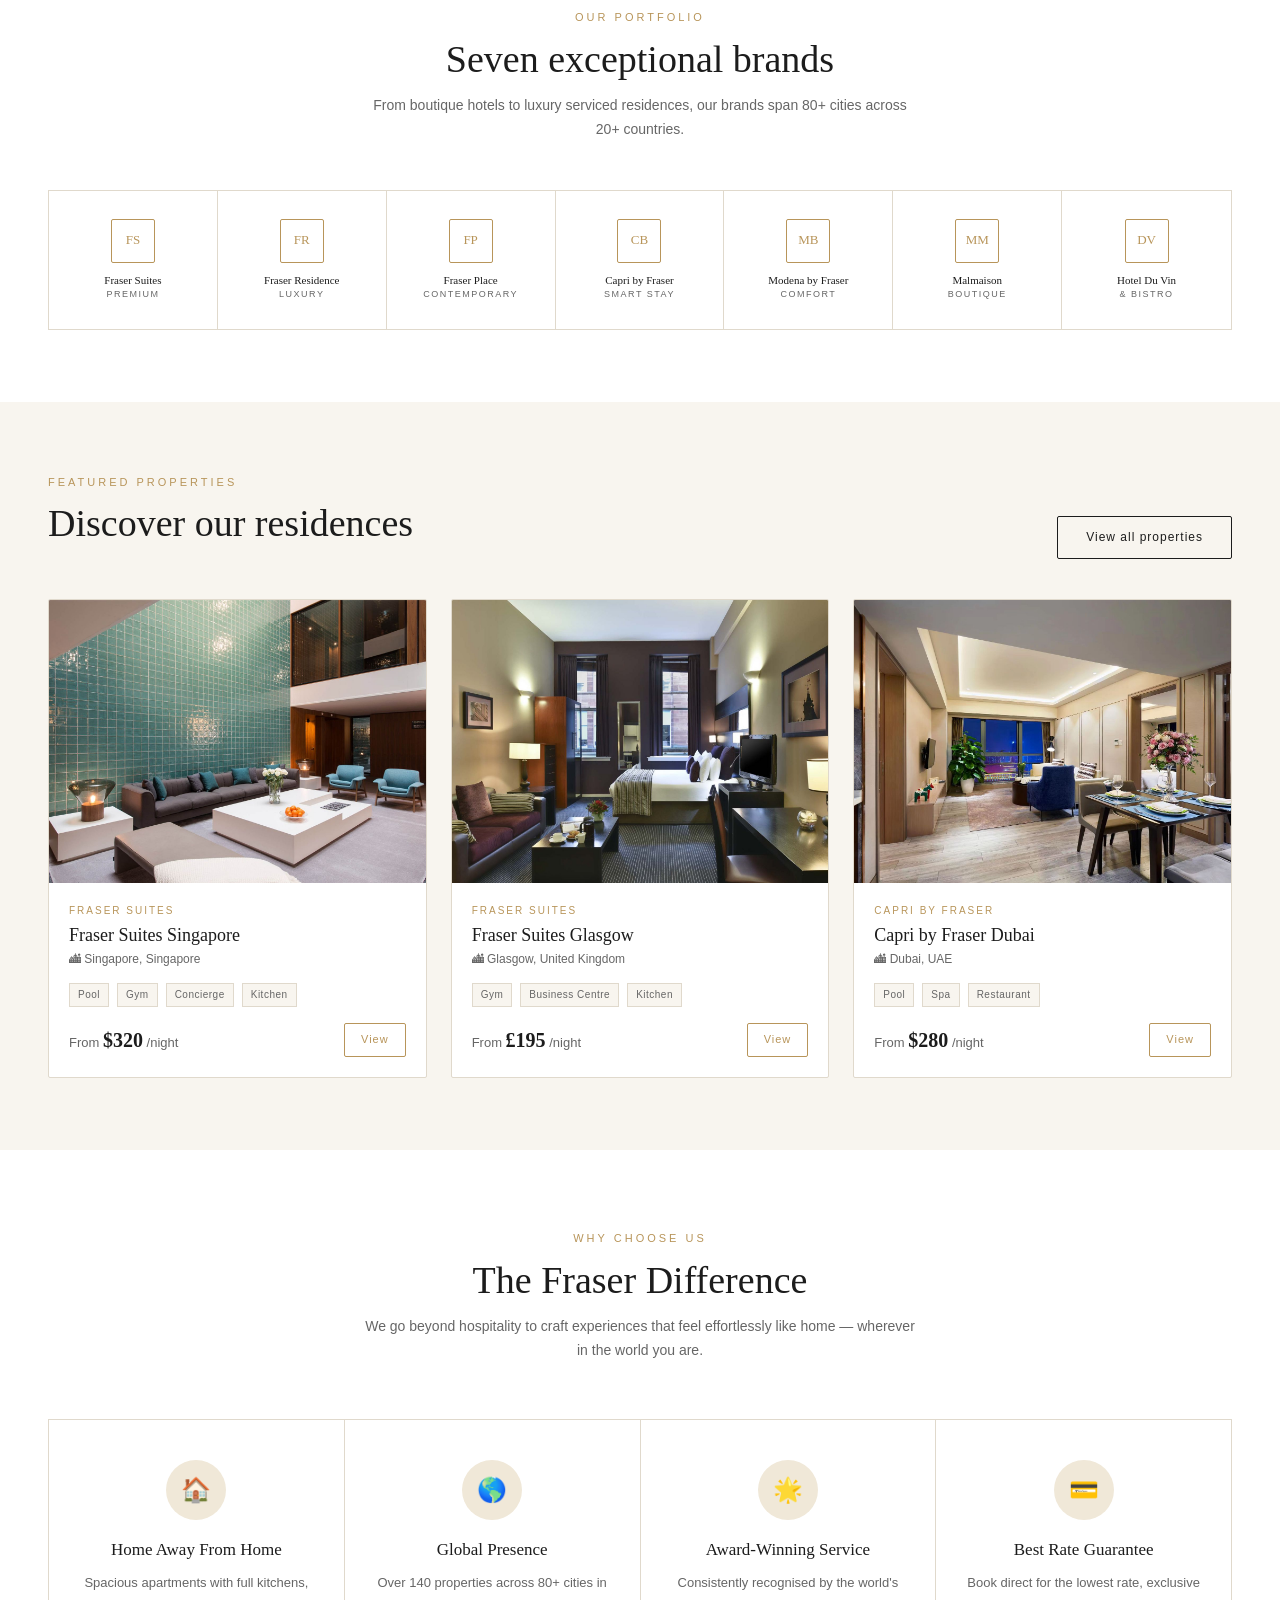
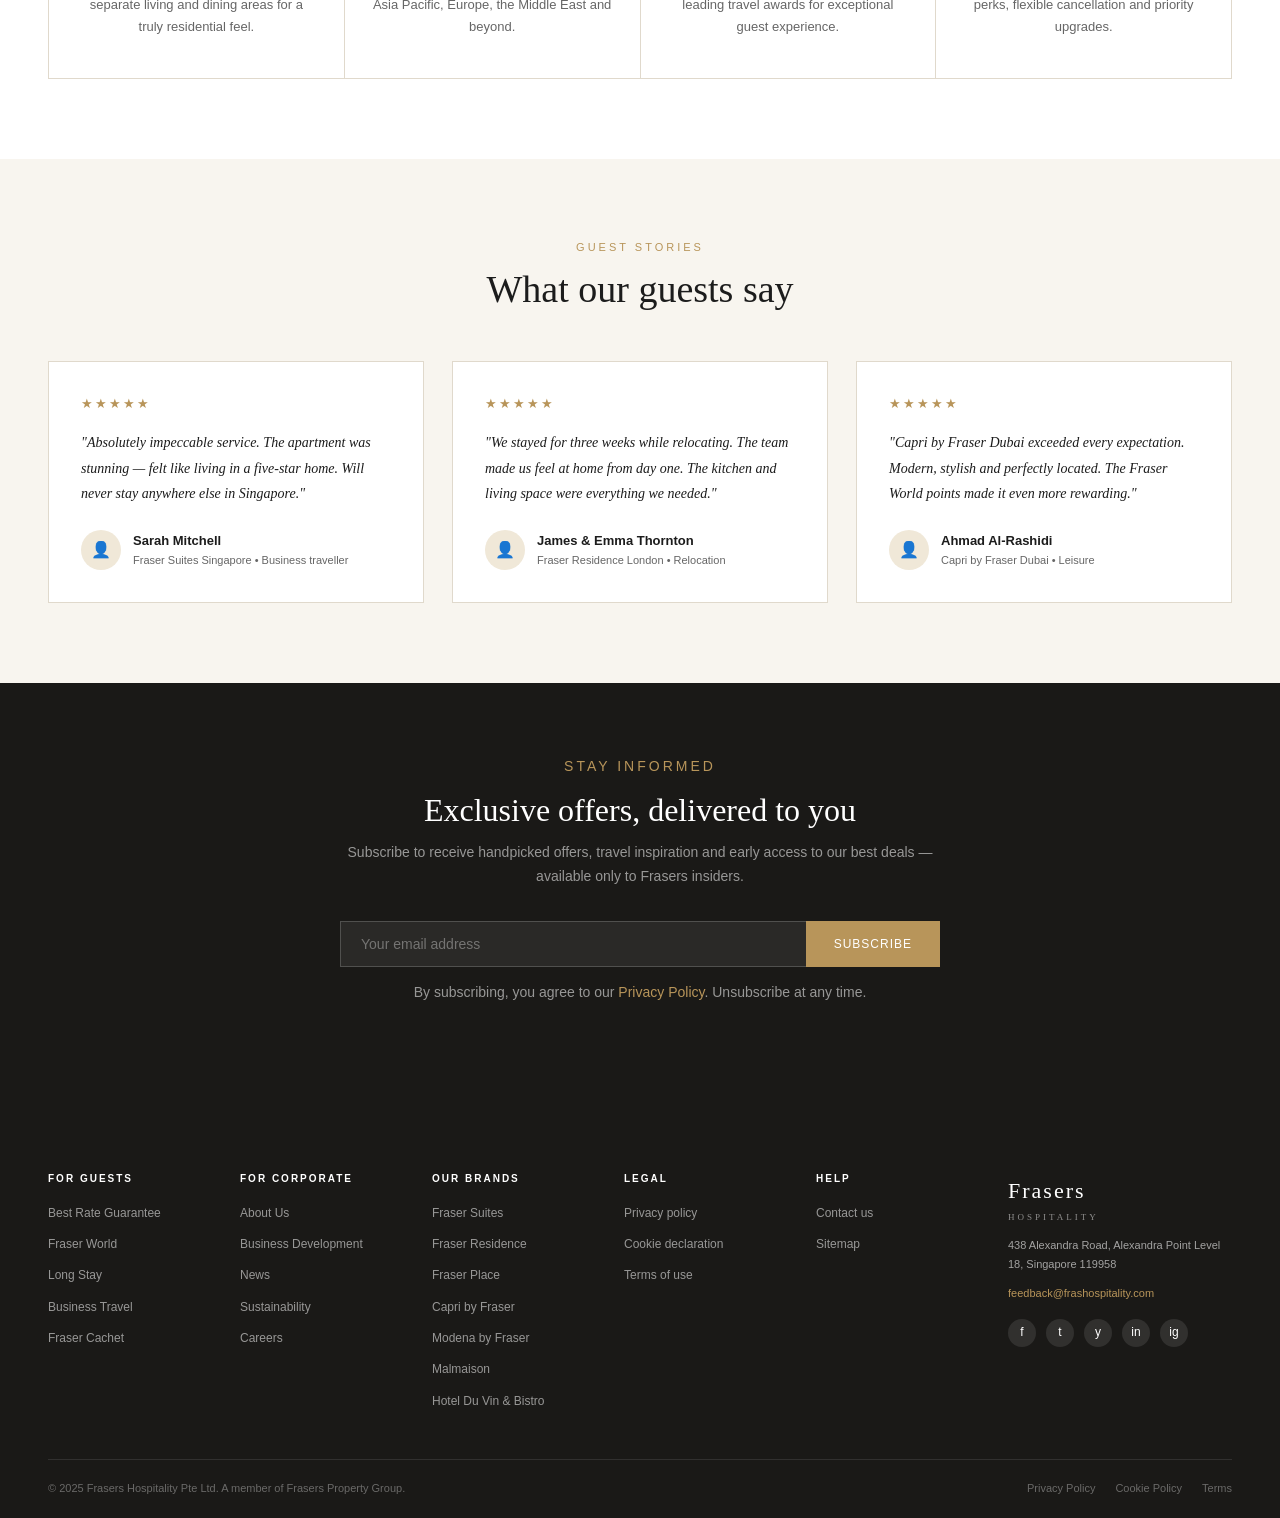
==== commit b197f871: "Update Frasers Hospitality UX2024 prototype, optimize site imagery and document Pages URL" ====
--- a/index.html
+++ b/index.html
@@ -4,6 +4,8 @@
   <meta charset="UTF-8">
   <meta name="robots" content="noindex, nofollow">
   <meta name="viewport" content="width=device-width, initial-scale=1.0">
+  <meta name="description" content="Book direct with Frasers Hospitality for the best member benefits across luxury serviced apartments and hotels.">
+  <link rel="canonical" href="https://mengliang10.github.io/frasers-hospitality-UX2024/">
   <title>Luxury Serviced Apartments &amp; Hotels — Frasers Hospitality</title>
   <link rel="stylesheet" href="css/style.css">
   <style>
@@ -18,7 +20,7 @@
     .hero-bg {
       position: absolute;
       inset: 0;
-      background: url('assets/images/hero.png') center/cover no-repeat;
+      background: url('assets/images/hero.jpg') center/cover no-repeat;
     }
     .hero-overlay {
       position: absolute;
@@ -386,6 +388,7 @@
   </style>
 </head>
 <body>
+  <a class="skip-link" href="#main-content">Skip to main content</a>
 
   <!-- UTIL BAR -->
   <div class="util-bar">
@@ -404,7 +407,7 @@
   <!-- NAV -->
   <nav>
     <div class="nav-inner">
-      <span class="nav-hamburger">&#9776;</span>
+      <button type="button" class="nav-hamburger" aria-label="Open menu">&#9776;</button>
       <a href="index.html" class="nav-logo"><img src="assets/FH_logo.svg" alt="Frasers Hospitality"></a>
       <ul class="nav-links">
         <li><a href="locations.html">Locations</a></li>
@@ -441,7 +444,7 @@
   </script>
 
   <!-- HERO -->
-  <section class="hero">
+  <section id="main-content" tabindex="-1" class="hero">
     <div class="hero-bg"></div>
     <div class="hero-overlay"></div>
     <div class="hero-content">
@@ -536,7 +539,7 @@
       <a href="locations.html" class="btn btn-gold">Explore our properties</a>
     </div>
     <div class="split-img">
-      <img src="assets/images/suite.png" alt="Luxury suite with city night view">
+      <img src="assets/images/suite.jpg" alt="Luxury suite with city night view" loading="lazy" decoding="async">
     </div>
   </section>
 
@@ -594,7 +597,7 @@
       <div class="properties-grid">
         <div class="prop-card">
           <div class="prop-card-img">
-            <img src="assets/images/lobby.png" alt="Fraser Suites Singapore">
+            <img src="assets/images/lobby.jpg" alt="Fraser Suites Singapore" loading="lazy" decoding="async">
           </div>
           <div class="prop-card-body">
             <p class="prop-card-tag">Fraser Suites</p>
@@ -614,7 +617,7 @@
         </div>
         <div class="prop-card">
           <div class="prop-card-img">
-            <img src="assets/images/room-classic.png" alt="Fraser Suites Glasgow">
+            <img src="assets/images/room-classic.jpg" alt="Fraser Suites Glasgow" loading="lazy" decoding="async">
           </div>
           <div class="prop-card-body">
             <p class="prop-card-tag">Fraser Suites</p>
@@ -633,7 +636,7 @@
         </div>
         <div class="prop-card">
           <div class="prop-card-img">
-            <img src="assets/images/suite.png" alt="Capri by Fraser Dubai">
+            <img src="assets/images/suite.jpg" alt="Capri by Fraser Dubai" loading="lazy" decoding="async">
           </div>
           <div class="prop-card-body">
             <p class="prop-card-tag">Capri by Fraser</p>
--- a/css/style.css
+++ b/css/style.css
@@ -313,6 +313,9 @@
 }
 .footer-bottom a { color: rgba(255,255,255,0.35); transition: color .2s; }
 .footer-bottom a:hover { color: var(--gold); }
+
+/* Hide mobile menu by default (shown only via media query + JS) */
+.mobile-menu { display: none; }
 
 /* ── RESPONSIVE ── */
 @media (max-width: 1024px) {
@@ -391,3 +394,12 @@
   .footer-grid { grid-template-columns: 1fr; }
   .btn-booknow { padding: 9px 14px; font-size: 11px; }
 }
+
+
+/* ── ACCESSIBILITY & POLISH ── */
+.skip-link { position: absolute; top: -60px; left: 12px; z-index: 1000; background: var(--white); color: var(--dark); padding: 12px 16px; border: 1px solid var(--gold); }
+.skip-link:focus { top: 12px; }
+button.nav-hamburger { background: none; border: 0; font: inherit; line-height: 1; padding: 8px; }
+a:focus-visible, button:focus-visible, input:focus-visible, select:focus-visible, textarea:focus-visible { outline: 3px solid var(--gold-hover); outline-offset: 3px; }
+img { height: auto; }
+@media (prefers-reduced-motion: reduce) { html { scroll-behavior: auto; } * { transition: none !important; } }
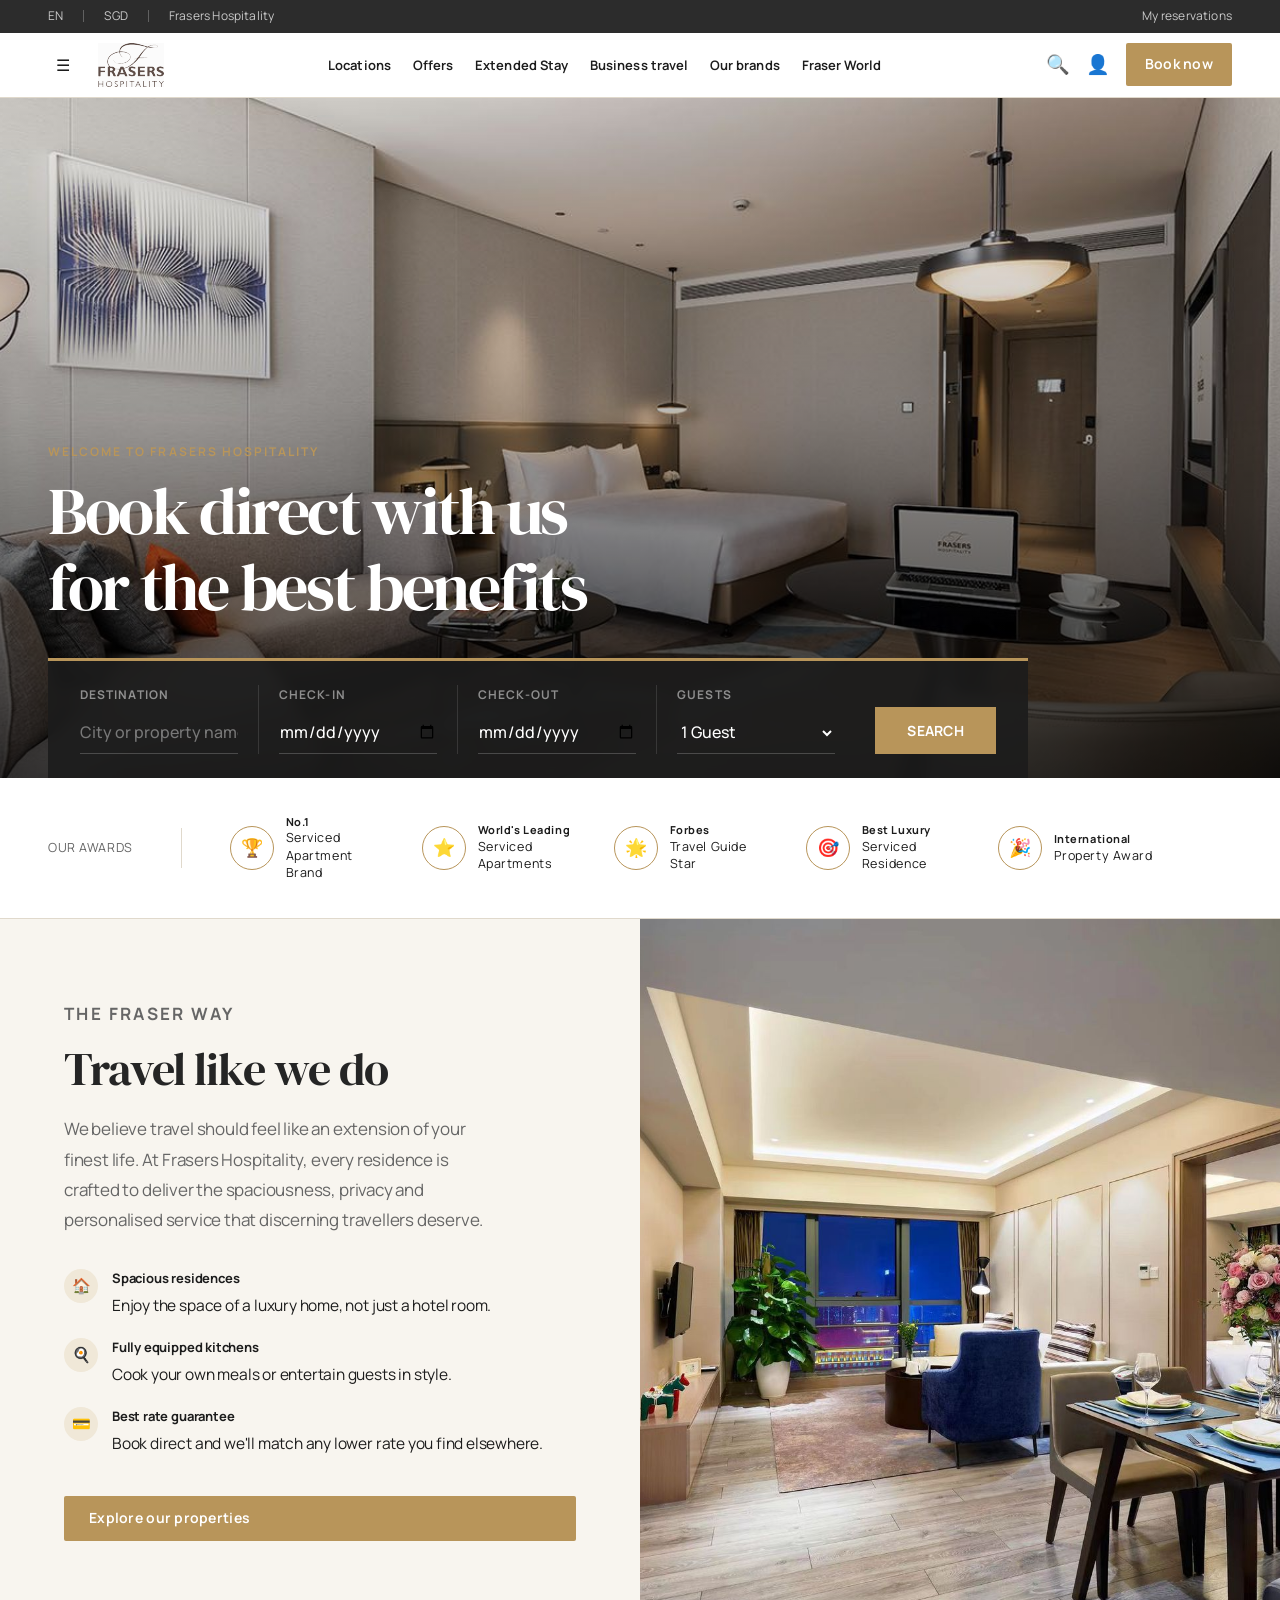
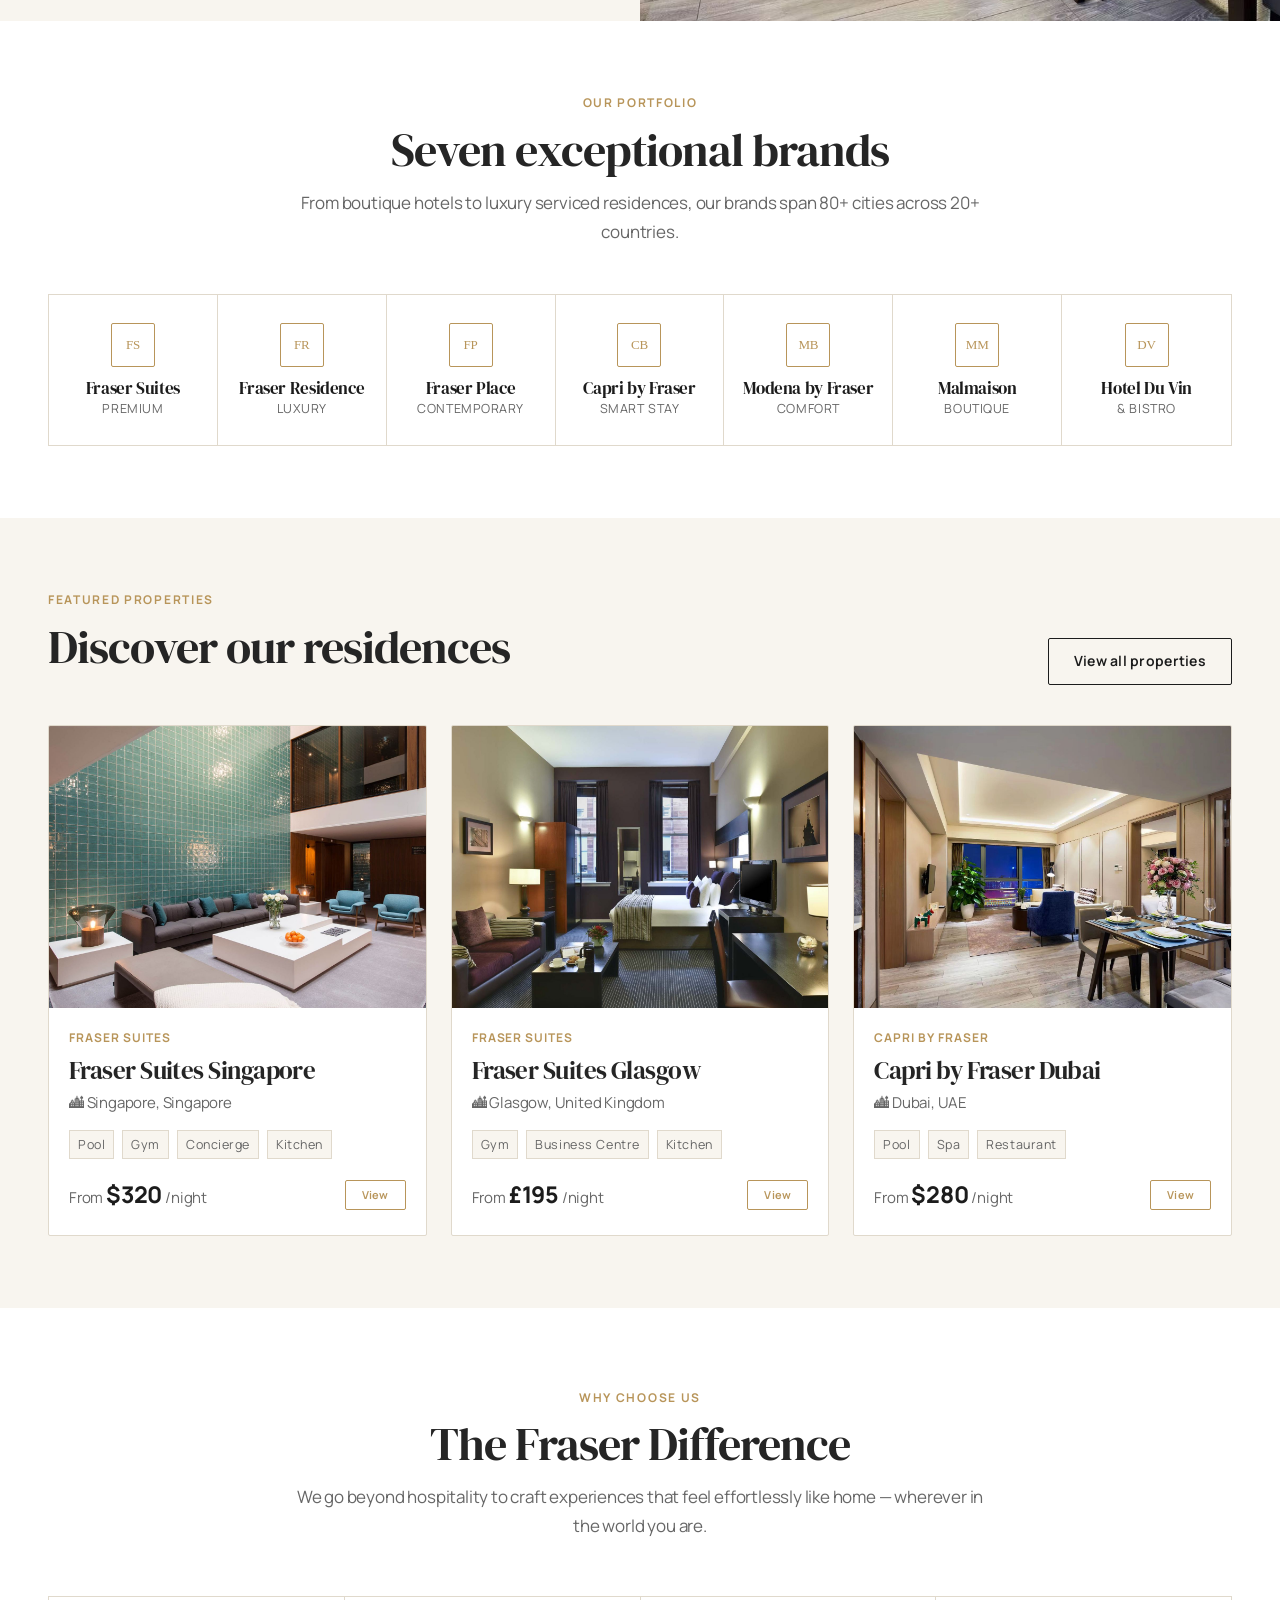
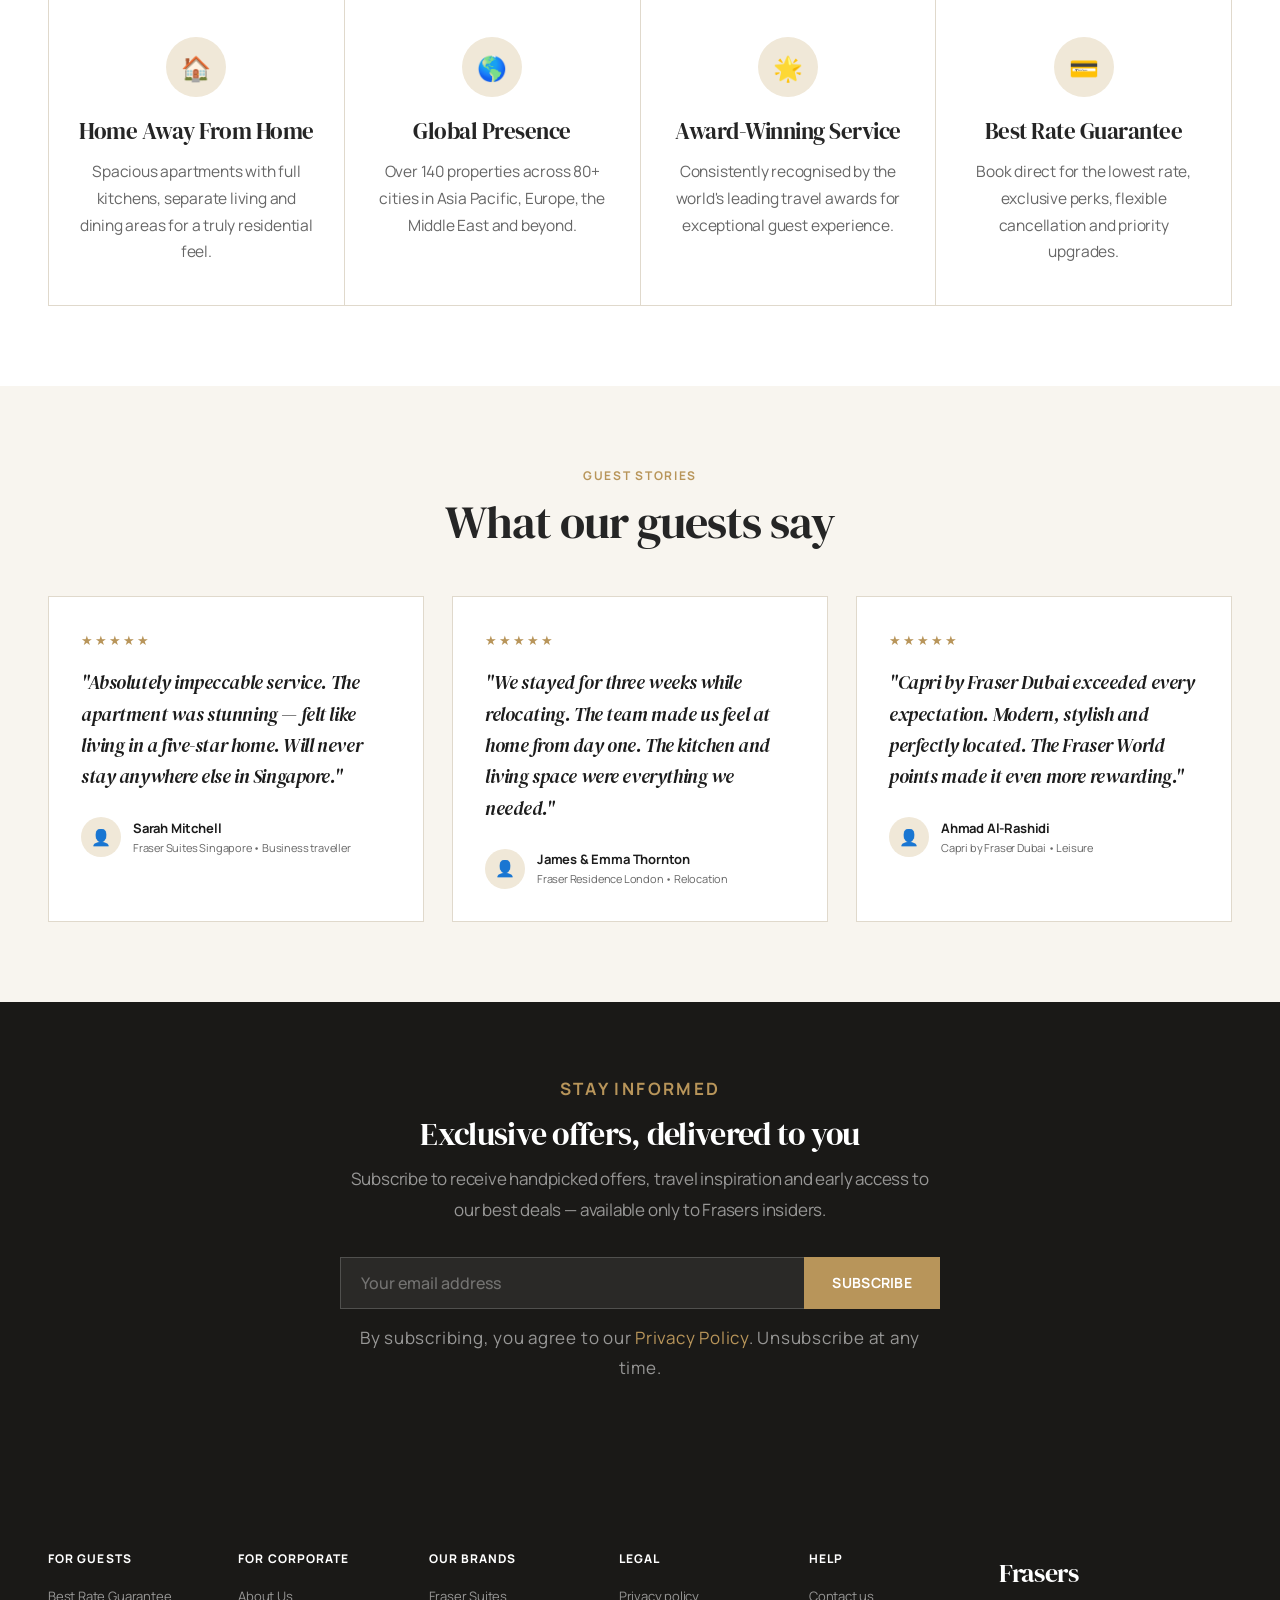
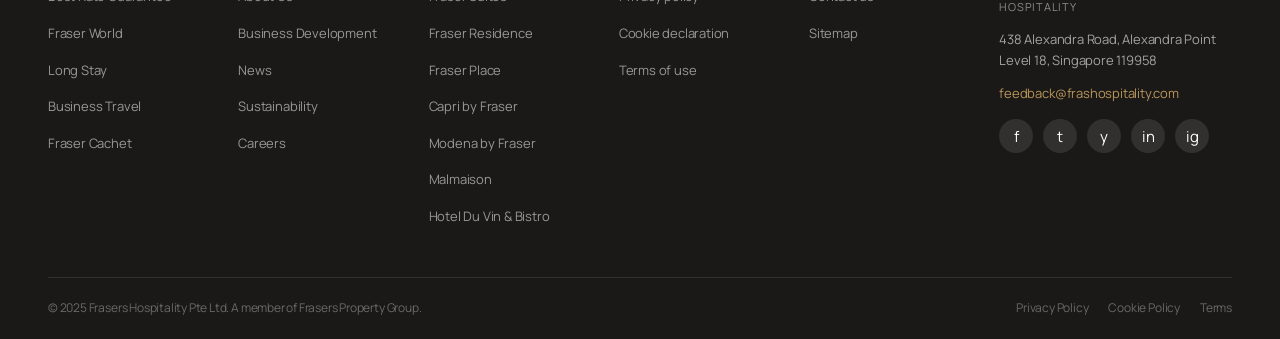
==== commit 9ffa7b50: "Refresh typography across Frasers Hospitality prototype with Manrope and DM Serif Display" ====
--- a/index.html
+++ b/index.html
@@ -386,6 +386,11 @@
     .newsletter-form button:hover { background: var(--gold-hover); }
     .newsletter-privacy { font-size: 11px; color: rgba(255,255,255,0.3); margin-top: 14px; }
   </style>
+  <!-- Webfont fallbacks remain available if Google Fonts is blocked. -->
+  <link rel="preconnect" href="https://fonts.googleapis.com">
+  <link rel="preconnect" href="https://fonts.gstatic.com" crossorigin>
+  <link href="https://fonts.googleapis.com/css2?family=DM+Serif+Display&amp;family=Manrope:wght@400;500;600;700;800&amp;display=swap" rel="stylesheet">
+  <link rel="stylesheet" href="css/typography.css">
 </head>
 <body>
   <a class="skip-link" href="#main-content">Skip to main content</a>
--- a/css/typography.css
+++ b/css/typography.css
@@ -0,0 +1,164 @@
+/* Frasers Hospitality UX2024 — readable, editorial typography system.
+   Intentionally loaded after page-level CSS to normalise historic typography.
+   Display: DM Serif Display. Interface / forms: Manrope.
+   Both families have platform fallbacks when webfonts cannot load. */
+:root {
+  --font-body: 'Manrope', 'Avenir Next', 'Segoe UI', Arial, sans-serif;
+  --font-display: 'DM Serif Display', Georgia, 'Times New Roman', serif;
+  --text-color: #252525;
+}
+html { font-size: 16px; -webkit-text-size-adjust: 100%; text-size-adjust: 100%; }
+body {
+  font-family: var(--font-body);
+  font-size: 16px;
+  font-weight: 400;
+  line-height: 1.72;
+  letter-spacing: -.012em;
+  color: var(--text-color);
+  text-rendering: optimizeLegibility;
+}
+h1, h2, h3, h4, .section-title, .hero-title,
+.prop-card-name, .listing-name, .room-card-name, .rlc-name,
+.offer-card-name, .thing-card-name, .blog-card-title, .sugg-card-img-title,
+.brand-item-name, .testimonial-quote, .es-testi-quote {
+  font-family: var(--font-display) !important;
+  font-weight: 400;
+  letter-spacing: -.022em;
+}
+h1, h2 { line-height: 1.12; text-wrap: balance; }
+h3, h4 { line-height: 1.25; }
+p, li { overflow-wrap: break-word; }
+button, input, select, textarea, option { font-family: var(--font-body); }
+button, .btn, .btn-booknow, .bw-btn { font-weight: 650; }
+
+/* Global navigation, reading hierarchy and properties */
+.util-bar { font-size: 12px; letter-spacing: .015em; }
+.nav-links li a { font-family: var(--font-body); font-size: 13px; font-weight: 650; letter-spacing: .005em; padding: 0 11px; }
+.nav-icon { font-size: 19px; }
+.btn, .btn-booknow { font-size: 14px; letter-spacing: .02em; line-height: 1.35; }
+.btn { padding: 13px 25px; }
+.btn-booknow { padding: 12px 19px; }
+.eyebrow { font-size: 12px; font-weight: 700; letter-spacing: .14em; }
+.section-title { font-size: clamp(34px, 3.6vw, 48px); }
+.section-sub { font-size: 17px; line-height: 1.72; max-width: 700px; }
+.prop-card-tag { font-size: 12px; letter-spacing: .08em; font-weight: 700; }
+.prop-card-name { font-size: 25px; }
+.prop-card-loc, .prop-card-price { font-size: 15px; }
+.prop-card-price strong { font-family: var(--font-body); font-size: 23px; font-weight: 750; }
+
+/* Hero headlines: visually confident, scaled to the viewport */
+.hero-title, .es-hero-content h1, .fw-hero-content h1 { font-size: clamp(42px, 5.3vw, 66px); letter-spacing: -.035em; }
+.page-header h1, .rooms-page-header h1, .prop-hero-name,
+.offers-hero-content h1, .city-hero-content h1, .err-heading { font-size: clamp(38px, 4.5vw, 60px); }
+.rdh-room-name { font-size: clamp(34px, 4vw, 50px); }
+.hero-eyebrow, .prop-hero-brand, .err-eyebrow { font-size: 12px; font-weight: 700; letter-spacing: .17em; }
+.page-header p, .rooms-page-header p, .offers-hero-content p,
+.city-hero-content p, .es-hero-content p, .fw-hero-content p,
+.err-subtext, .prop-hero-loc { font-size: 17px; line-height: 1.72; }
+
+/* Readable longer-form content rather than 13–14px fine print */
+.split-text p, .highlights-text p, .location-text p, .lsc-text p,
+.rdb-description p, .lux-text p, .about-city-text p, .split-intro-text p,
+.newsletter-inner p, .fw-benefits-intro p, .fw-join-inner p,
+.es-cta-content p, .faq-answer { font-size: 17px; line-height: 1.78; }
+.difference-item p, .offer-card-desc, .thing-card-desc,
+.blog-card-excerpt, .feature-card p, .showcase-card p,
+.fw-perk-item p, .fw-earn-item p, .fw-partner-card p,
+.sugg-card-body p, .listing-location, .listing-amenity,
+.rlc-subtitle, .rdb-amenity, .facility-list li, .nearby-list li,
+.lux-feature-text, .split-feature-text, .lsc-benefit, .orc-size { font-size: 15.5px; line-height: 1.72; }
+.testimonial-quote, .es-testi-quote { font-size: 19px; line-height: 1.65; }
+.faq-question { font-size: 19px; font-weight: 650; }
+
+/* Story and card titles */
+.highlights-text h2, .location-text h2, .lsc-text h2,
+.rdb-description h2, .lux-text h2, .about-city-text h2,
+.split-intro-text h2, .fw-benefits-intro h2, .es-cta-content h2,
+.newsletter-inner h2, .fw-join-inner h2 { font-size: clamp(32px, 3.3vw, 45px); }
+.difference-item h3, .feature-card h3, .fw-earn-item h3,
+.fw-perk-item h3, .prop-quick-book h3 { font-size: 23px; }
+.listing-name, .offer-card-name, .showcase-card h3,
+.thing-card-name, .blog-card-title, .sugg-card-img-title,
+.room-card-name, .orc-name { font-size: 24px; }
+.offer-card.featured .offer-card-name { font-size: 29px; }
+.rlc-name { font-size: 31px; }
+.fw-tier-name { font-size: 27px; }
+.brand-item-name { font-size: 17px; }
+.brand-item-name span { font-family: var(--font-body); font-size: 12px; }
+.fw-partner-card h4 { font-family: var(--font-body) !important; font-size: 16px; font-weight: 700; }
+
+/* Small labels now remain readable. Icons deliberately retain their original scale. */
+.awards-label, .award-badge-text, .prop-hero-award, .listing-brand,
+.listing-type, .room-card-type, .rlc-tag, .rlc-category,
+.rlc-feature-tag, .offer-badge, .offer-card-category, .showcase-card-tag,
+.thing-card-category, .blog-card-tag, .fw-tier-featured-tag,
+.fw-tier-points-label, .fw-stat-label, .fw-tier-threshold,
+.fw-join-note, .newsletter-privacy, .rdb-bc-guarantee,
+.amenity-tag, .room-spec, .rdh-property-name, .rdh-breadcrumb,
+.rdh-price-label, .es-testi-role, .es-testi-stay,
+.newsletter-privacy, .brand-item-name span { font-size: 12.5px; letter-spacing: .045em; }
+.region-tab, .prop-tab, .room-tab-btn, .offer-filter-btn,
+.room-tabs-sort, .room-tabs-sort select, .sort-select,
+.listing-price, .page-btn, .rlc-spec, .rlc-price,
+.rlc-price span, .room-card-price, .prop-price-display,
+.nearby-dist, .fw-tier-benefits li, .benefits-table td,
+.es-testi-name, .blog-card-meta, .fw-tier-points-label { font-size: 14px; }
+.prop-tab, .room-tab-btn, .region-tab, .offer-filter-btn { font-weight: 650; letter-spacing: .005em; }
+.listing-price strong, .prop-price-display strong,
+.room-card-price strong, .rlc-price strong, .rdb-bc-price,
+.rdh-price, .fw-tier-points-value, .fw-earn-rate {
+  font-family: var(--font-body); font-weight: 750; letter-spacing: -.045em;
+}
+.listing-price strong, .prop-price-display strong, .room-card-price strong { font-size: 25px; }
+
+/* Inputs stay >= 16px to avoid Safari auto-zoom and support legible booking. */
+.bw-field label, .pqb-field label, .rdb-bc-field label { font-size: 12px; font-weight: 700; letter-spacing: .09em; }
+.bw-field input, .bw-field select, .pqb-field input, .pqb-field select,
+.rdb-bc-field input, .rdb-bc-field select, .fw-join-form input,
+.newsletter-form input, .filter-search input, .room-tabs-sort select {
+  font-family: var(--font-body); font-size: 16px; font-weight: 500; min-height: 42px;
+}
+.bw-btn, .rdb-bc-btn, .fw-join-form button, .newsletter-form button {
+  font-family: var(--font-body); font-size: 14px; font-weight: 700;
+  letter-spacing: .02em; min-height: 44px;
+}
+.mobile-menu a { font-family: var(--font-body); font-size: 19px; font-weight: 600; }
+
+/* No microtype in the footer */
+.footer-col h4 { font-family: var(--font-body) !important; font-size: 12px; font-weight: 750; letter-spacing: .09em; }
+.footer-col ul li a, .footer-address, .footer-email { font-size: 13px; line-height: 1.6; }
+.footer-logo { font-family: var(--font-display); font-size: 26px; letter-spacing: -.015em; }
+.footer-logo span { font-family: var(--font-body); font-size: 11px; letter-spacing: .07em; }
+.footer-bottom { font-size: 12px; }
+.footer-social a { font-size: 15px; width: 34px; height: 34px; }
+.newsletter-privacy { color: rgba(255,255,255,.72); }
+.nav-inner { gap: 20px; }
+.footer-grid { gap: 24px; }
+
+/* Breakpoint guards prevent enlarged typography from clipping controls. */
+@media (min-width: 769px) and (max-width: 1120px) {
+  .nav-links li a { font-size: 12px; padding: 0 7px; }
+  .nav-inner { gap: 12px; }
+  .btn-booknow { padding: 10px 12px; }
+}
+@media (max-width: 768px) {
+  .hero { height: auto; min-height: 690px; }
+  .hero-content { padding-top: 90px; }
+  .hero-title, .es-hero-content h1, .fw-hero-content h1,
+  .page-header h1, .rooms-page-header h1, .prop-hero-name,
+  .offers-hero-content h1, .city-hero-content h1 { font-size: clamp(37px, 9vw, 51px); }
+  .section-title { font-size: clamp(31px, 7vw, 40px); }
+  .section-sub { font-size: 16px; }
+  .mobile-menu a { font-size: 19px; }
+  .footer-col ul li a { font-size: 14px; }
+}
+@media (max-width: 480px) {
+  .hero { min-height: 730px; }
+  .hero-content { padding-top: 70px; }
+  .hero-title { font-size: clamp(35px, 9.5vw, 44px); }
+  .section-title { font-size: 32px; }
+  .footer-grid { gap: 30px; }
+  .btn-booknow { font-size: 13px; padding: 11px 15px; }
+  .newsletter-form { flex-wrap: wrap; gap: 10px; }
+  .newsletter-form input, .newsletter-form button { flex: 1 1 100%; }
+}
